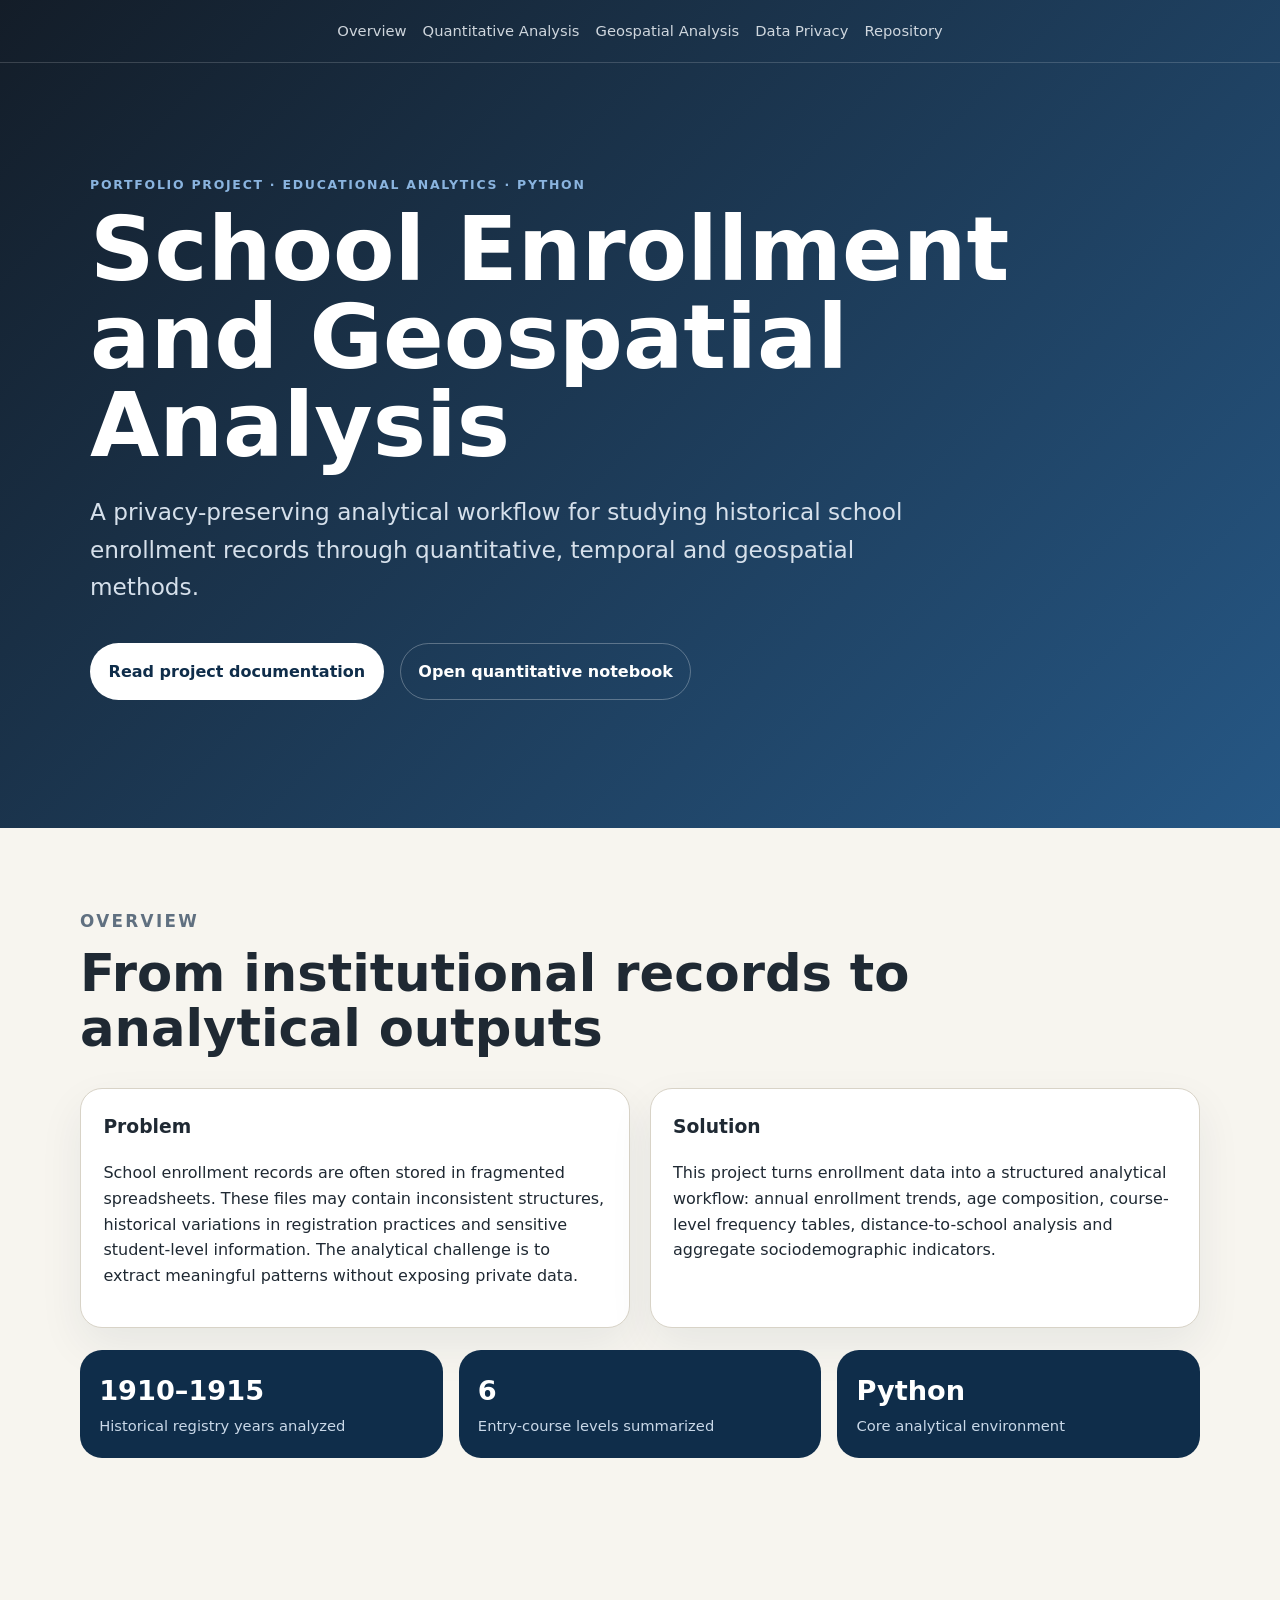
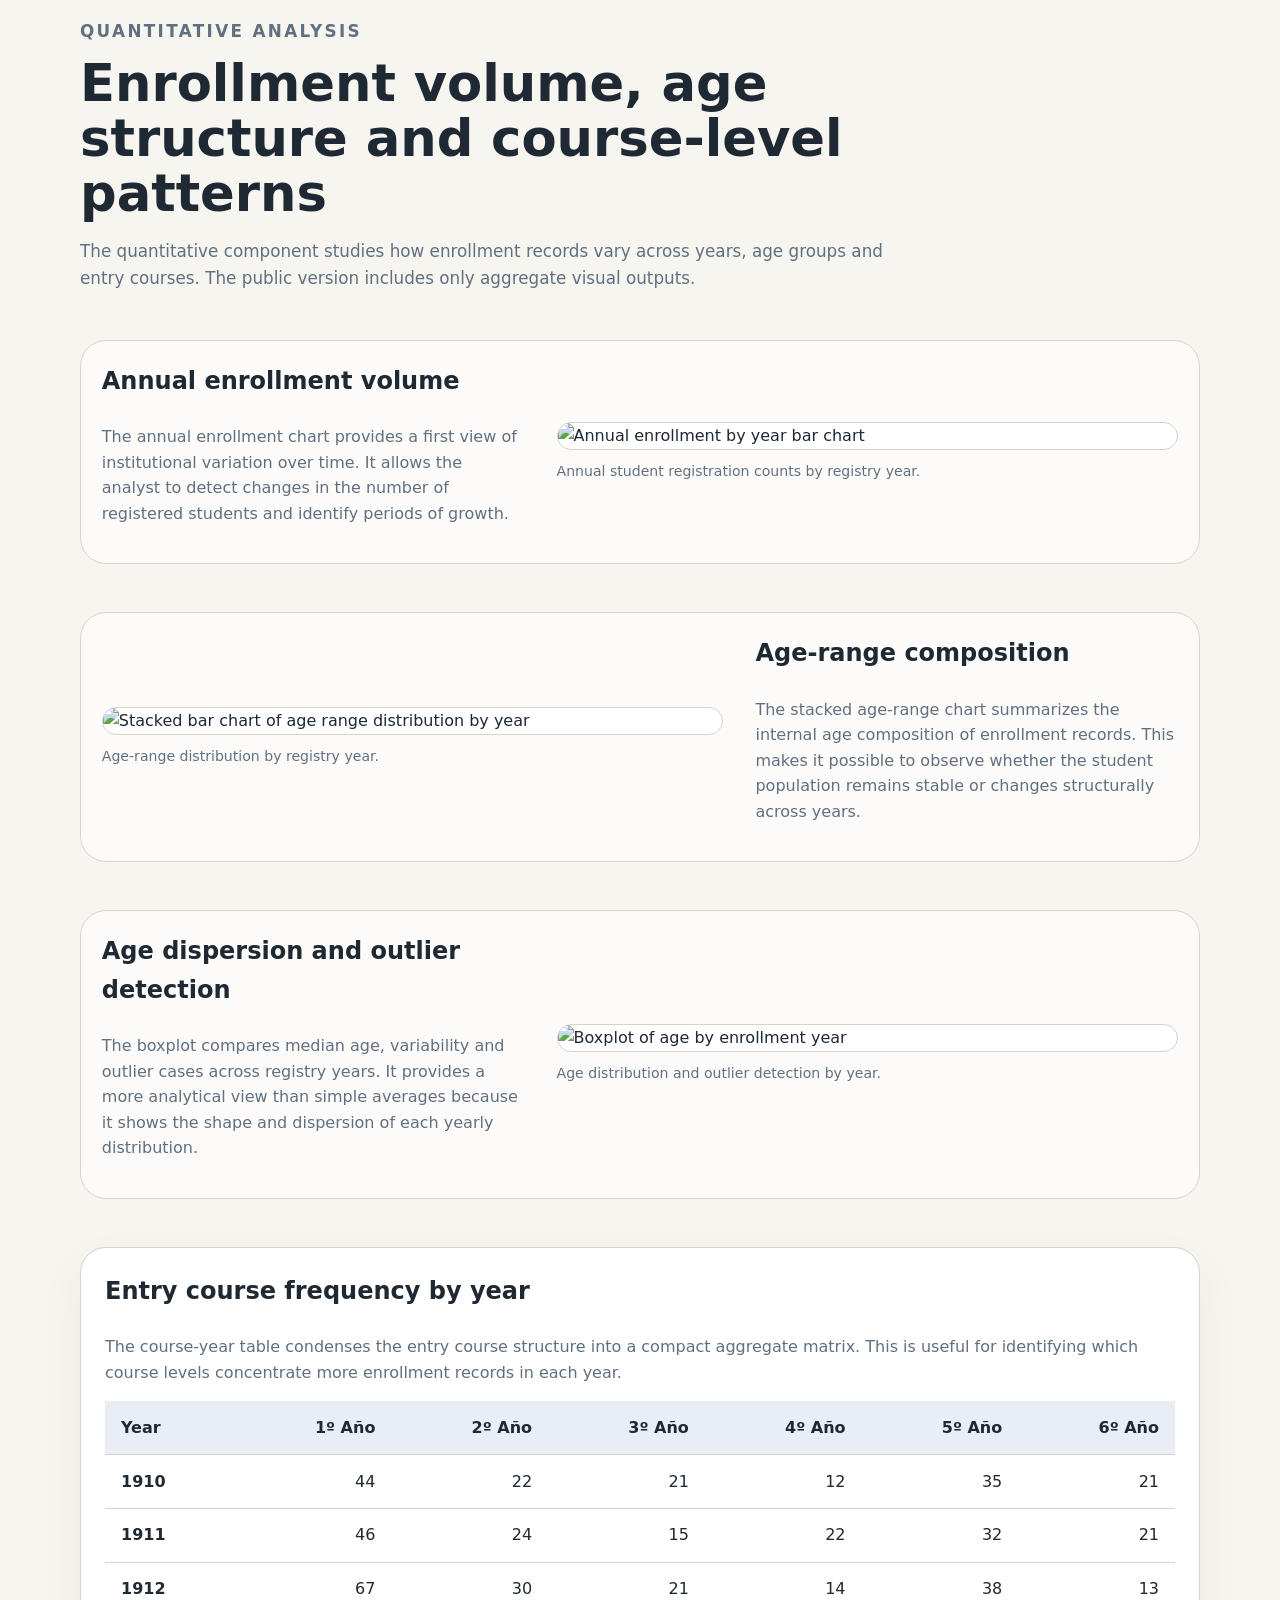
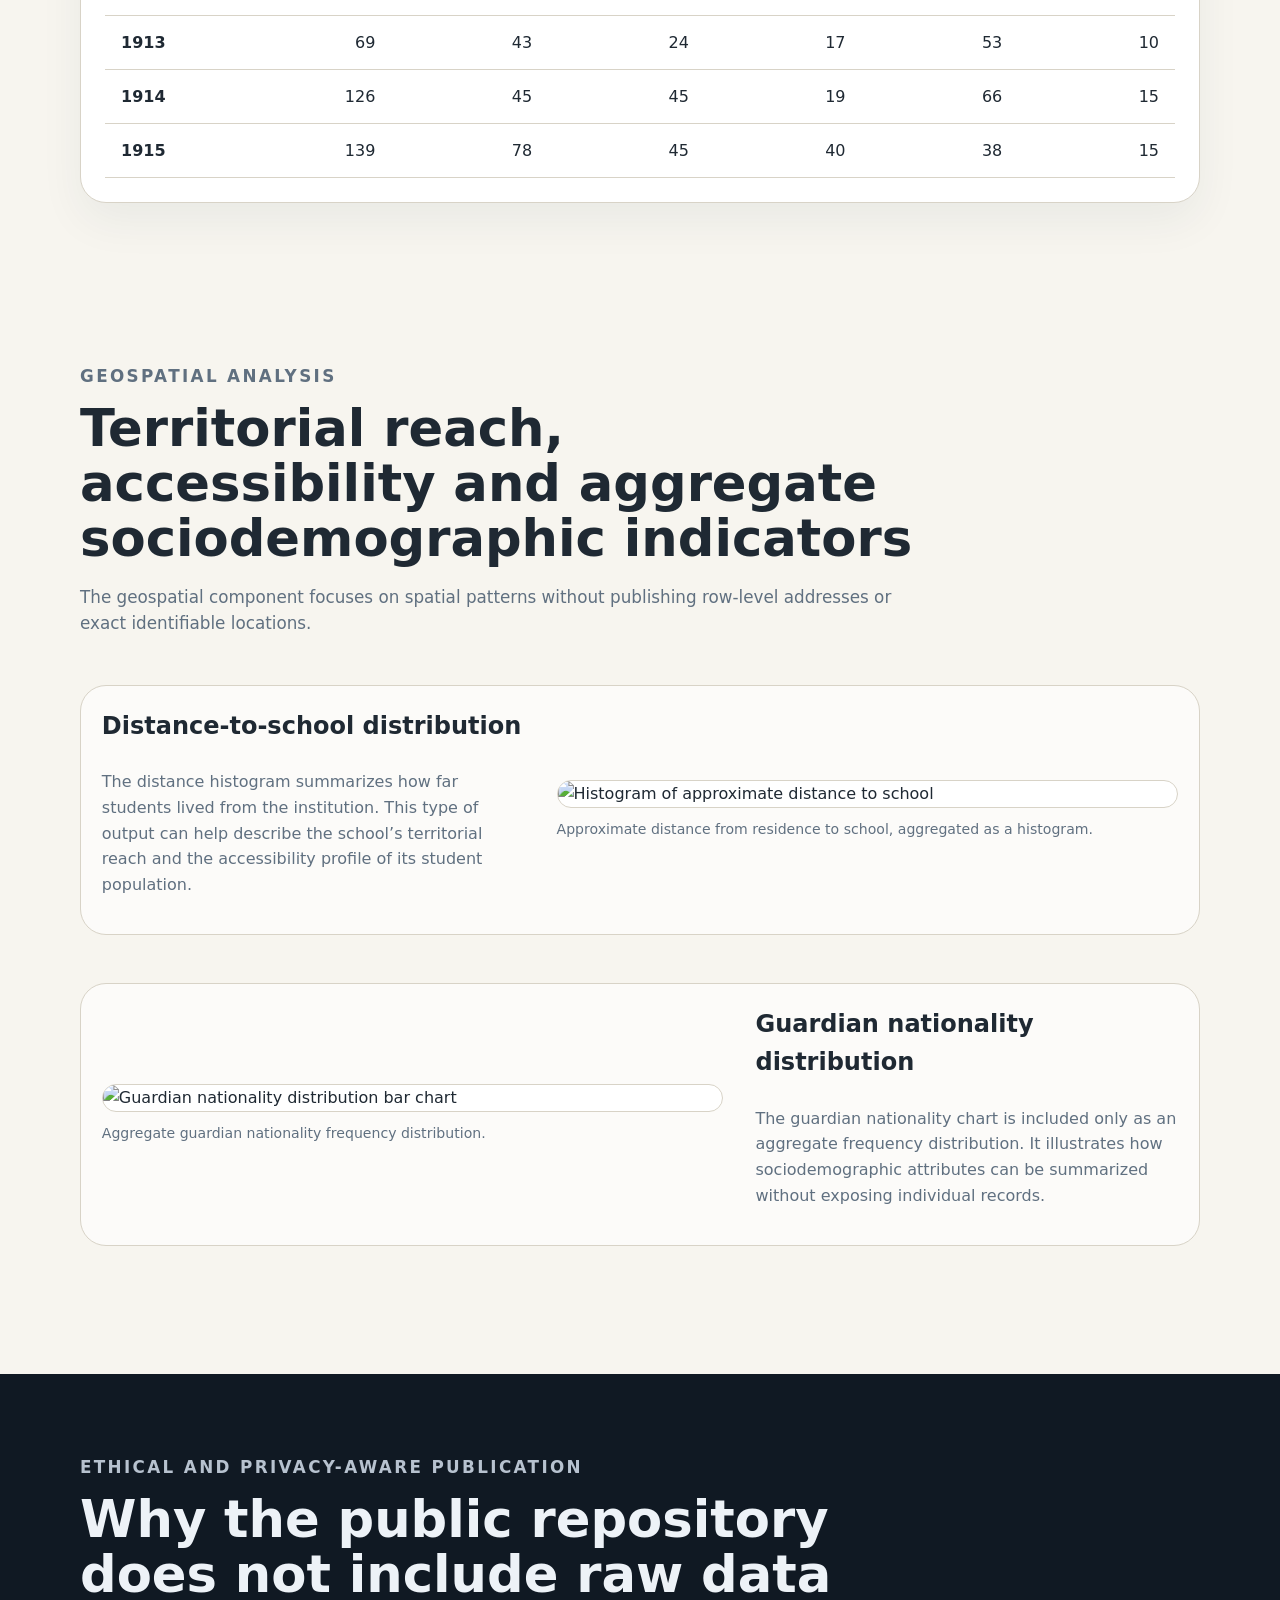
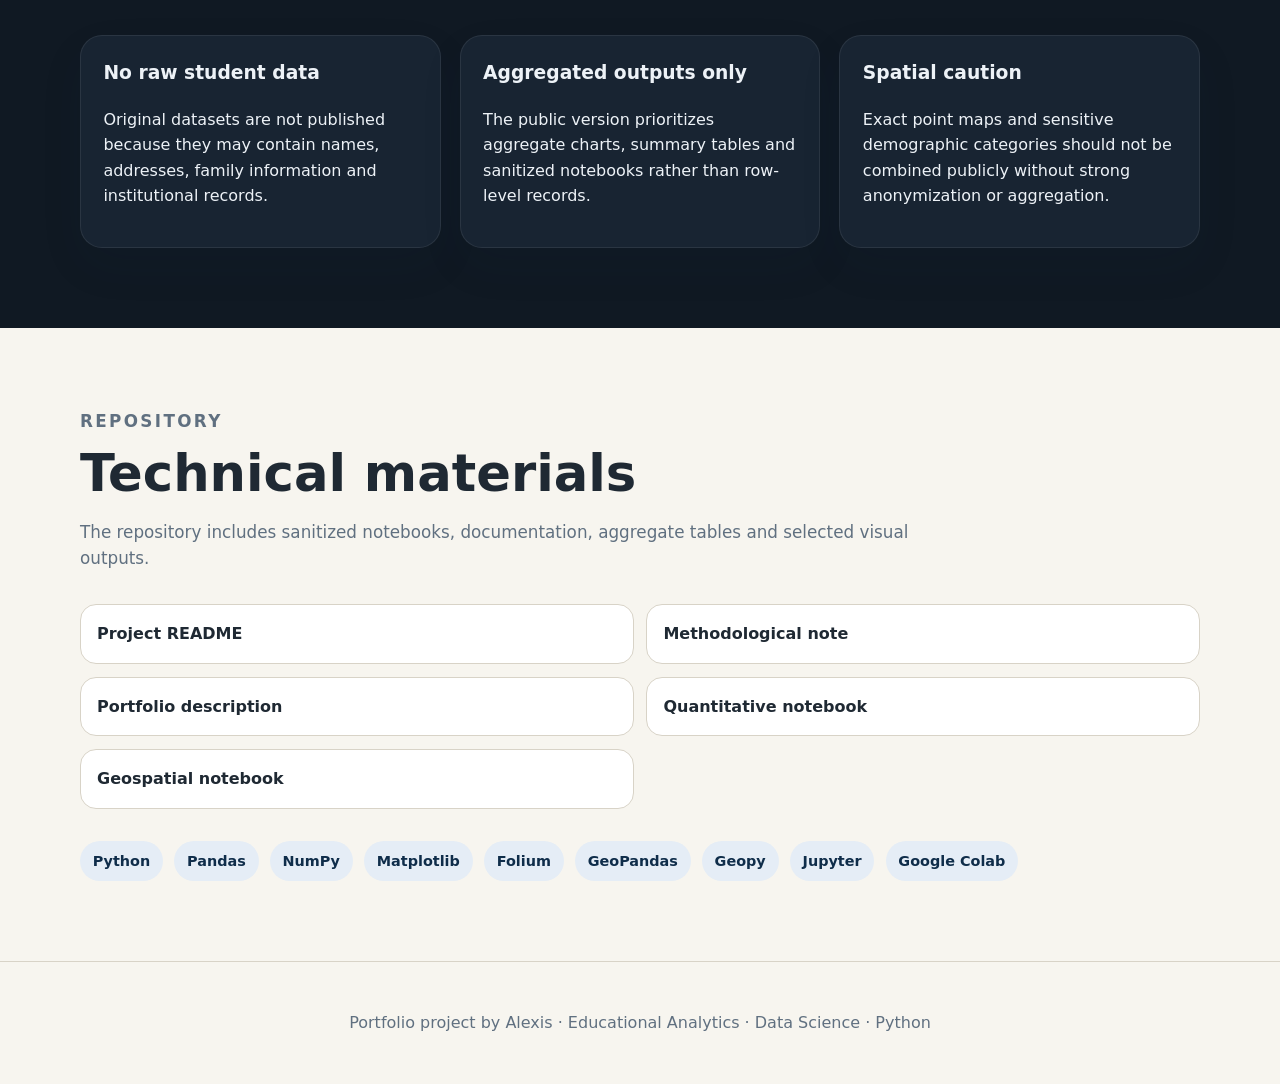
==== index.html @ 3a61a422 "Add files via upload" ====
<!DOCTYPE html>
<html lang="en">
<head>
  <meta charset="UTF-8" />
  <meta name="viewport" content="width=device-width, initial-scale=1.0" />
  <title>School Enrollment and Geospatial Analysis | Portfolio Project</title>
  <meta name="description" content="A privacy-preserving portfolio project using Python, Pandas, Jupyter and geospatial analysis to study historical school enrollment records." />
  <link rel="stylesheet" href="styles.css" />
</head>

<body>
  <header class="hero">
    <nav class="nav">
      <a href="#overview">Overview</a>
      <a href="#quantitative">Quantitative Analysis</a>
      <a href="#geospatial">Geospatial Analysis</a>
      <a href="#privacy">Data Privacy</a>
      <a href="#repository">Repository</a>
    </nav>

    <section class="hero-content">
      <p class="eyebrow">Portfolio Project · Educational Analytics · Python</p>
      <h1>School Enrollment and Geospatial Analysis</h1>
      <p class="subtitle">
        A privacy-preserving analytical workflow for studying historical school enrollment records through
        quantitative, temporal and geospatial methods.
      </p>

      <div class="hero-actions">
        <a class="button primary" href="README.md">Read project documentation</a>
        <a class="button secondary" href="notebooks/01_quantitative_enrollment_analysis_sanitized.ipynb">Open quantitative notebook</a>
      </div>
    </section>
  </header>

  <main>
    <section id="overview" class="section">
      <div class="section-header">
        <p class="eyebrow">Overview</p>
        <h2>From institutional records to analytical outputs</h2>
      </div>

      <div class="grid two">
        <div class="card">
          <h3>Problem</h3>
          <p>
            School enrollment records are often stored in fragmented spreadsheets. These files may contain
            inconsistent structures, historical variations in registration practices and sensitive student-level
            information. The analytical challenge is to extract meaningful patterns without exposing private data.
          </p>
        </div>

        <div class="card">
          <h3>Solution</h3>
          <p>
            This project turns enrollment data into a structured analytical workflow: annual enrollment trends,
            age composition, course-level frequency tables, distance-to-school analysis and aggregate
            sociodemographic indicators.
          </p>
        </div>
      </div>

      <div class="metrics">
        <div class="metric">
          <span class="metric-value">1910–1915</span>
          <span class="metric-label">Historical registry years analyzed</span>
        </div>
        <div class="metric">
          <span class="metric-value">6</span>
          <span class="metric-label">Entry-course levels summarized</span>
        </div>
        <div class="metric">
          <span class="metric-value">Python</span>
          <span class="metric-label">Core analytical environment</span>
        </div>
      </div>
    </section>

    <section id="quantitative" class="section">
      <div class="section-header">
        <p class="eyebrow">Quantitative Analysis</p>
        <h2>Enrollment volume, age structure and course-level patterns</h2>
        <p>
          The quantitative component studies how enrollment records vary across years, age groups and entry courses.
          The public version includes only aggregate visual outputs.
        </p>
      </div>

      <article class="output">
        <div class="output-text">
          <h3>Annual enrollment volume</h3>
          <p>
            The annual enrollment chart provides a first view of institutional variation over time. It allows the
            analyst to detect changes in the number of registered students and identify periods of growth.
          </p>
        </div>
        <figure>
          <img src="assets/screenshots/01_total_enrollment_by_year.png" alt="Annual enrollment by year bar chart" />
          <figcaption>Annual student registration counts by registry year.</figcaption>
        </figure>
      </article>

      <article class="output reverse">
        <div class="output-text">
          <h3>Age-range composition</h3>
          <p>
            The stacked age-range chart summarizes the internal age composition of enrollment records. This makes it
            possible to observe whether the student population remains stable or changes structurally across years.
          </p>
        </div>
        <figure>
          <img src="assets/screenshots/02_age_range_distribution_by_year.png" alt="Stacked bar chart of age range distribution by year" />
          <figcaption>Age-range distribution by registry year.</figcaption>
        </figure>
      </article>

      <article class="output">
        <div class="output-text">
          <h3>Age dispersion and outlier detection</h3>
          <p>
            The boxplot compares median age, variability and outlier cases across registry years. It provides a more
            analytical view than simple averages because it shows the shape and dispersion of each yearly distribution.
          </p>
        </div>
        <figure>
          <img src="assets/screenshots/03_age_boxplot_by_year.png" alt="Boxplot of age by enrollment year" />
          <figcaption>Age distribution and outlier detection by year.</figcaption>
        </figure>
      </article>

      <article class="table-block">
        <div>
          <h3>Entry course frequency by year</h3>
          <p>
            The course-year table condenses the entry course structure into a compact aggregate matrix. This is useful
            for identifying which course levels concentrate more enrollment records in each year.
          </p>
        </div>

        <div class="responsive-table">
          <table>
            <thead>
              <tr>
                <th>Year</th>
                <th>1º Año</th>
                <th>2º Año</th>
                <th>3º Año</th>
                <th>4º Año</th>
                <th>5º Año</th>
                <th>6º Año</th>
              </tr>
            </thead>
            <tbody>
              <tr><td>1910</td><td>44</td><td>22</td><td>21</td><td>12</td><td>35</td><td>21</td></tr>
              <tr><td>1911</td><td>46</td><td>24</td><td>15</td><td>22</td><td>32</td><td>21</td></tr>
              <tr><td>1912</td><td>67</td><td>30</td><td>21</td><td>14</td><td>38</td><td>13</td></tr>
              <tr><td>1913</td><td>69</td><td>43</td><td>24</td><td>17</td><td>53</td><td>10</td></tr>
              <tr><td>1914</td><td>126</td><td>45</td><td>45</td><td>19</td><td>66</td><td>15</td></tr>
              <tr><td>1915</td><td>139</td><td>78</td><td>45</td><td>40</td><td>38</td><td>15</td></tr>
            </tbody>
          </table>
        </div>
      </article>
    </section>

    <section id="geospatial" class="section">
      <div class="section-header">
        <p class="eyebrow">Geospatial Analysis</p>
        <h2>Territorial reach, accessibility and aggregate sociodemographic indicators</h2>
        <p>
          The geospatial component focuses on spatial patterns without publishing row-level addresses or exact
          identifiable locations.
        </p>
      </div>

      <article class="output">
        <div class="output-text">
          <h3>Distance-to-school distribution</h3>
          <p>
            The distance histogram summarizes how far students lived from the institution. This type of output can help
            describe the school’s territorial reach and the accessibility profile of its student population.
          </p>
        </div>
        <figure>
          <img src="assets/screenshots/05_distance_to_school_distribution.png" alt="Histogram of approximate distance to school" />
          <figcaption>Approximate distance from residence to school, aggregated as a histogram.</figcaption>
        </figure>
      </article>

      <article class="output reverse">
        <div class="output-text">
          <h3>Guardian nationality distribution</h3>
          <p>
            The guardian nationality chart is included only as an aggregate frequency distribution. It illustrates how
            sociodemographic attributes can be summarized without exposing individual records.
          </p>
        </div>
        <figure>
          <img src="assets/screenshots/06_guardian_nationality_distribution.png" alt="Guardian nationality distribution bar chart" />
          <figcaption>Aggregate guardian nationality frequency distribution.</figcaption>
        </figure>
      </article>
    </section>

    <section id="privacy" class="section dark">
      <div class="section-header">
        <p class="eyebrow">Ethical and Privacy-Aware Publication</p>
        <h2>Why the public repository does not include raw data</h2>
      </div>

      <div class="grid three">
        <div class="card dark-card">
          <h3>No raw student data</h3>
          <p>
            Original datasets are not published because they may contain names, addresses, family information and
            institutional records.
          </p>
        </div>

        <div class="card dark-card">
          <h3>Aggregated outputs only</h3>
          <p>
            The public version prioritizes aggregate charts, summary tables and sanitized notebooks rather than
            row-level records.
          </p>
        </div>

        <div class="card dark-card">
          <h3>Spatial caution</h3>
          <p>
            Exact point maps and sensitive demographic categories should not be combined publicly without strong
            anonymization or aggregation.
          </p>
        </div>
      </div>
    </section>

    <section id="repository" class="section">
      <div class="section-header">
        <p class="eyebrow">Repository</p>
        <h2>Technical materials</h2>
        <p>
          The repository includes sanitized notebooks, documentation, aggregate tables and selected visual outputs.
        </p>
      </div>

      <div class="links">
        <a href="README.md">Project README</a>
        <a href="docs/methodology.md">Methodological note</a>
        <a href="docs/portfolio_description.md">Portfolio description</a>
        <a href="notebooks/01_quantitative_enrollment_analysis_sanitized.ipynb">Quantitative notebook</a>
        <a href="notebooks/02_geospatial_analysis_sanitized.ipynb">Geospatial notebook</a>
      </div>

      <div class="tech-stack">
        <span>Python</span>
        <span>Pandas</span>
        <span>NumPy</span>
        <span>Matplotlib</span>
        <span>Folium</span>
        <span>GeoPandas</span>
        <span>Geopy</span>
        <span>Jupyter</span>
        <span>Google Colab</span>
      </div>
    </section>
  </main>

  <footer>
    <p>Portfolio project by Alexis · Educational Analytics · Data Science · Python</p>
  </footer>
</body>
</html>
---- styles.css ----
:root {
  --bg: #f7f5ef;
  --panel: #ffffff;
  --text: #1f2933;
  --muted: #607080;
  --line: #d8d3c7;
  --accent: #174a7c;
  --accent-dark: #0f2d4a;
  --soft: #e9eef4;
  --dark: #101923;
  --dark-panel: #182432;
  --dark-text: #edf2f7;
}

* { box-sizing: border-box; }

html { scroll-behavior: smooth; }

body {
  margin: 0;
  font-family: Inter, ui-sans-serif, system-ui, -apple-system, BlinkMacSystemFont, "Segoe UI", sans-serif;
  color: var(--text);
  background: var(--bg);
  line-height: 1.6;
}

a { color: inherit; }

.nav {
  display: flex;
  gap: 1rem;
  justify-content: center;
  flex-wrap: wrap;
  padding: 1.2rem;
  border-bottom: 1px solid rgba(255, 255, 255, 0.16);
}

.nav a {
  color: #edf2f7;
  text-decoration: none;
  font-size: 0.92rem;
  opacity: 0.86;
}

.nav a:hover { opacity: 1; }

.hero {
  min-height: 86vh;
  color: white;
  background:
    linear-gradient(135deg, rgba(10, 20, 32, 0.96), rgba(20, 74, 124, 0.92)),
    radial-gradient(circle at top right, rgba(255, 255, 255, 0.18), transparent 35%);
}

.hero-content {
  width: min(1100px, 92%);
  margin: 0 auto;
  padding: 7rem 0 8rem;
}

.eyebrow {
  text-transform: uppercase;
  letter-spacing: 0.14em;
  font-weight: 700;
  font-size: 0.78rem;
  color: #8ab4df;
  margin: 0 0 0.7rem;
}

.hero h1 {
  font-size: clamp(2.6rem, 7vw, 5.8rem);
  line-height: 0.98;
  margin: 0 0 1.5rem;
  max-width: 980px;
}

.subtitle {
  font-size: clamp(1.1rem, 2vw, 1.45rem);
  max-width: 840px;
  color: #d6e0eb;
}

.hero-actions {
  margin-top: 2.4rem;
  display: flex;
  flex-wrap: wrap;
  gap: 1rem;
}

.button {
  display: inline-block;
  padding: 0.9rem 1.1rem;
  border-radius: 999px;
  text-decoration: none;
  font-weight: 700;
  border: 1px solid rgba(255, 255, 255, 0.28);
}

.button.primary {
  background: white;
  color: var(--accent-dark);
}

.button.secondary { color: white; }

.section {
  width: min(1120px, 92%);
  margin: 0 auto;
  padding: 5rem 0;
}

.section.dark {
  width: 100%;
  background: var(--dark);
  color: var(--dark-text);
  padding-left: max(4%, calc((100% - 1120px) / 2));
  padding-right: max(4%, calc((100% - 1120px) / 2));
}

.section-header {
  max-width: 850px;
  margin-bottom: 2rem;
}

.section-header h2 {
  margin: 0 0 1rem;
  font-size: clamp(2rem, 4vw, 3.2rem);
  line-height: 1.08;
}

.section-header p {
  color: var(--muted);
  font-size: 1.05rem;
}

.dark .section-header p { color: #b7c2cf; }

.grid {
  display: grid;
  gap: 1.2rem;
}

.grid.two { grid-template-columns: repeat(2, minmax(0, 1fr)); }

.grid.three { grid-template-columns: repeat(3, minmax(0, 1fr)); }

.card {
  background: var(--panel);
  border: 1px solid var(--line);
  border-radius: 22px;
  padding: 1.4rem;
  box-shadow: 0 18px 45px rgba(15, 45, 74, 0.07);
}

.card h3 { margin-top: 0; }

.dark-card {
  background: var(--dark-panel);
  border-color: rgba(255, 255, 255, 0.08);
}

.metrics {
  display: grid;
  grid-template-columns: repeat(3, 1fr);
  gap: 1rem;
  margin-top: 1.4rem;
}

.metric {
  background: #0f2d4a;
  color: white;
  border-radius: 22px;
  padding: 1.2rem;
}

.metric-value {
  display: block;
  font-size: 1.7rem;
  font-weight: 800;
}

.metric-label {
  color: #c9d8e8;
  font-size: 0.92rem;
}

.output {
  display: grid;
  grid-template-columns: 0.85fr 1.25fr;
  gap: 2rem;
  align-items: center;
  margin: 3rem 0;
  padding: 1.3rem;
  border-radius: 26px;
  background: rgba(255, 255, 255, 0.65);
  border: 1px solid var(--line);
}

.output.reverse { grid-template-columns: 1.25fr 0.85fr; }
.output.reverse .output-text { order: 2; }
.output.reverse figure { order: 1; }

.output h3,
.table-block h3 {
  font-size: 1.5rem;
  margin-top: 0;
}

.output-text p,
.table-block p { color: var(--muted); }

figure { margin: 0; }

figure img {
  width: 100%;
  border-radius: 18px;
  border: 1px solid var(--line);
  background: white;
  display: block;
}

figcaption {
  color: var(--muted);
  font-size: 0.88rem;
  margin-top: 0.65rem;
}

.table-block {
  margin-top: 3rem;
  padding: 1.5rem;
  border-radius: 26px;
  background: var(--panel);
  border: 1px solid var(--line);
  box-shadow: 0 18px 45px rgba(15, 45, 74, 0.06);
}

.responsive-table {
  overflow-x: auto;
  margin-top: 1rem;
}

table {
  width: 100%;
  border-collapse: collapse;
  background: white;
}

th, td {
  padding: 0.85rem 1rem;
  border-bottom: 1px solid var(--line);
  text-align: right;
}

th:first-child,
td:first-child {
  text-align: left;
  font-weight: 700;
}

thead th { background: var(--soft); }

.links {
  display: grid;
  gap: 0.8rem;
  grid-template-columns: repeat(2, minmax(0, 1fr));
  margin-bottom: 2rem;
}

.links a {
  display: block;
  padding: 1rem;
  border-radius: 16px;
  background: white;
  border: 1px solid var(--line);
  text-decoration: none;
  font-weight: 700;
}

.links a:hover { border-color: var(--accent); }

.tech-stack {
  display: flex;
  gap: 0.7rem;
  flex-wrap: wrap;
}

.tech-stack span {
  display: inline-block;
  background: #e5edf6;
  color: var(--accent-dark);
  padding: 0.55rem 0.8rem;
  border-radius: 999px;
  font-weight: 700;
  font-size: 0.9rem;
}

footer {
  text-align: center;
  padding: 2rem;
  color: var(--muted);
  border-top: 1px solid var(--line);
}

@media (max-width: 860px) {
  .grid.two,
  .grid.three,
  .metrics,
  .output,
  .output.reverse,
  .links {
    grid-template-columns: 1fr;
  }

  .output.reverse .output-text,
  .output.reverse figure {
    order: initial;
  }

  .hero-content { padding: 4rem 0 5rem; }
  .section { padding: 3.5rem 0; }
}
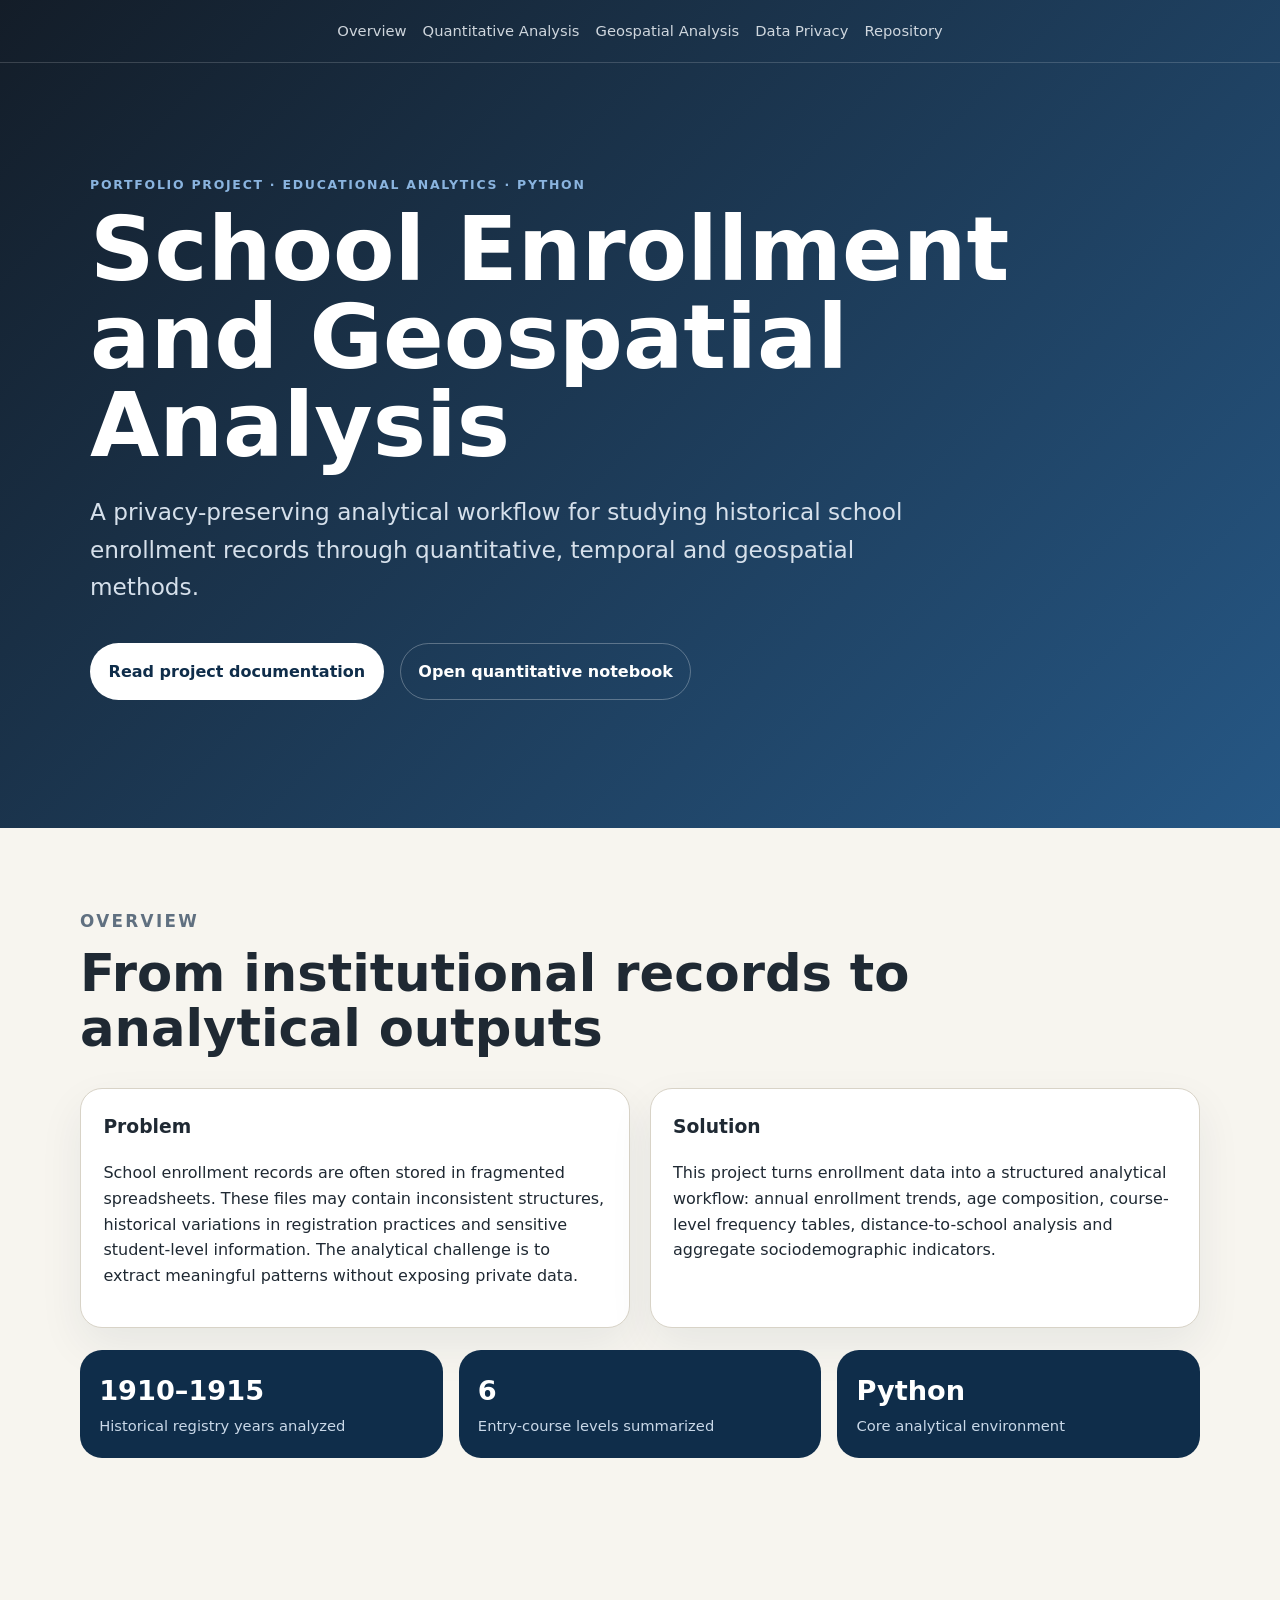
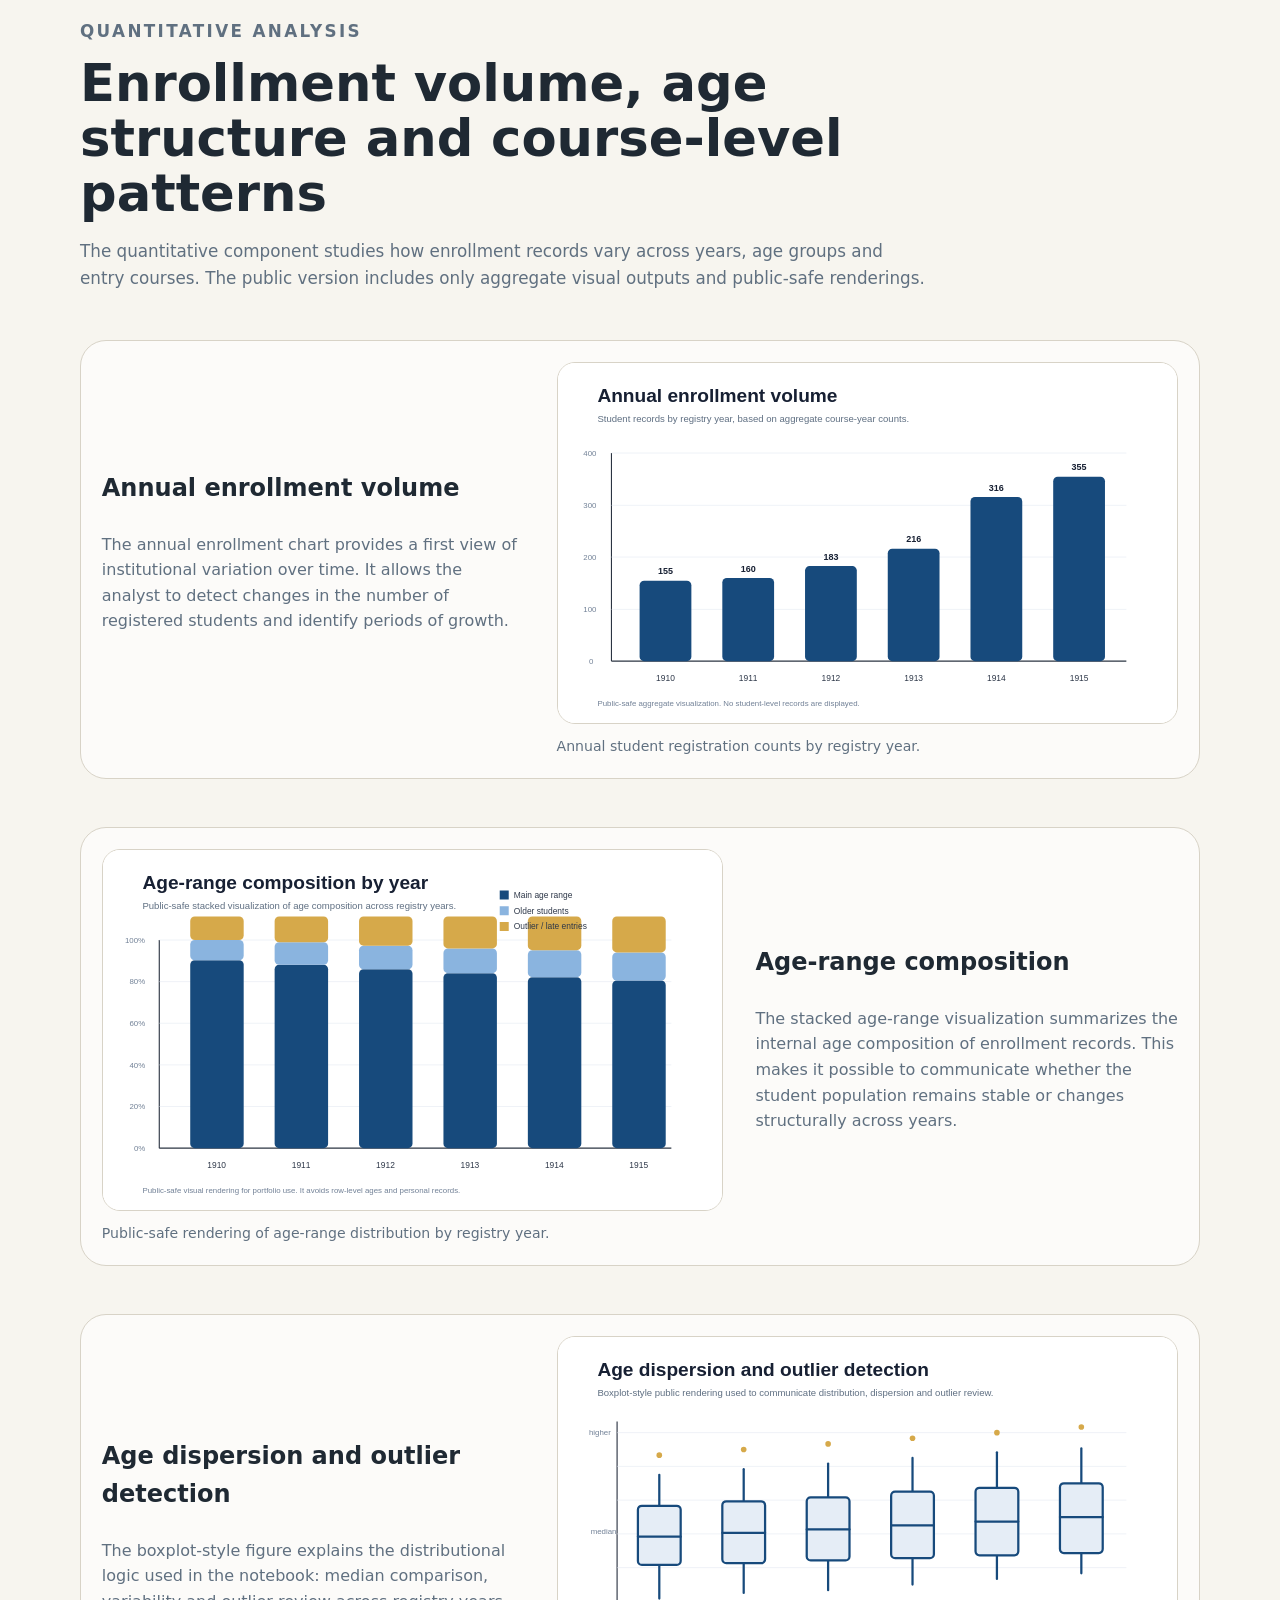
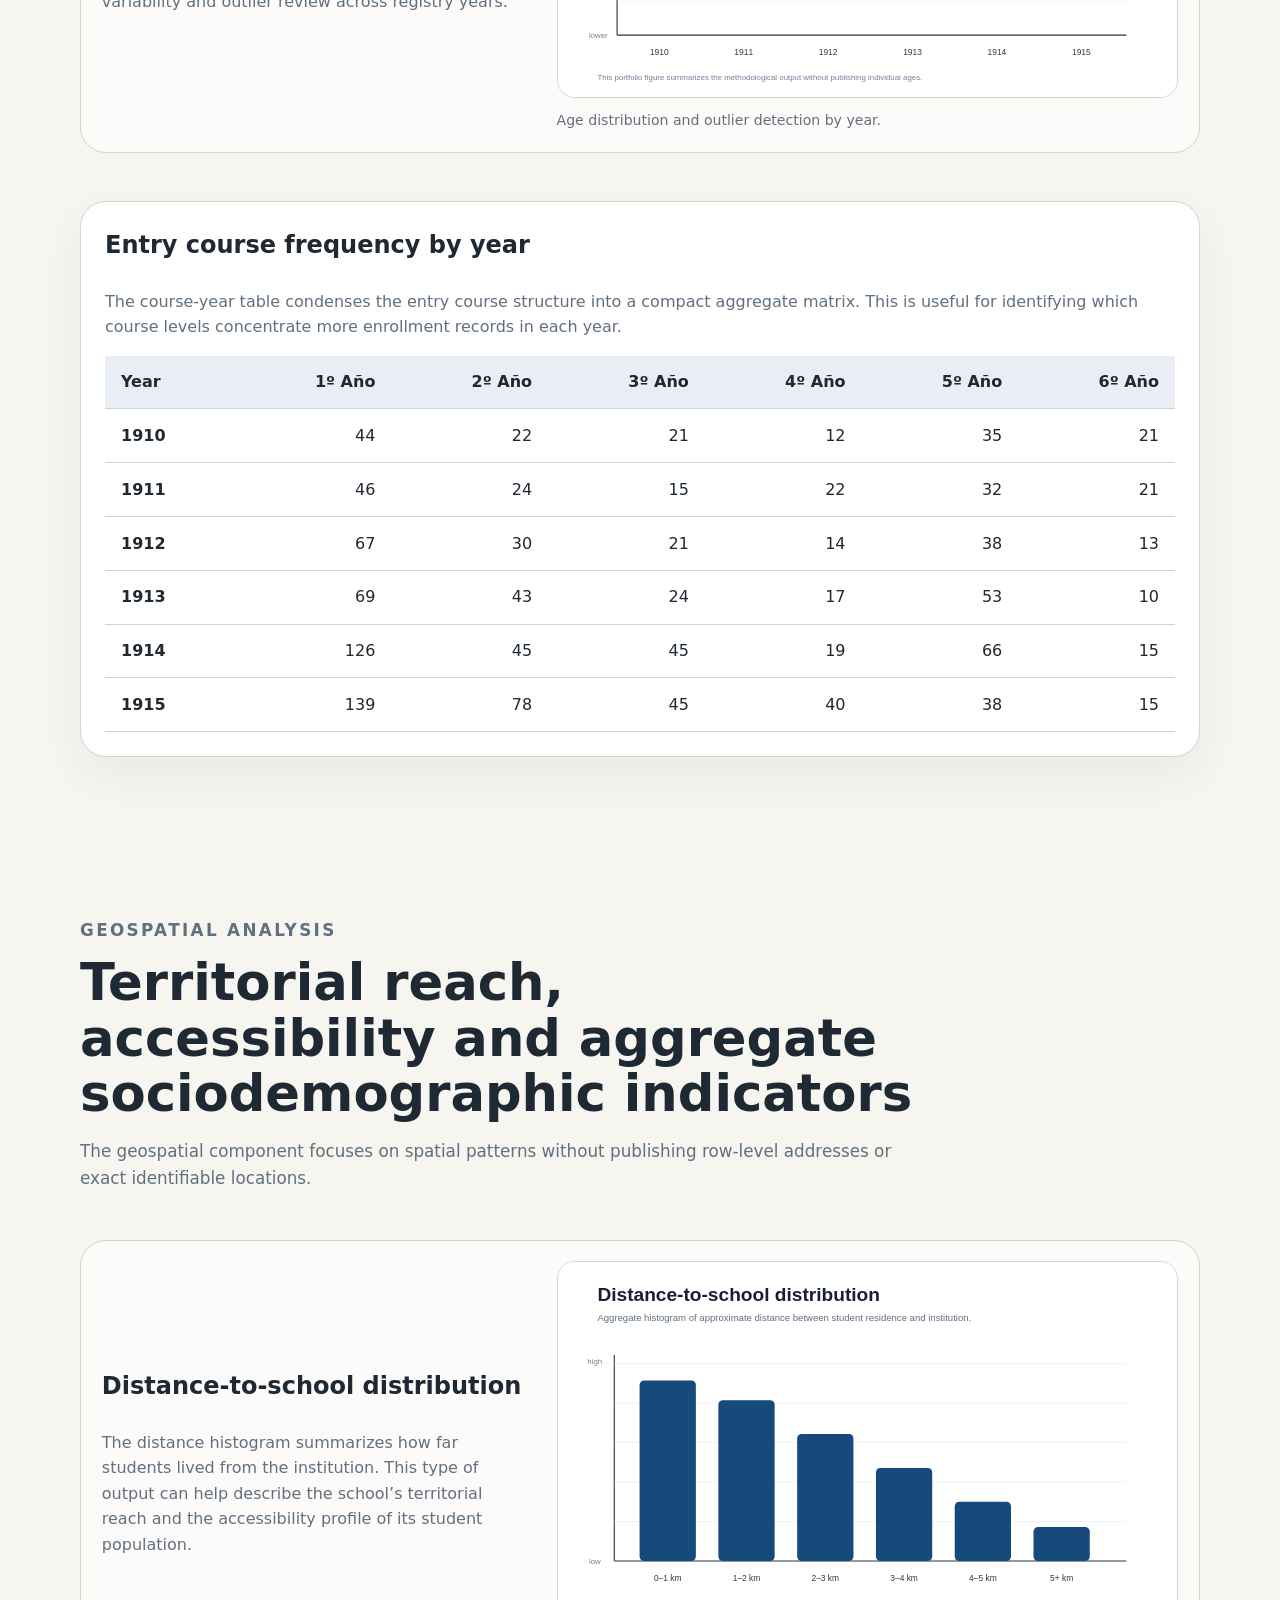
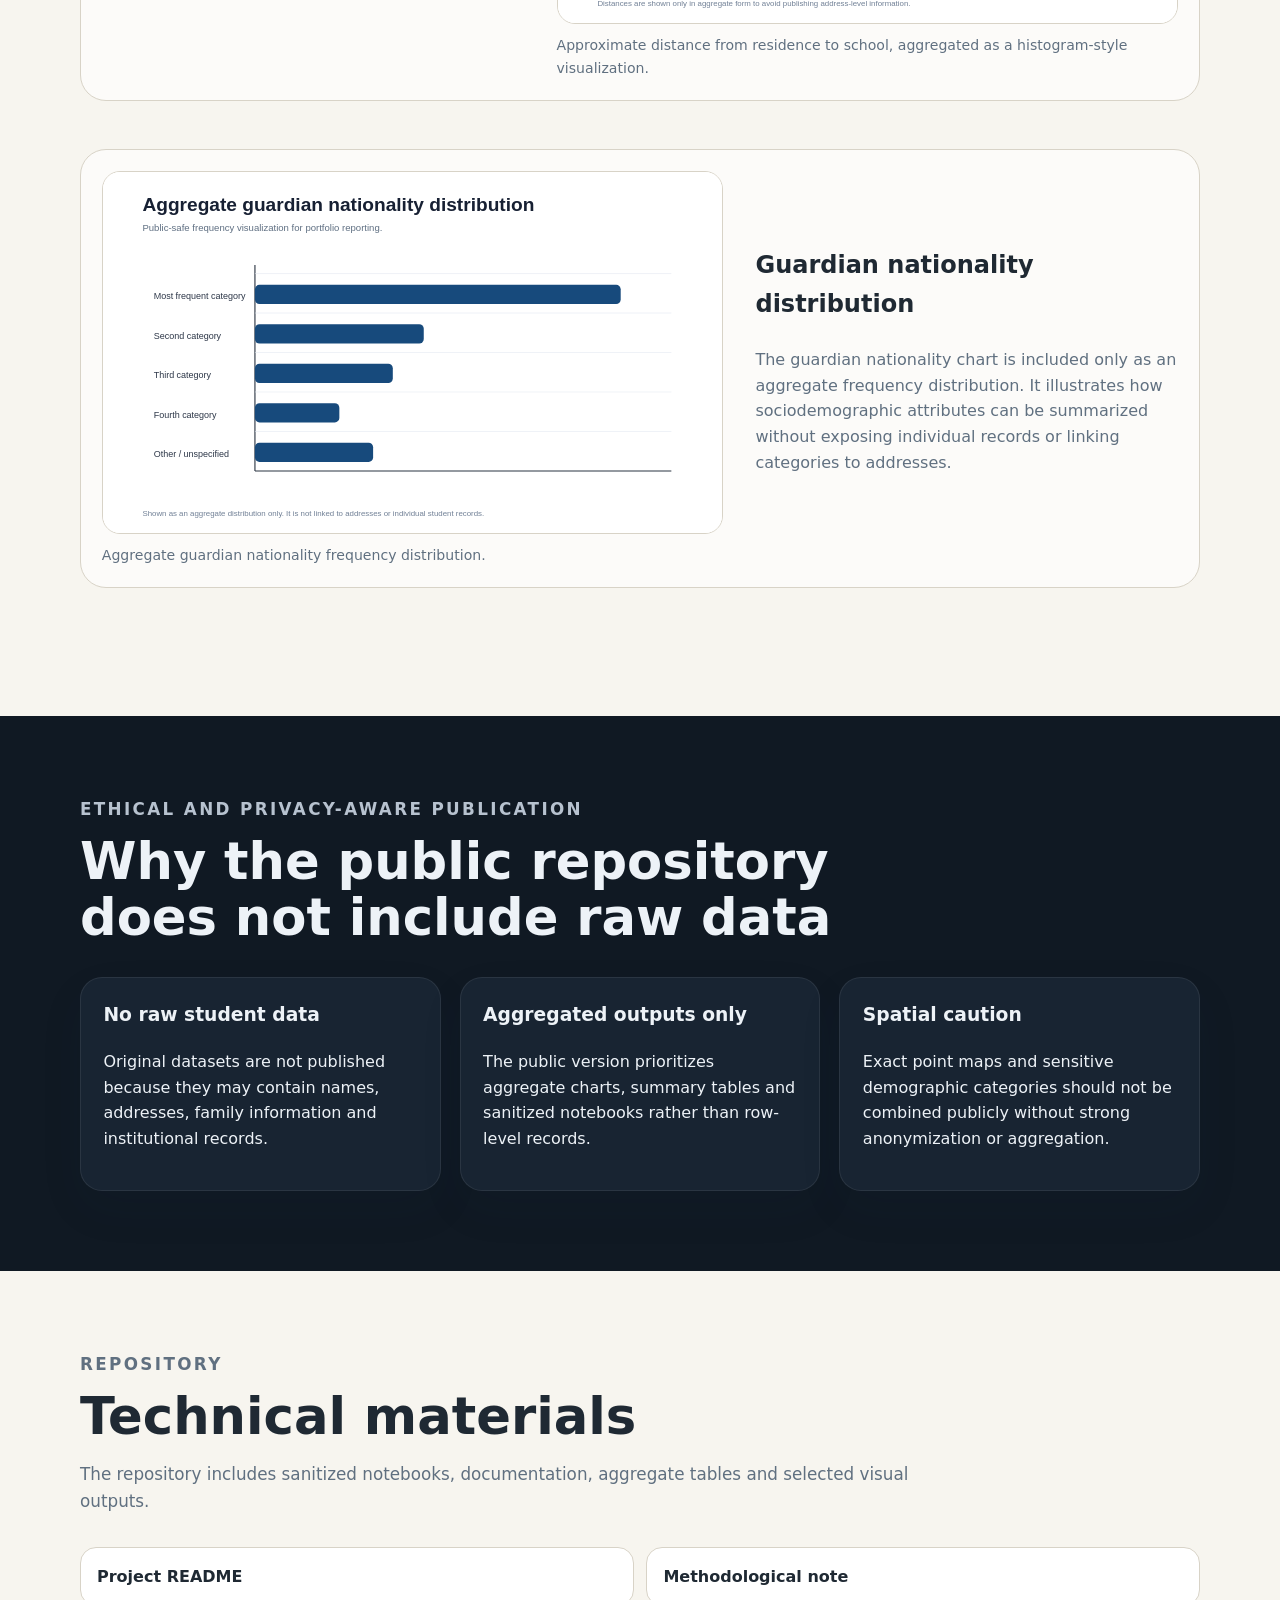
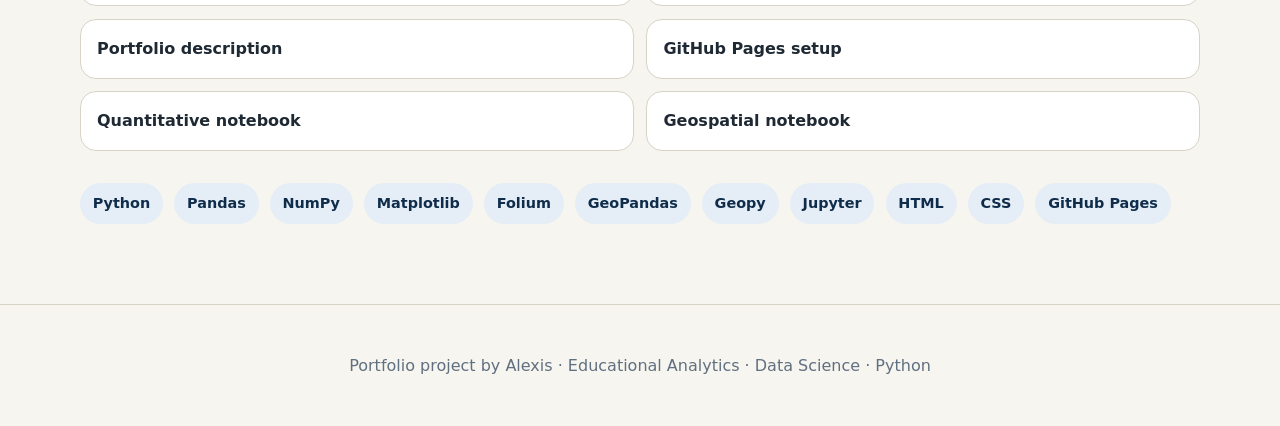
==== commit ccbd636d: "Update web page to use public-safe SVG figures" ====
--- a/index.html
+++ b/index.html
@@ -82,7 +82,7 @@
         <h2>Enrollment volume, age structure and course-level patterns</h2>
         <p>
           The quantitative component studies how enrollment records vary across years, age groups and entry courses.
-          The public version includes only aggregate visual outputs.
+          The public version includes only aggregate visual outputs and public-safe renderings.
         </p>
       </div>
 
@@ -95,7 +95,7 @@
           </p>
         </div>
         <figure>
-          <img src="assets/screenshots/01_total_enrollment_by_year.png" alt="Annual enrollment by year bar chart" />
+          <img src="assets/screenshots/01_total_enrollment_by_year.svg" alt="Annual enrollment by year bar chart" />
           <figcaption>Annual student registration counts by registry year.</figcaption>
         </figure>
       </article>
@@ -104,13 +104,13 @@
         <div class="output-text">
           <h3>Age-range composition</h3>
           <p>
-            The stacked age-range chart summarizes the internal age composition of enrollment records. This makes it
-            possible to observe whether the student population remains stable or changes structurally across years.
-          </p>
-        </div>
-        <figure>
-          <img src="assets/screenshots/02_age_range_distribution_by_year.png" alt="Stacked bar chart of age range distribution by year" />
-          <figcaption>Age-range distribution by registry year.</figcaption>
+            The stacked age-range visualization summarizes the internal age composition of enrollment records. This makes it
+            possible to communicate whether the student population remains stable or changes structurally across years.
+          </p>
+        </div>
+        <figure>
+          <img src="assets/screenshots/02_age_range_distribution_by_year.svg" alt="Stacked bar chart of age range distribution by year" />
+          <figcaption>Public-safe rendering of age-range distribution by registry year.</figcaption>
         </figure>
       </article>
 
@@ -118,12 +118,12 @@
         <div class="output-text">
           <h3>Age dispersion and outlier detection</h3>
           <p>
-            The boxplot compares median age, variability and outlier cases across registry years. It provides a more
-            analytical view than simple averages because it shows the shape and dispersion of each yearly distribution.
-          </p>
-        </div>
-        <figure>
-          <img src="assets/screenshots/03_age_boxplot_by_year.png" alt="Boxplot of age by enrollment year" />
+            The boxplot-style figure explains the distributional logic used in the notebook: median comparison,
+            variability and outlier review across registry years.
+          </p>
+        </div>
+        <figure>
+          <img src="assets/screenshots/03_age_boxplot_by_year.svg" alt="Boxplot-style visualization of age by enrollment year" />
           <figcaption>Age distribution and outlier detection by year.</figcaption>
         </figure>
       </article>
@@ -182,8 +182,8 @@
           </p>
         </div>
         <figure>
-          <img src="assets/screenshots/05_distance_to_school_distribution.png" alt="Histogram of approximate distance to school" />
-          <figcaption>Approximate distance from residence to school, aggregated as a histogram.</figcaption>
+          <img src="assets/screenshots/05_distance_to_school_distribution.svg" alt="Histogram-style visualization of approximate distance to school" />
+          <figcaption>Approximate distance from residence to school, aggregated as a histogram-style visualization.</figcaption>
         </figure>
       </article>
 
@@ -192,11 +192,11 @@
           <h3>Guardian nationality distribution</h3>
           <p>
             The guardian nationality chart is included only as an aggregate frequency distribution. It illustrates how
-            sociodemographic attributes can be summarized without exposing individual records.
-          </p>
-        </div>
-        <figure>
-          <img src="assets/screenshots/06_guardian_nationality_distribution.png" alt="Guardian nationality distribution bar chart" />
+            sociodemographic attributes can be summarized without exposing individual records or linking categories to addresses.
+          </p>
+        </div>
+        <figure>
+          <img src="assets/screenshots/06_guardian_nationality_distribution.svg" alt="Aggregate guardian nationality distribution bar chart" />
           <figcaption>Aggregate guardian nationality frequency distribution.</figcaption>
         </figure>
       </article>
@@ -248,6 +248,7 @@
         <a href="README.md">Project README</a>
         <a href="docs/methodology.md">Methodological note</a>
         <a href="docs/portfolio_description.md">Portfolio description</a>
+        <a href="docs/github_pages_setup.md">GitHub Pages setup</a>
         <a href="notebooks/01_quantitative_enrollment_analysis_sanitized.ipynb">Quantitative notebook</a>
         <a href="notebooks/02_geospatial_analysis_sanitized.ipynb">Geospatial notebook</a>
       </div>
@@ -261,7 +262,9 @@
         <span>GeoPandas</span>
         <span>Geopy</span>
         <span>Jupyter</span>
-        <span>Google Colab</span>
+        <span>HTML</span>
+        <span>CSS</span>
+        <span>GitHub Pages</span>
       </div>
     </section>
   </main>
@@ -270,4 +273,4 @@
     <p>Portfolio project by Alexis · Educational Analytics · Data Science · Python</p>
   </footer>
 </body>
-</html>+</html>
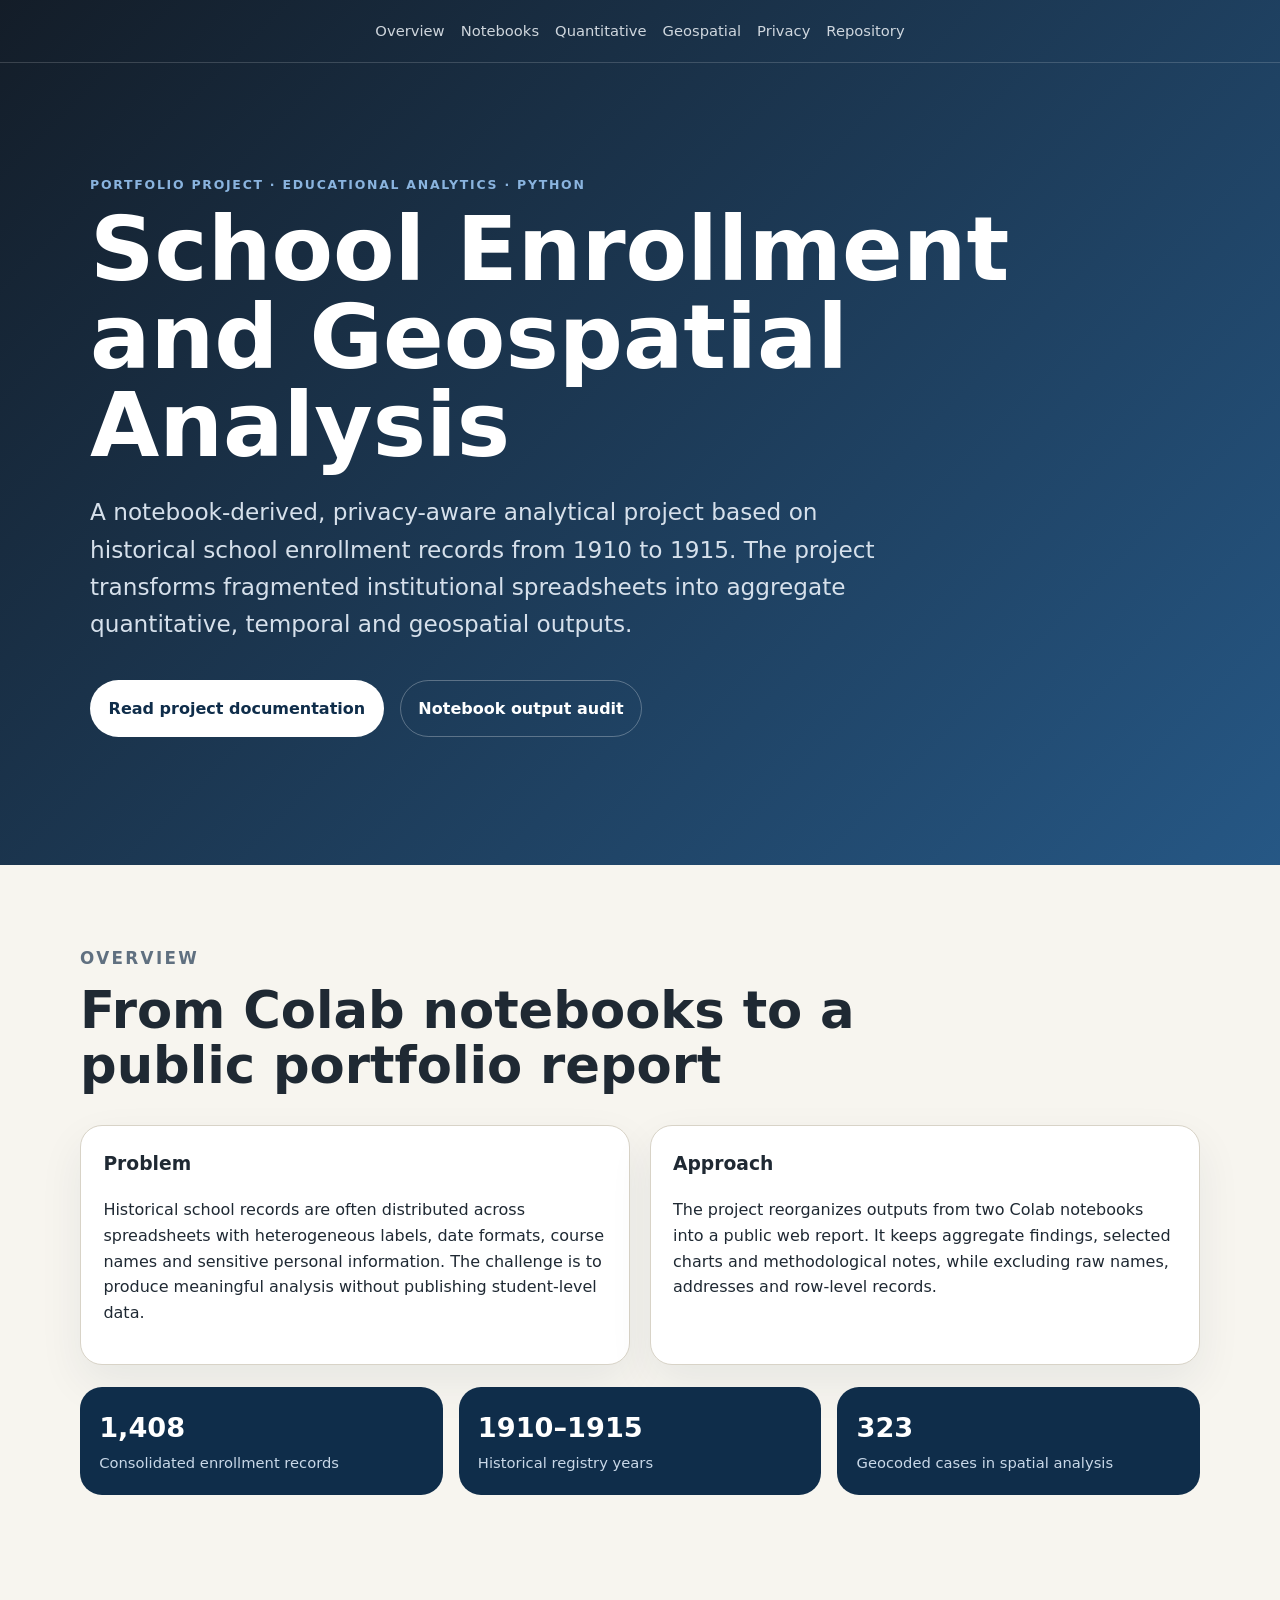
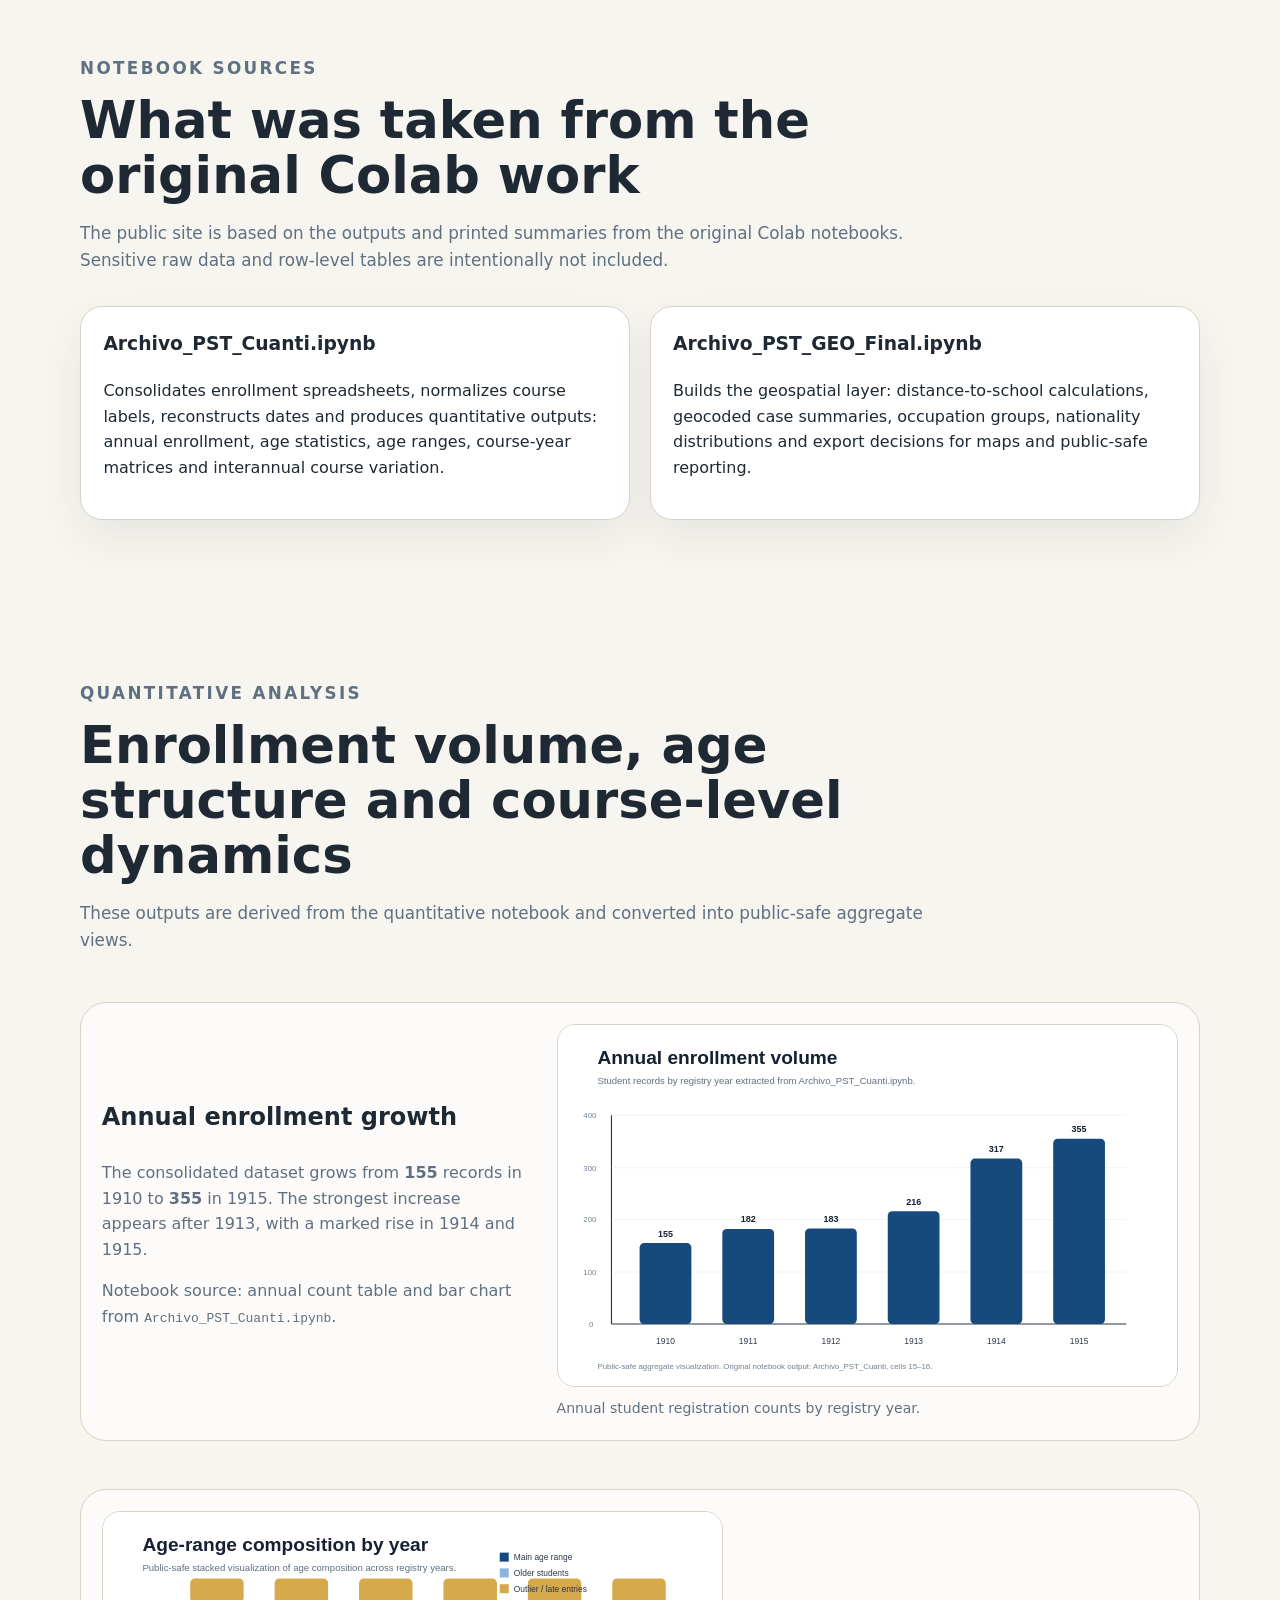
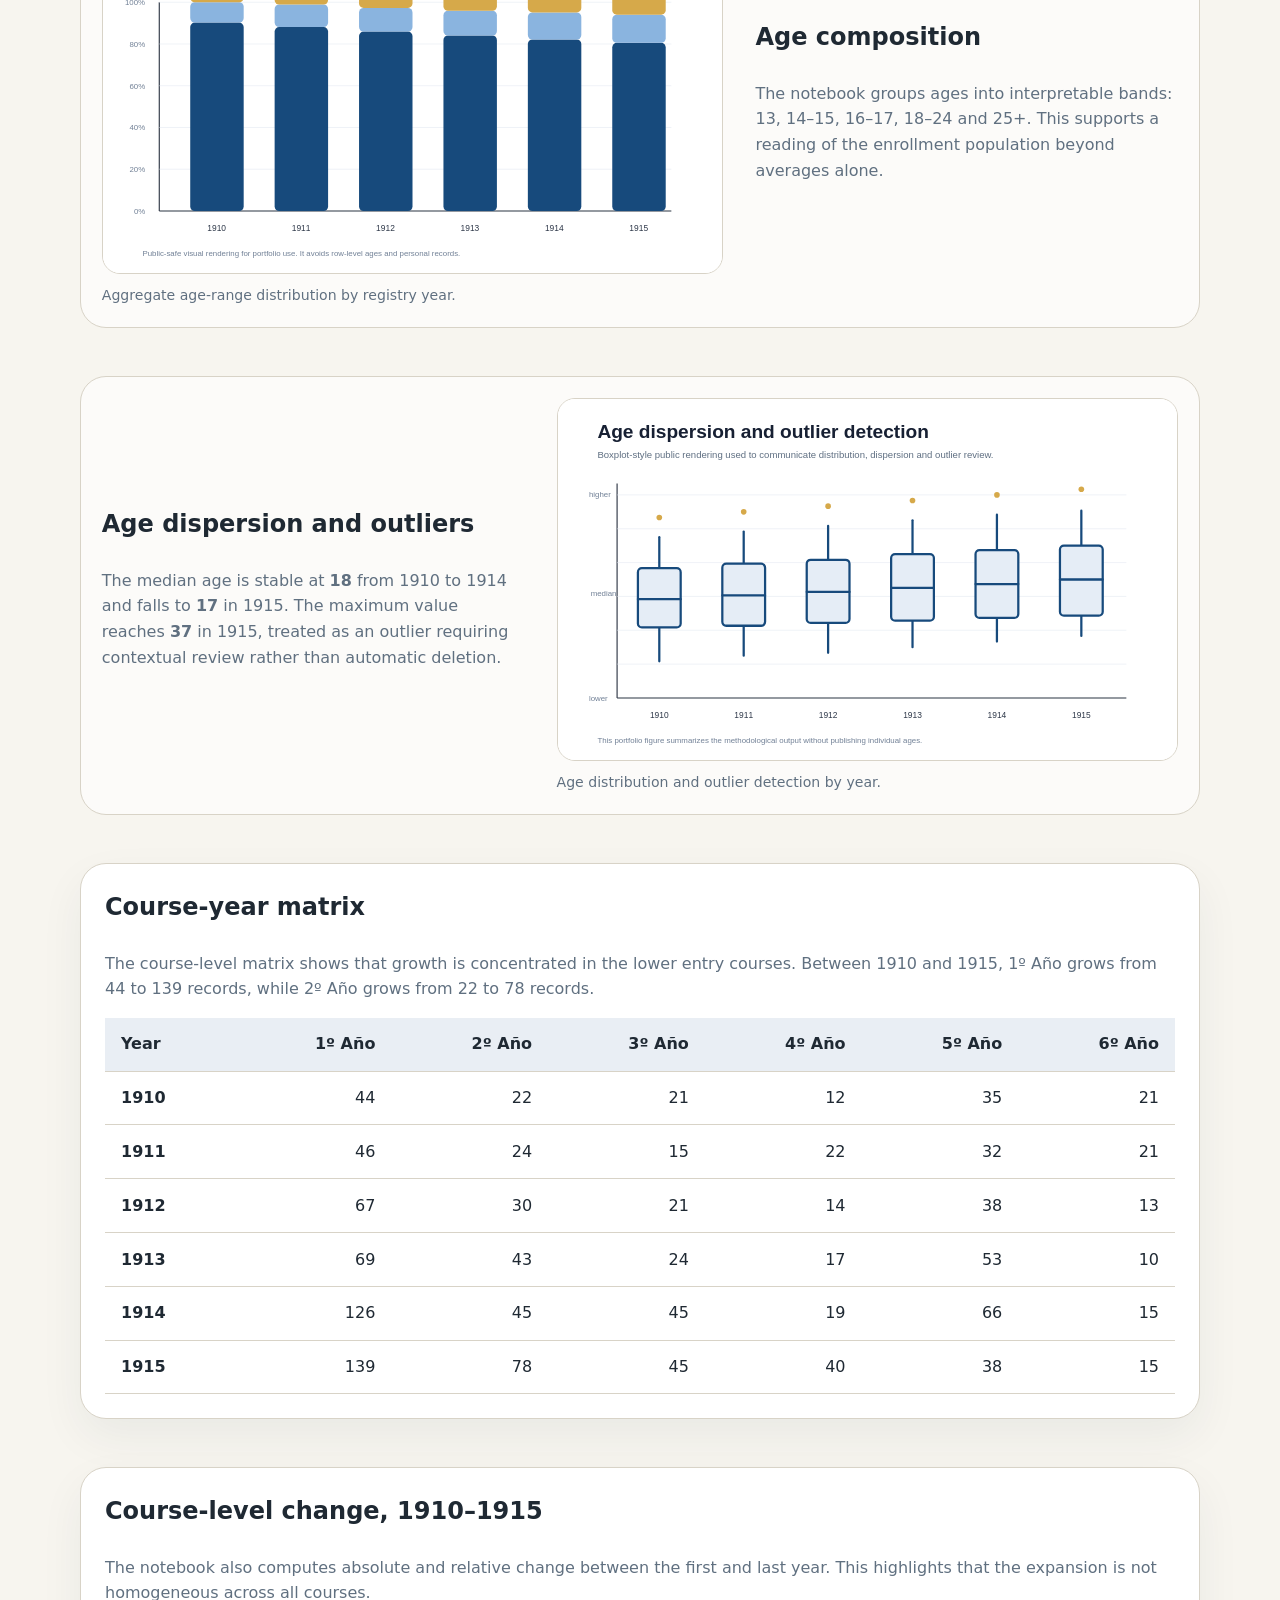
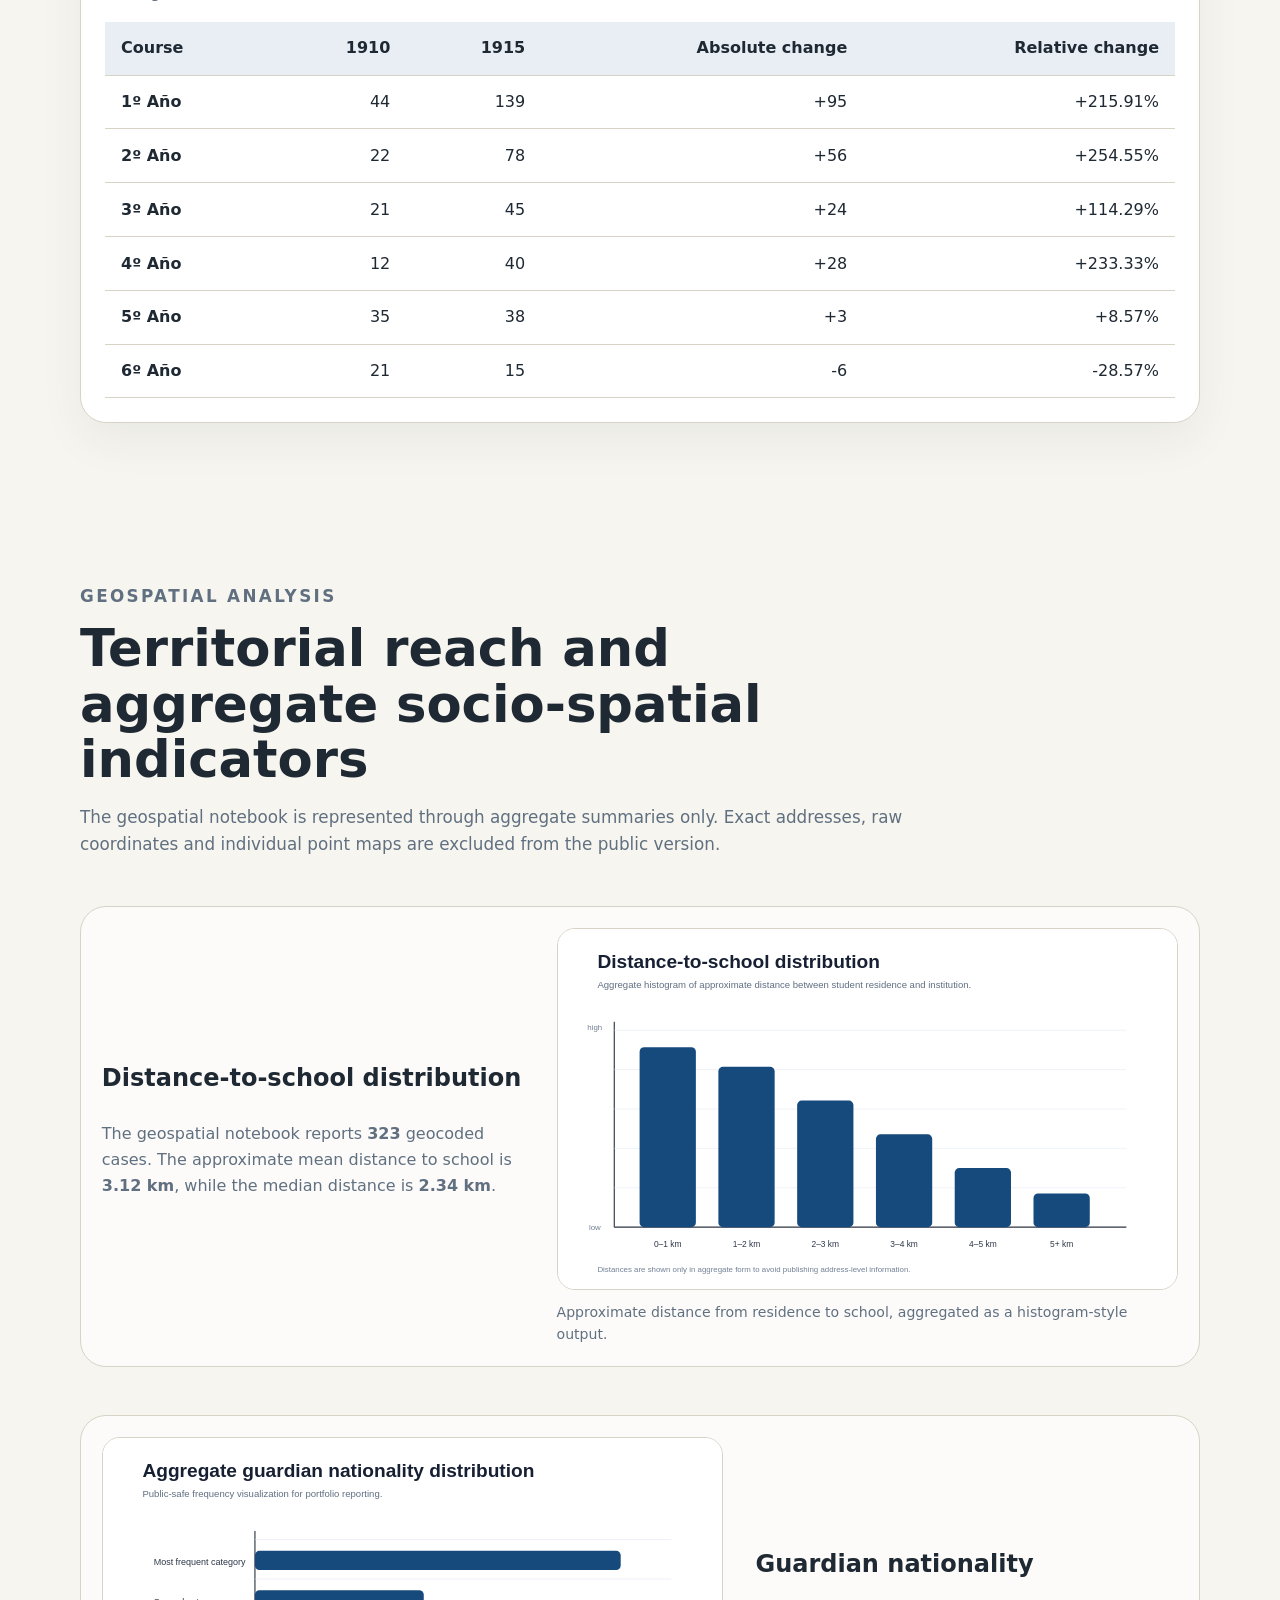
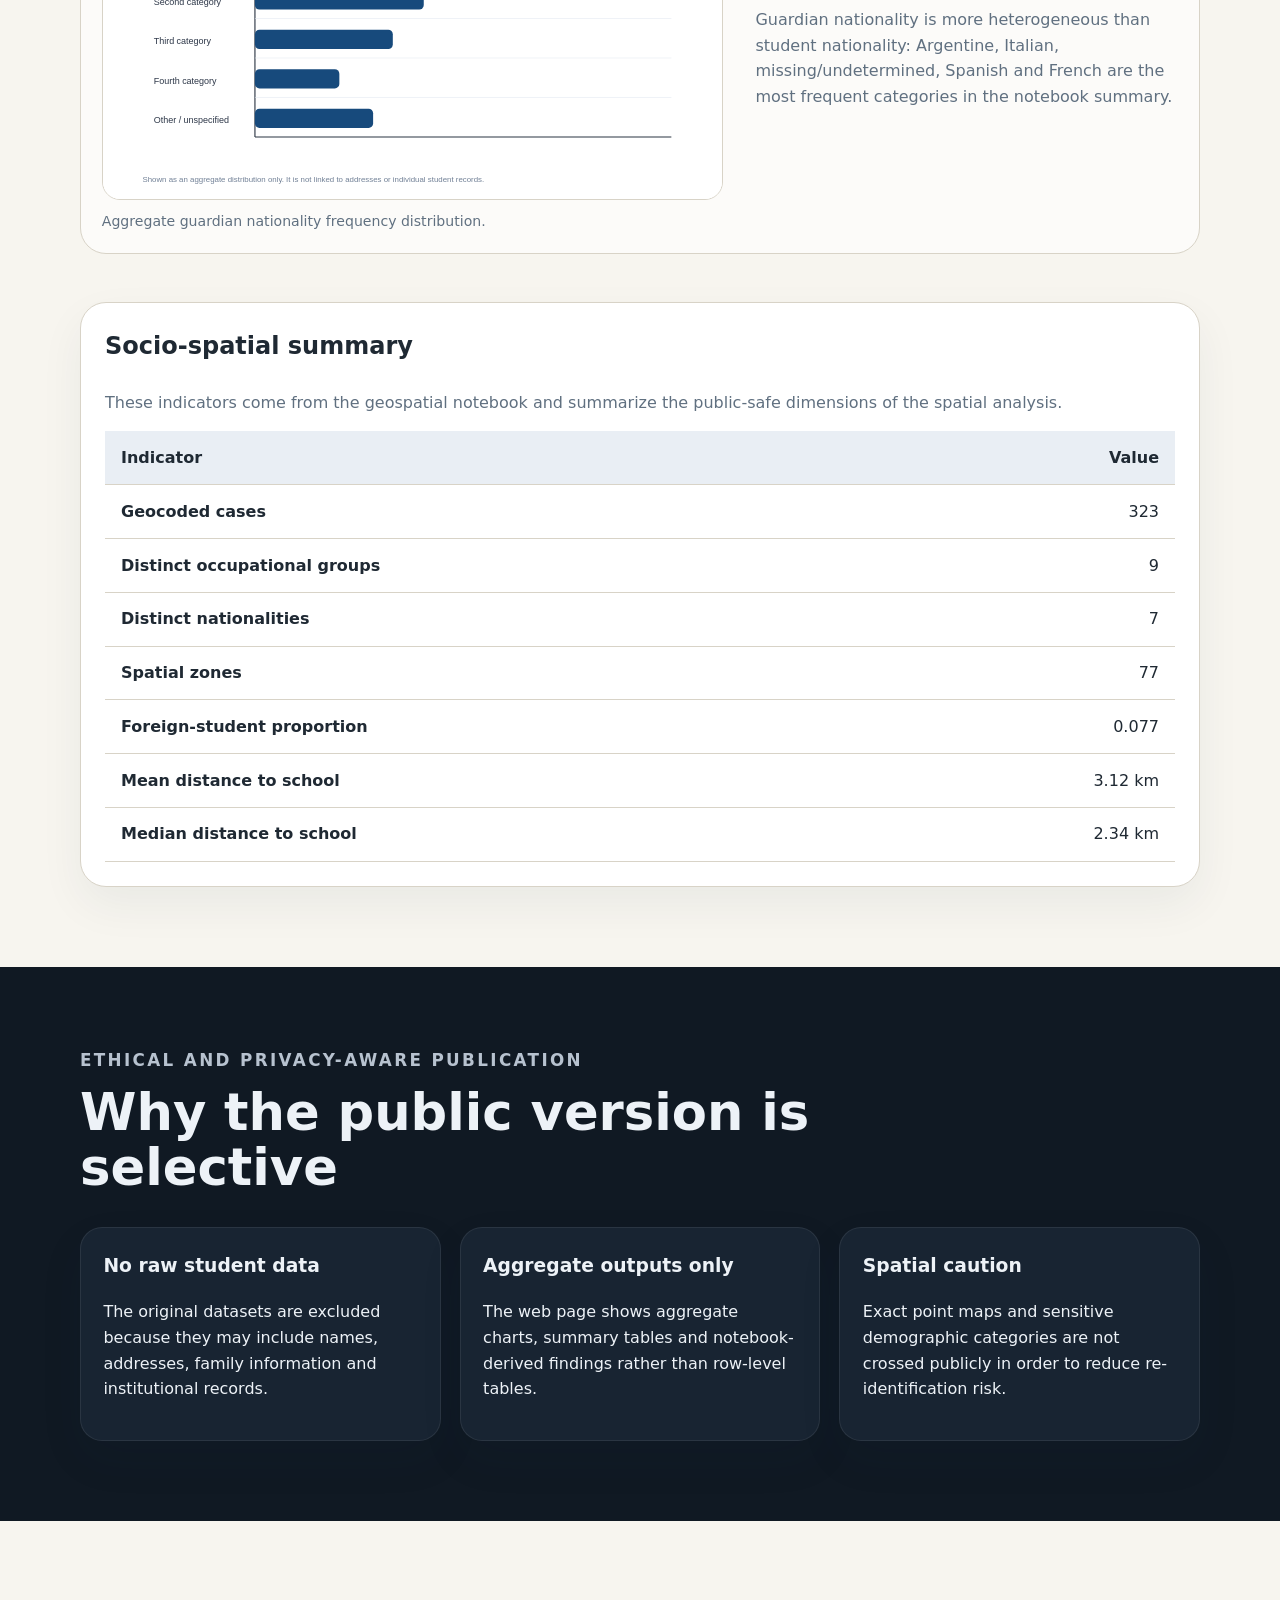
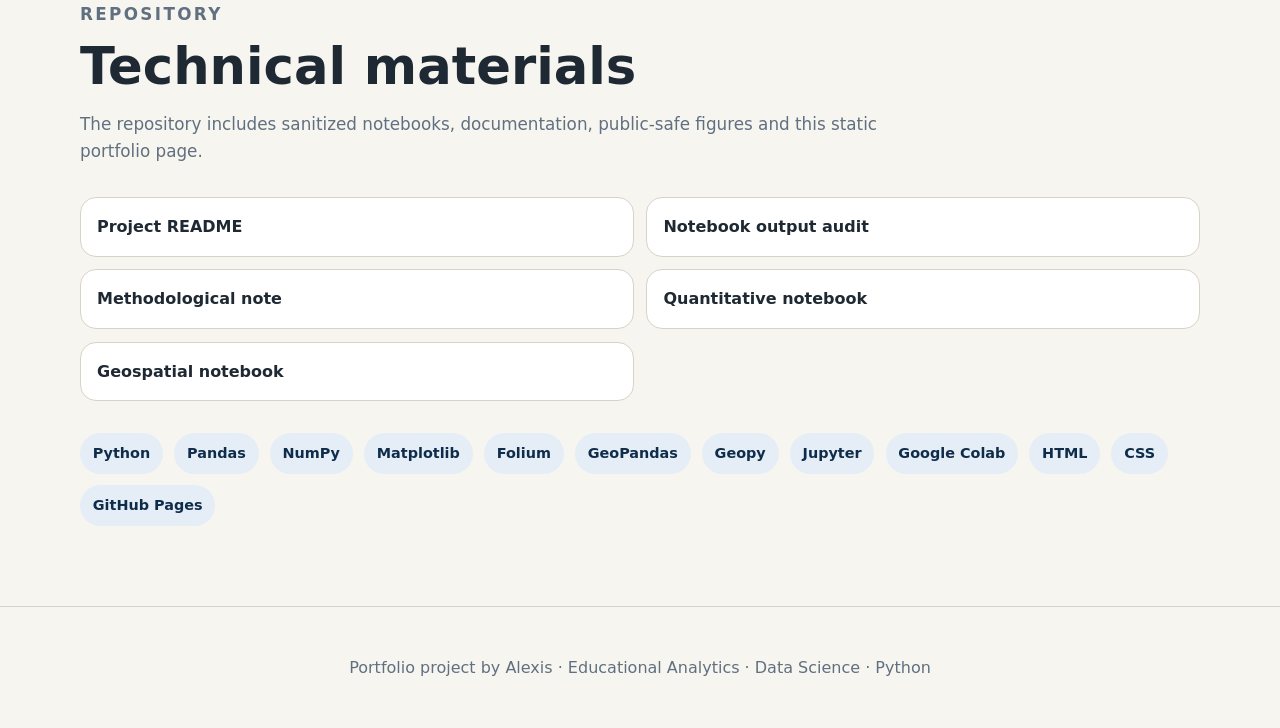
==== commit dc2da948: "Revise web page with notebook-derived findings" ====
--- a/index.html
+++ b/index.html
@@ -4,7 +4,7 @@
   <meta charset="UTF-8" />
   <meta name="viewport" content="width=device-width, initial-scale=1.0" />
   <title>School Enrollment and Geospatial Analysis | Portfolio Project</title>
-  <meta name="description" content="A privacy-preserving portfolio project using Python, Pandas, Jupyter and geospatial analysis to study historical school enrollment records." />
+  <meta name="description" content="Notebook-derived portfolio project using Python, Pandas, Jupyter and geospatial analysis to study historical school enrollment records." />
   <link rel="stylesheet" href="styles.css" />
 </head>
 
@@ -12,9 +12,10 @@
   <header class="hero">
     <nav class="nav">
       <a href="#overview">Overview</a>
-      <a href="#quantitative">Quantitative Analysis</a>
-      <a href="#geospatial">Geospatial Analysis</a>
-      <a href="#privacy">Data Privacy</a>
+      <a href="#notebooks">Notebooks</a>
+      <a href="#quantitative">Quantitative</a>
+      <a href="#geospatial">Geospatial</a>
+      <a href="#privacy">Privacy</a>
       <a href="#repository">Repository</a>
     </nav>
 
@@ -22,13 +23,13 @@
       <p class="eyebrow">Portfolio Project · Educational Analytics · Python</p>
       <h1>School Enrollment and Geospatial Analysis</h1>
       <p class="subtitle">
-        A privacy-preserving analytical workflow for studying historical school enrollment records through
-        quantitative, temporal and geospatial methods.
+        A notebook-derived, privacy-aware analytical project based on historical school enrollment records from 1910 to 1915.
+        The project transforms fragmented institutional spreadsheets into aggregate quantitative, temporal and geospatial outputs.
       </p>
 
       <div class="hero-actions">
         <a class="button primary" href="README.md">Read project documentation</a>
-        <a class="button secondary" href="notebooks/01_quantitative_enrollment_analysis_sanitized.ipynb">Open quantitative notebook</a>
+        <a class="button secondary" href="docs/notebook_output_audit.md">Notebook output audit</a>
       </div>
     </section>
   </header>
@@ -37,41 +38,68 @@
     <section id="overview" class="section">
       <div class="section-header">
         <p class="eyebrow">Overview</p>
-        <h2>From institutional records to analytical outputs</h2>
+        <h2>From Colab notebooks to a public portfolio report</h2>
       </div>
 
       <div class="grid two">
         <div class="card">
           <h3>Problem</h3>
           <p>
-            School enrollment records are often stored in fragmented spreadsheets. These files may contain
-            inconsistent structures, historical variations in registration practices and sensitive student-level
-            information. The analytical challenge is to extract meaningful patterns without exposing private data.
+            Historical school records are often distributed across spreadsheets with heterogeneous labels, date formats,
+            course names and sensitive personal information. The challenge is to produce meaningful analysis without
+            publishing student-level data.
           </p>
         </div>
 
         <div class="card">
-          <h3>Solution</h3>
-          <p>
-            This project turns enrollment data into a structured analytical workflow: annual enrollment trends,
-            age composition, course-level frequency tables, distance-to-school analysis and aggregate
-            sociodemographic indicators.
+          <h3>Approach</h3>
+          <p>
+            The project reorganizes outputs from two Colab notebooks into a public web report. It keeps aggregate findings,
+            selected charts and methodological notes, while excluding raw names, addresses and row-level records.
           </p>
         </div>
       </div>
 
       <div class="metrics">
         <div class="metric">
+          <span class="metric-value">1,408</span>
+          <span class="metric-label">Consolidated enrollment records</span>
+        </div>
+        <div class="metric">
           <span class="metric-value">1910–1915</span>
-          <span class="metric-label">Historical registry years analyzed</span>
+          <span class="metric-label">Historical registry years</span>
         </div>
         <div class="metric">
-          <span class="metric-value">6</span>
-          <span class="metric-label">Entry-course levels summarized</span>
-        </div>
-        <div class="metric">
-          <span class="metric-value">Python</span>
-          <span class="metric-label">Core analytical environment</span>
+          <span class="metric-value">323</span>
+          <span class="metric-label">Geocoded cases in spatial analysis</span>
+        </div>
+      </div>
+    </section>
+
+    <section id="notebooks" class="section">
+      <div class="section-header">
+        <p class="eyebrow">Notebook sources</p>
+        <h2>What was taken from the original Colab work</h2>
+        <p>
+          The public site is based on the outputs and printed summaries from the original Colab notebooks. Sensitive raw data
+          and row-level tables are intentionally not included.
+        </p>
+      </div>
+
+      <div class="grid two">
+        <div class="card">
+          <h3>Archivo_PST_Cuanti.ipynb</h3>
+          <p>
+            Consolidates enrollment spreadsheets, normalizes course labels, reconstructs dates and produces quantitative
+            outputs: annual enrollment, age statistics, age ranges, course-year matrices and interannual course variation.
+          </p>
+        </div>
+        <div class="card">
+          <h3>Archivo_PST_GEO_Final.ipynb</h3>
+          <p>
+            Builds the geospatial layer: distance-to-school calculations, geocoded case summaries, occupation groups,
+            nationality distributions and export decisions for maps and public-safe reporting.
+          </p>
         </div>
       </div>
     </section>
@@ -79,19 +107,21 @@
     <section id="quantitative" class="section">
       <div class="section-header">
         <p class="eyebrow">Quantitative Analysis</p>
-        <h2>Enrollment volume, age structure and course-level patterns</h2>
+        <h2>Enrollment volume, age structure and course-level dynamics</h2>
         <p>
-          The quantitative component studies how enrollment records vary across years, age groups and entry courses.
-          The public version includes only aggregate visual outputs and public-safe renderings.
+          These outputs are derived from the quantitative notebook and converted into public-safe aggregate views.
         </p>
       </div>
 
       <article class="output">
         <div class="output-text">
-          <h3>Annual enrollment volume</h3>
-          <p>
-            The annual enrollment chart provides a first view of institutional variation over time. It allows the
-            analyst to detect changes in the number of registered students and identify periods of growth.
+          <h3>Annual enrollment growth</h3>
+          <p>
+            The consolidated dataset grows from <strong>155</strong> records in 1910 to <strong>355</strong> in 1915. The strongest
+            increase appears after 1913, with a marked rise in 1914 and 1915.
+          </p>
+          <p>
+            Notebook source: annual count table and bar chart from <code>Archivo_PST_Cuanti.ipynb</code>.
           </p>
         </div>
         <figure>
@@ -102,38 +132,38 @@
 
       <article class="output reverse">
         <div class="output-text">
-          <h3>Age-range composition</h3>
-          <p>
-            The stacked age-range visualization summarizes the internal age composition of enrollment records. This makes it
-            possible to communicate whether the student population remains stable or changes structurally across years.
+          <h3>Age composition</h3>
+          <p>
+            The notebook groups ages into interpretable bands: 13, 14–15, 16–17, 18–24 and 25+. This supports a reading of
+            the enrollment population beyond averages alone.
           </p>
         </div>
         <figure>
           <img src="assets/screenshots/02_age_range_distribution_by_year.svg" alt="Stacked bar chart of age range distribution by year" />
-          <figcaption>Public-safe rendering of age-range distribution by registry year.</figcaption>
+          <figcaption>Aggregate age-range distribution by registry year.</figcaption>
         </figure>
       </article>
 
       <article class="output">
         <div class="output-text">
-          <h3>Age dispersion and outlier detection</h3>
-          <p>
-            The boxplot-style figure explains the distributional logic used in the notebook: median comparison,
-            variability and outlier review across registry years.
-          </p>
-        </div>
-        <figure>
-          <img src="assets/screenshots/03_age_boxplot_by_year.svg" alt="Boxplot-style visualization of age by enrollment year" />
+          <h3>Age dispersion and outliers</h3>
+          <p>
+            The median age is stable at <strong>18</strong> from 1910 to 1914 and falls to <strong>17</strong> in 1915. The maximum value
+            reaches <strong>37</strong> in 1915, treated as an outlier requiring contextual review rather than automatic deletion.
+          </p>
+        </div>
+        <figure>
+          <img src="assets/screenshots/03_age_boxplot_by_year.svg" alt="Boxplot of age by enrollment year" />
           <figcaption>Age distribution and outlier detection by year.</figcaption>
         </figure>
       </article>
 
       <article class="table-block">
         <div>
-          <h3>Entry course frequency by year</h3>
-          <p>
-            The course-year table condenses the entry course structure into a compact aggregate matrix. This is useful
-            for identifying which course levels concentrate more enrollment records in each year.
+          <h3>Course-year matrix</h3>
+          <p>
+            The course-level matrix shows that growth is concentrated in the lower entry courses. Between 1910 and 1915,
+            1º Año grows from 44 to 139 records, while 2º Año grows from 22 to 78 records.
           </p>
         </div>
 
@@ -161,15 +191,40 @@
           </table>
         </div>
       </article>
+
+      <article class="table-block">
+        <div>
+          <h3>Course-level change, 1910–1915</h3>
+          <p>
+            The notebook also computes absolute and relative change between the first and last year. This highlights that
+            the expansion is not homogeneous across all courses.
+          </p>
+        </div>
+        <div class="responsive-table">
+          <table>
+            <thead>
+              <tr><th>Course</th><th>1910</th><th>1915</th><th>Absolute change</th><th>Relative change</th></tr>
+            </thead>
+            <tbody>
+              <tr><td>1º Año</td><td>44</td><td>139</td><td>+95</td><td>+215.91%</td></tr>
+              <tr><td>2º Año</td><td>22</td><td>78</td><td>+56</td><td>+254.55%</td></tr>
+              <tr><td>3º Año</td><td>21</td><td>45</td><td>+24</td><td>+114.29%</td></tr>
+              <tr><td>4º Año</td><td>12</td><td>40</td><td>+28</td><td>+233.33%</td></tr>
+              <tr><td>5º Año</td><td>35</td><td>38</td><td>+3</td><td>+8.57%</td></tr>
+              <tr><td>6º Año</td><td>21</td><td>15</td><td>-6</td><td>-28.57%</td></tr>
+            </tbody>
+          </table>
+        </div>
+      </article>
     </section>
 
     <section id="geospatial" class="section">
       <div class="section-header">
         <p class="eyebrow">Geospatial Analysis</p>
-        <h2>Territorial reach, accessibility and aggregate sociodemographic indicators</h2>
+        <h2>Territorial reach and aggregate socio-spatial indicators</h2>
         <p>
-          The geospatial component focuses on spatial patterns without publishing row-level addresses or exact
-          identifiable locations.
+          The geospatial notebook is represented through aggregate summaries only. Exact addresses, raw coordinates and
+          individual point maps are excluded from the public version.
         </p>
       </div>
 
@@ -177,59 +232,79 @@
         <div class="output-text">
           <h3>Distance-to-school distribution</h3>
           <p>
-            The distance histogram summarizes how far students lived from the institution. This type of output can help
-            describe the school’s territorial reach and the accessibility profile of its student population.
-          </p>
-        </div>
-        <figure>
-          <img src="assets/screenshots/05_distance_to_school_distribution.svg" alt="Histogram-style visualization of approximate distance to school" />
-          <figcaption>Approximate distance from residence to school, aggregated as a histogram-style visualization.</figcaption>
+            The geospatial notebook reports <strong>323</strong> geocoded cases. The approximate mean distance to school is
+            <strong>3.12 km</strong>, while the median distance is <strong>2.34 km</strong>.
+          </p>
+        </div>
+        <figure>
+          <img src="assets/screenshots/05_distance_to_school_distribution.svg" alt="Histogram of approximate distance to school" />
+          <figcaption>Approximate distance from residence to school, aggregated as a histogram-style output.</figcaption>
         </figure>
       </article>
 
       <article class="output reverse">
         <div class="output-text">
-          <h3>Guardian nationality distribution</h3>
-          <p>
-            The guardian nationality chart is included only as an aggregate frequency distribution. It illustrates how
-            sociodemographic attributes can be summarized without exposing individual records or linking categories to addresses.
-          </p>
-        </div>
-        <figure>
-          <img src="assets/screenshots/06_guardian_nationality_distribution.svg" alt="Aggregate guardian nationality distribution bar chart" />
+          <h3>Guardian nationality</h3>
+          <p>
+            Guardian nationality is more heterogeneous than student nationality: Argentine, Italian, missing/undetermined,
+            Spanish and French are the most frequent categories in the notebook summary.
+          </p>
+        </div>
+        <figure>
+          <img src="assets/screenshots/06_guardian_nationality_distribution.svg" alt="Guardian nationality distribution bar chart" />
           <figcaption>Aggregate guardian nationality frequency distribution.</figcaption>
         </figure>
       </article>
+
+      <article class="table-block">
+        <div>
+          <h3>Socio-spatial summary</h3>
+          <p>
+            These indicators come from the geospatial notebook and summarize the public-safe dimensions of the spatial analysis.
+          </p>
+        </div>
+        <div class="responsive-table">
+          <table>
+            <thead><tr><th>Indicator</th><th>Value</th></tr></thead>
+            <tbody>
+              <tr><td>Geocoded cases</td><td>323</td></tr>
+              <tr><td>Distinct occupational groups</td><td>9</td></tr>
+              <tr><td>Distinct nationalities</td><td>7</td></tr>
+              <tr><td>Spatial zones</td><td>77</td></tr>
+              <tr><td>Foreign-student proportion</td><td>0.077</td></tr>
+              <tr><td>Mean distance to school</td><td>3.12 km</td></tr>
+              <tr><td>Median distance to school</td><td>2.34 km</td></tr>
+            </tbody>
+          </table>
+        </div>
+      </article>
     </section>
 
     <section id="privacy" class="section dark">
       <div class="section-header">
         <p class="eyebrow">Ethical and Privacy-Aware Publication</p>
-        <h2>Why the public repository does not include raw data</h2>
+        <h2>Why the public version is selective</h2>
       </div>
 
       <div class="grid three">
         <div class="card dark-card">
           <h3>No raw student data</h3>
           <p>
-            Original datasets are not published because they may contain names, addresses, family information and
-            institutional records.
+            The original datasets are excluded because they may include names, addresses, family information and institutional records.
           </p>
         </div>
 
         <div class="card dark-card">
-          <h3>Aggregated outputs only</h3>
-          <p>
-            The public version prioritizes aggregate charts, summary tables and sanitized notebooks rather than
-            row-level records.
+          <h3>Aggregate outputs only</h3>
+          <p>
+            The web page shows aggregate charts, summary tables and notebook-derived findings rather than row-level tables.
           </p>
         </div>
 
         <div class="card dark-card">
           <h3>Spatial caution</h3>
           <p>
-            Exact point maps and sensitive demographic categories should not be combined publicly without strong
-            anonymization or aggregation.
+            Exact point maps and sensitive demographic categories are not crossed publicly in order to reduce re-identification risk.
           </p>
         </div>
       </div>
@@ -240,15 +315,14 @@
         <p class="eyebrow">Repository</p>
         <h2>Technical materials</h2>
         <p>
-          The repository includes sanitized notebooks, documentation, aggregate tables and selected visual outputs.
+          The repository includes sanitized notebooks, documentation, public-safe figures and this static portfolio page.
         </p>
       </div>
 
       <div class="links">
         <a href="README.md">Project README</a>
+        <a href="docs/notebook_output_audit.md">Notebook output audit</a>
         <a href="docs/methodology.md">Methodological note</a>
-        <a href="docs/portfolio_description.md">Portfolio description</a>
-        <a href="docs/github_pages_setup.md">GitHub Pages setup</a>
         <a href="notebooks/01_quantitative_enrollment_analysis_sanitized.ipynb">Quantitative notebook</a>
         <a href="notebooks/02_geospatial_analysis_sanitized.ipynb">Geospatial notebook</a>
       </div>
@@ -262,6 +336,7 @@
         <span>GeoPandas</span>
         <span>Geopy</span>
         <span>Jupyter</span>
+        <span>Google Colab</span>
         <span>HTML</span>
         <span>CSS</span>
         <span>GitHub Pages</span>
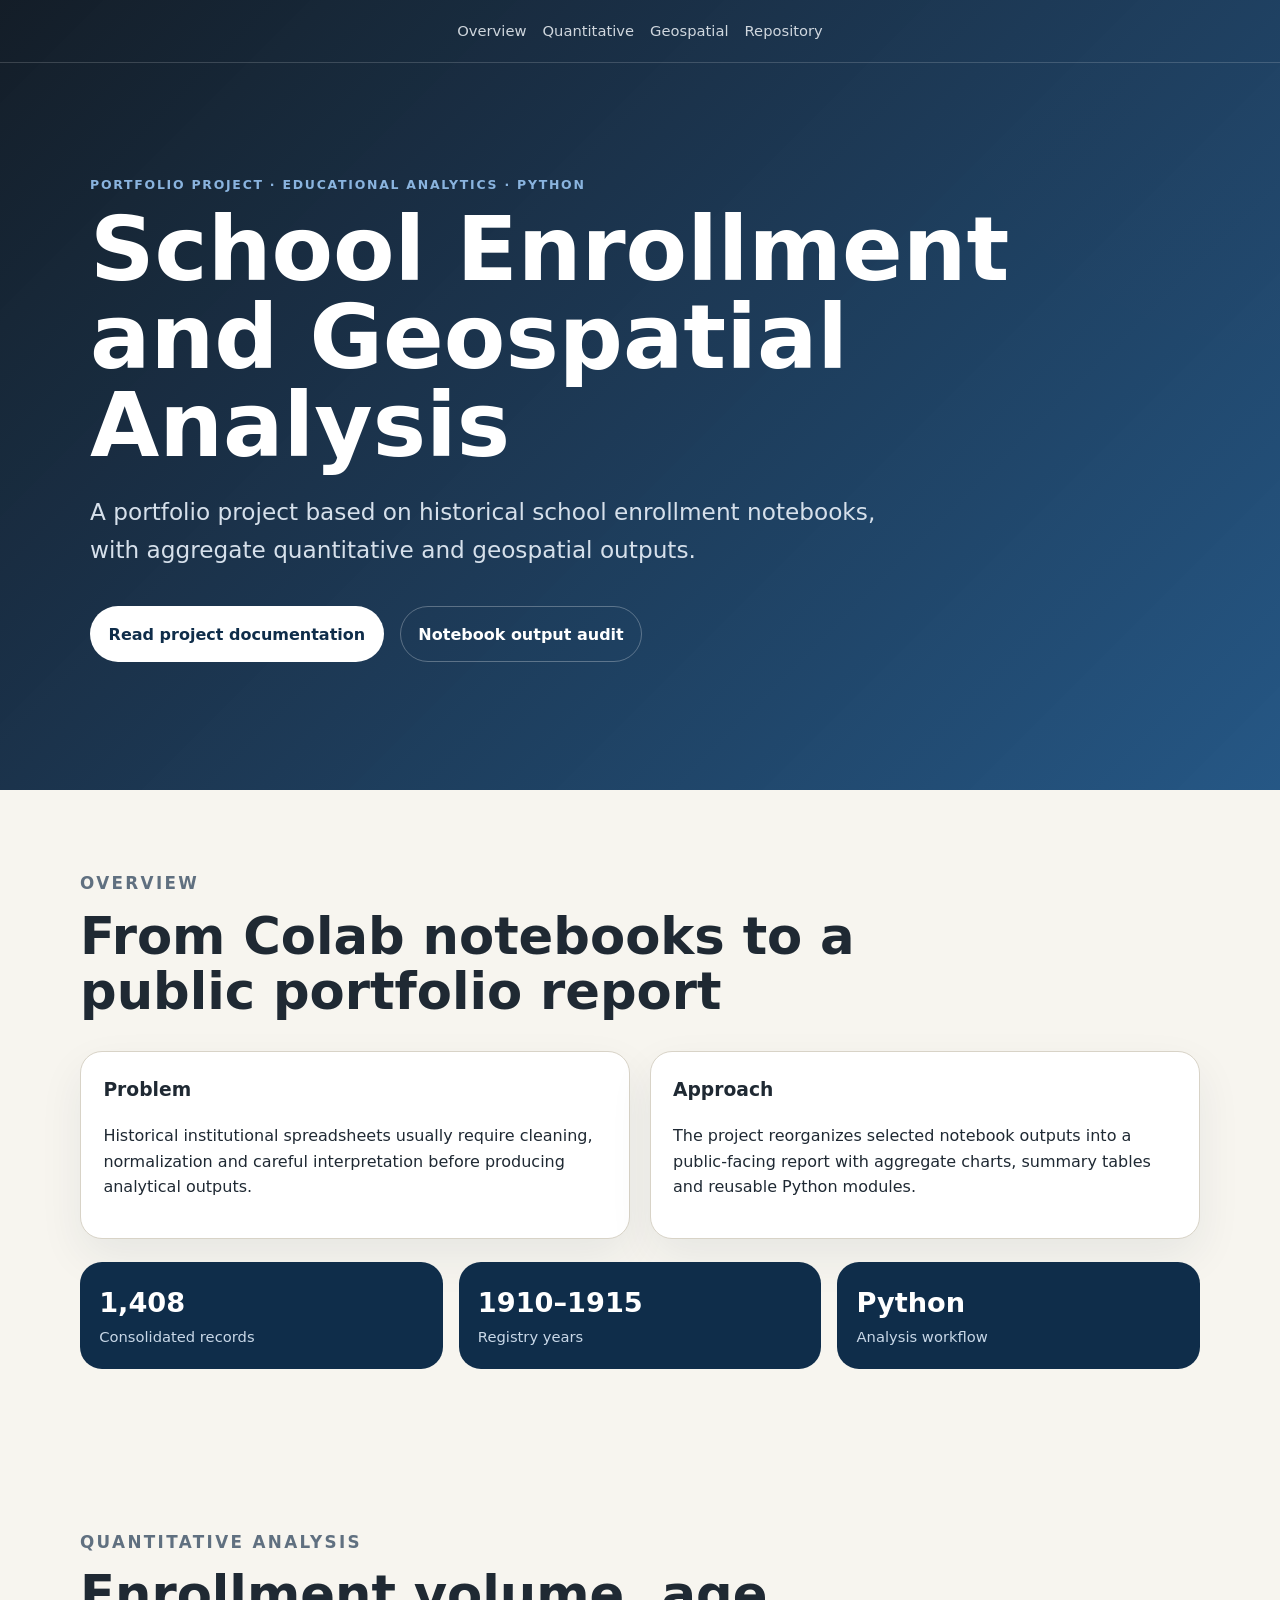
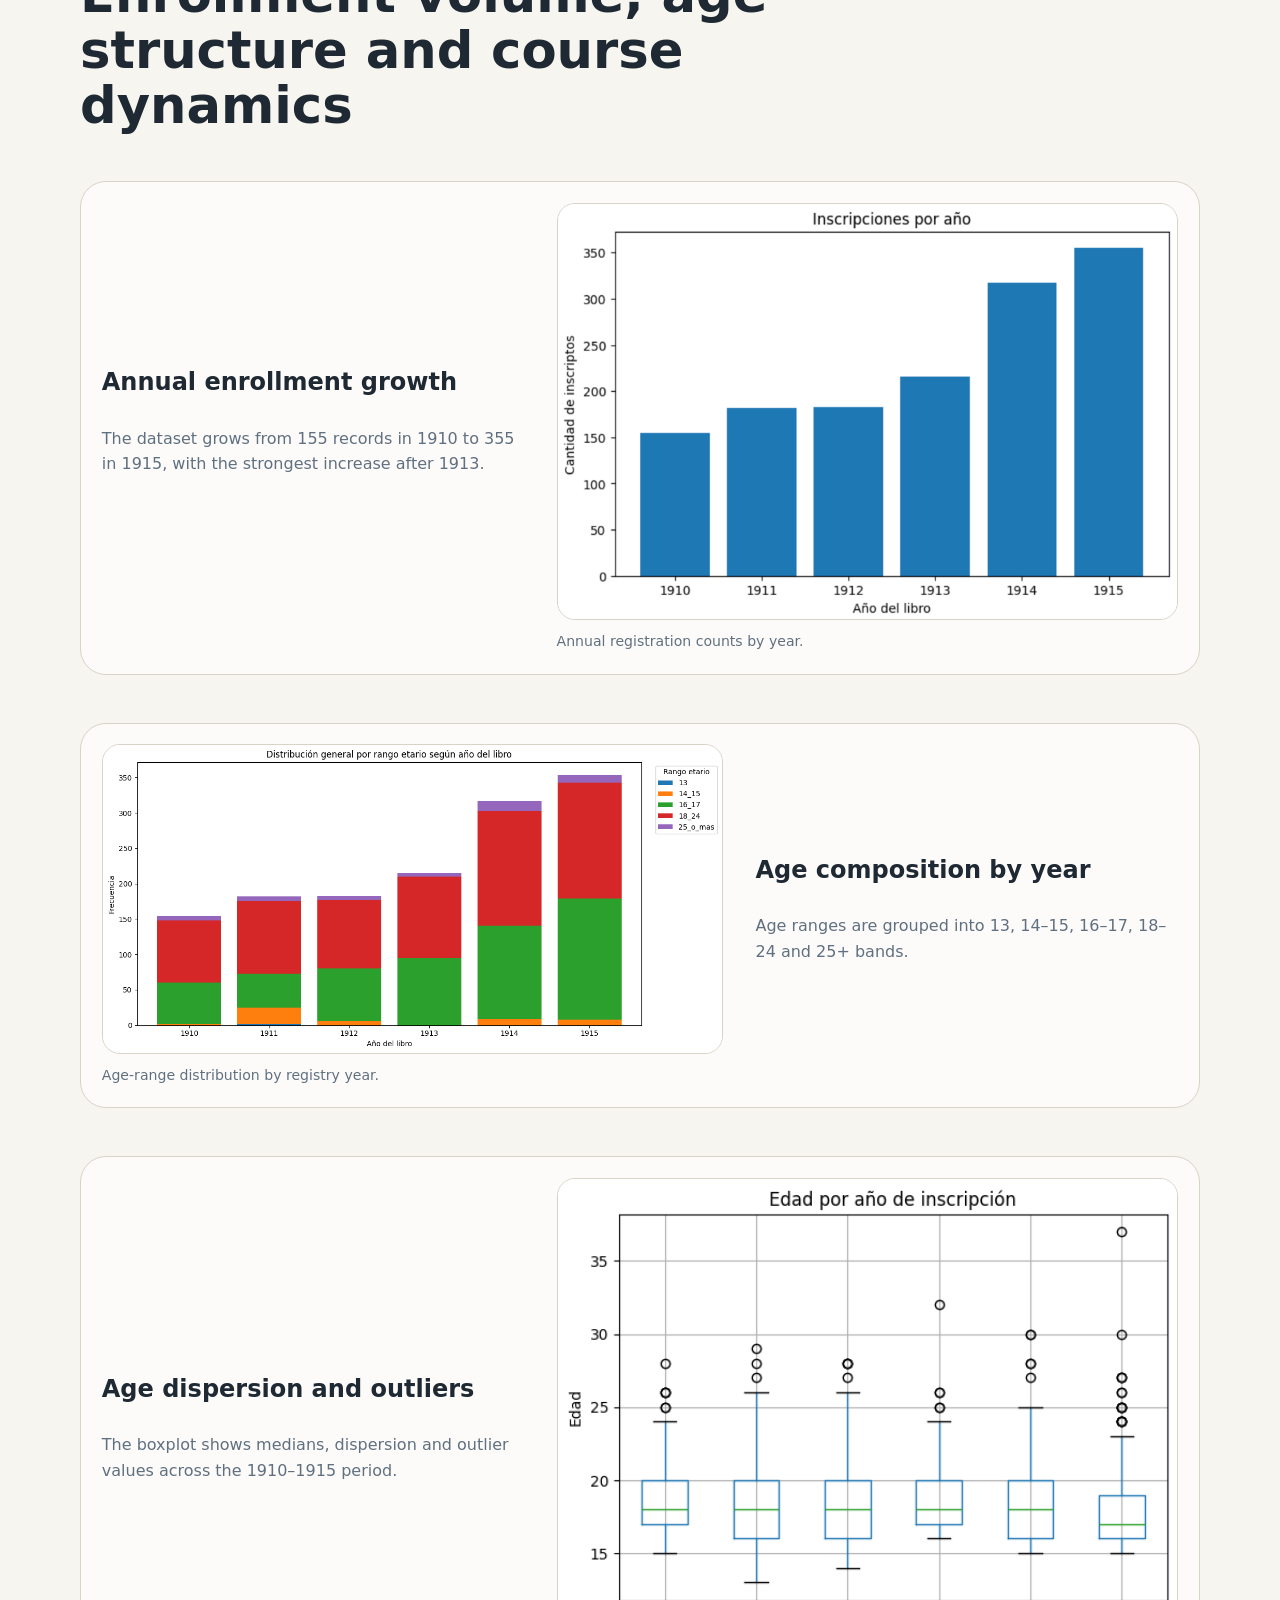
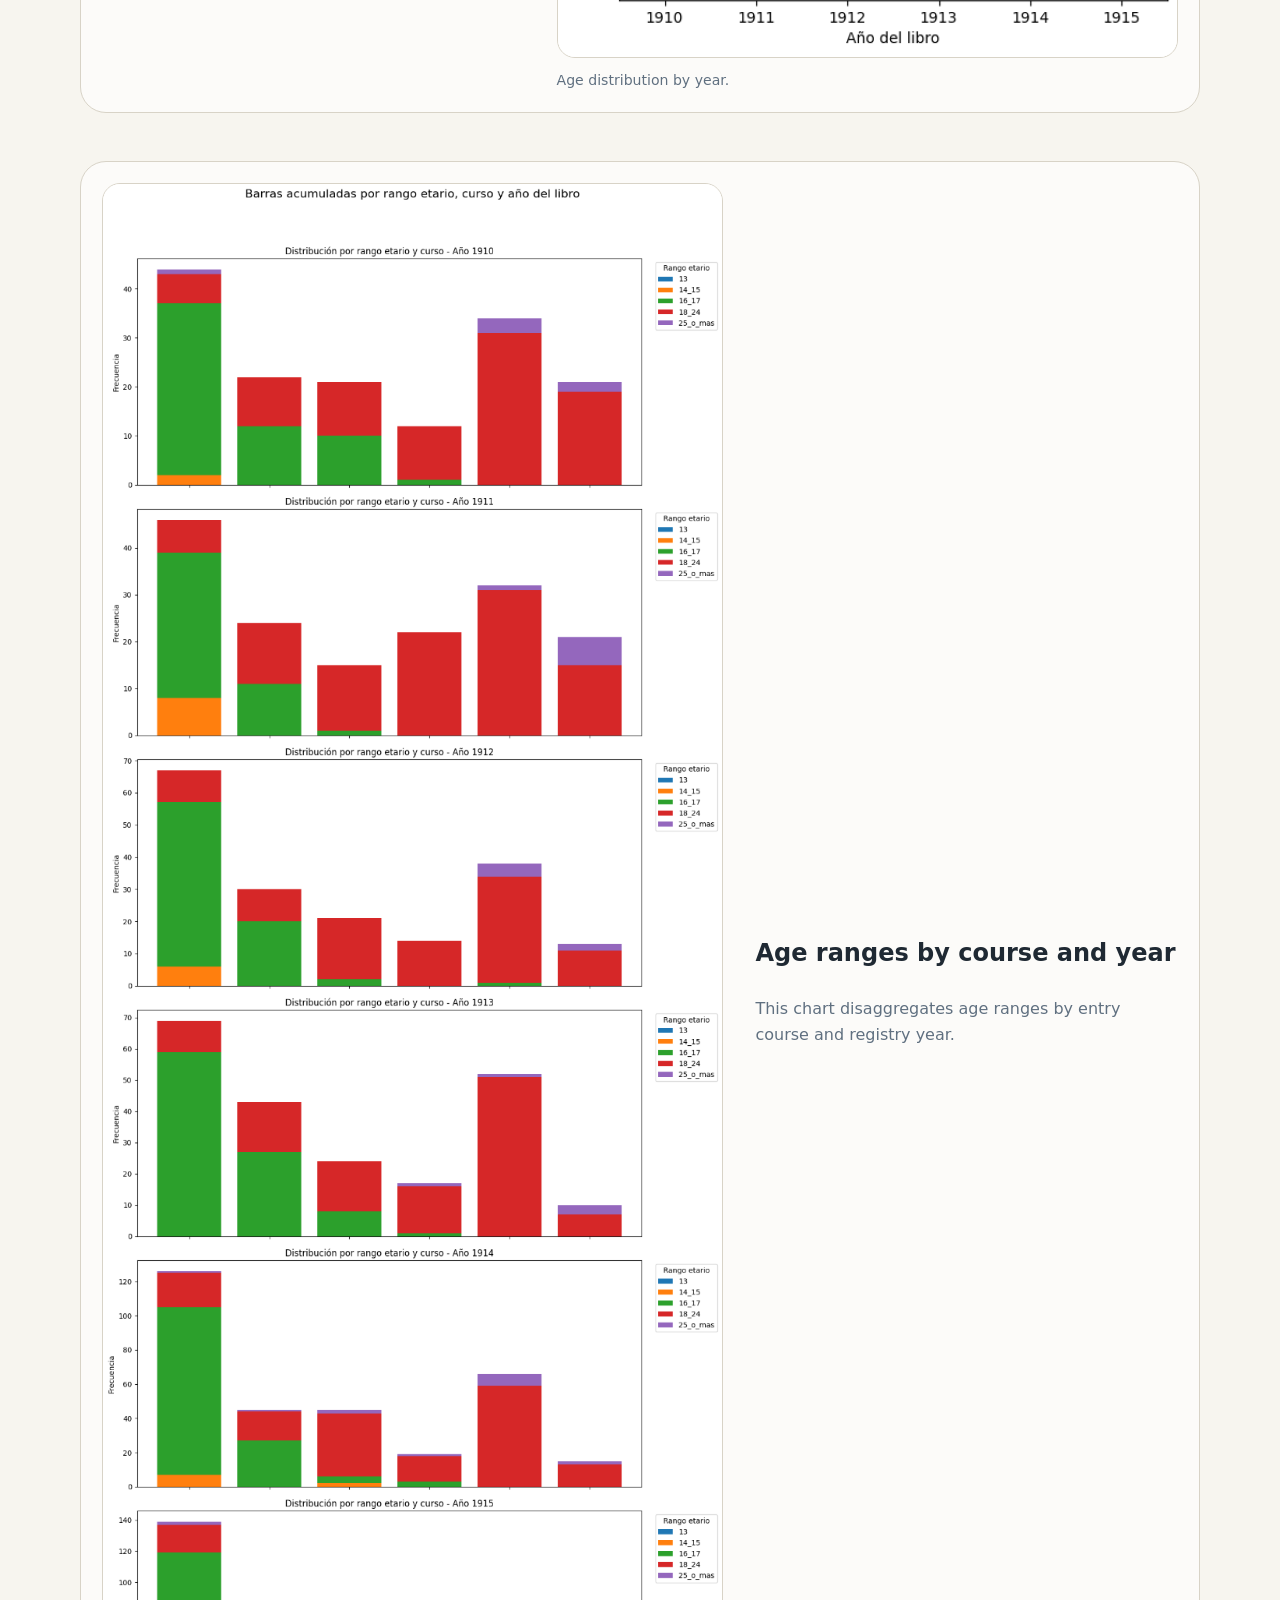
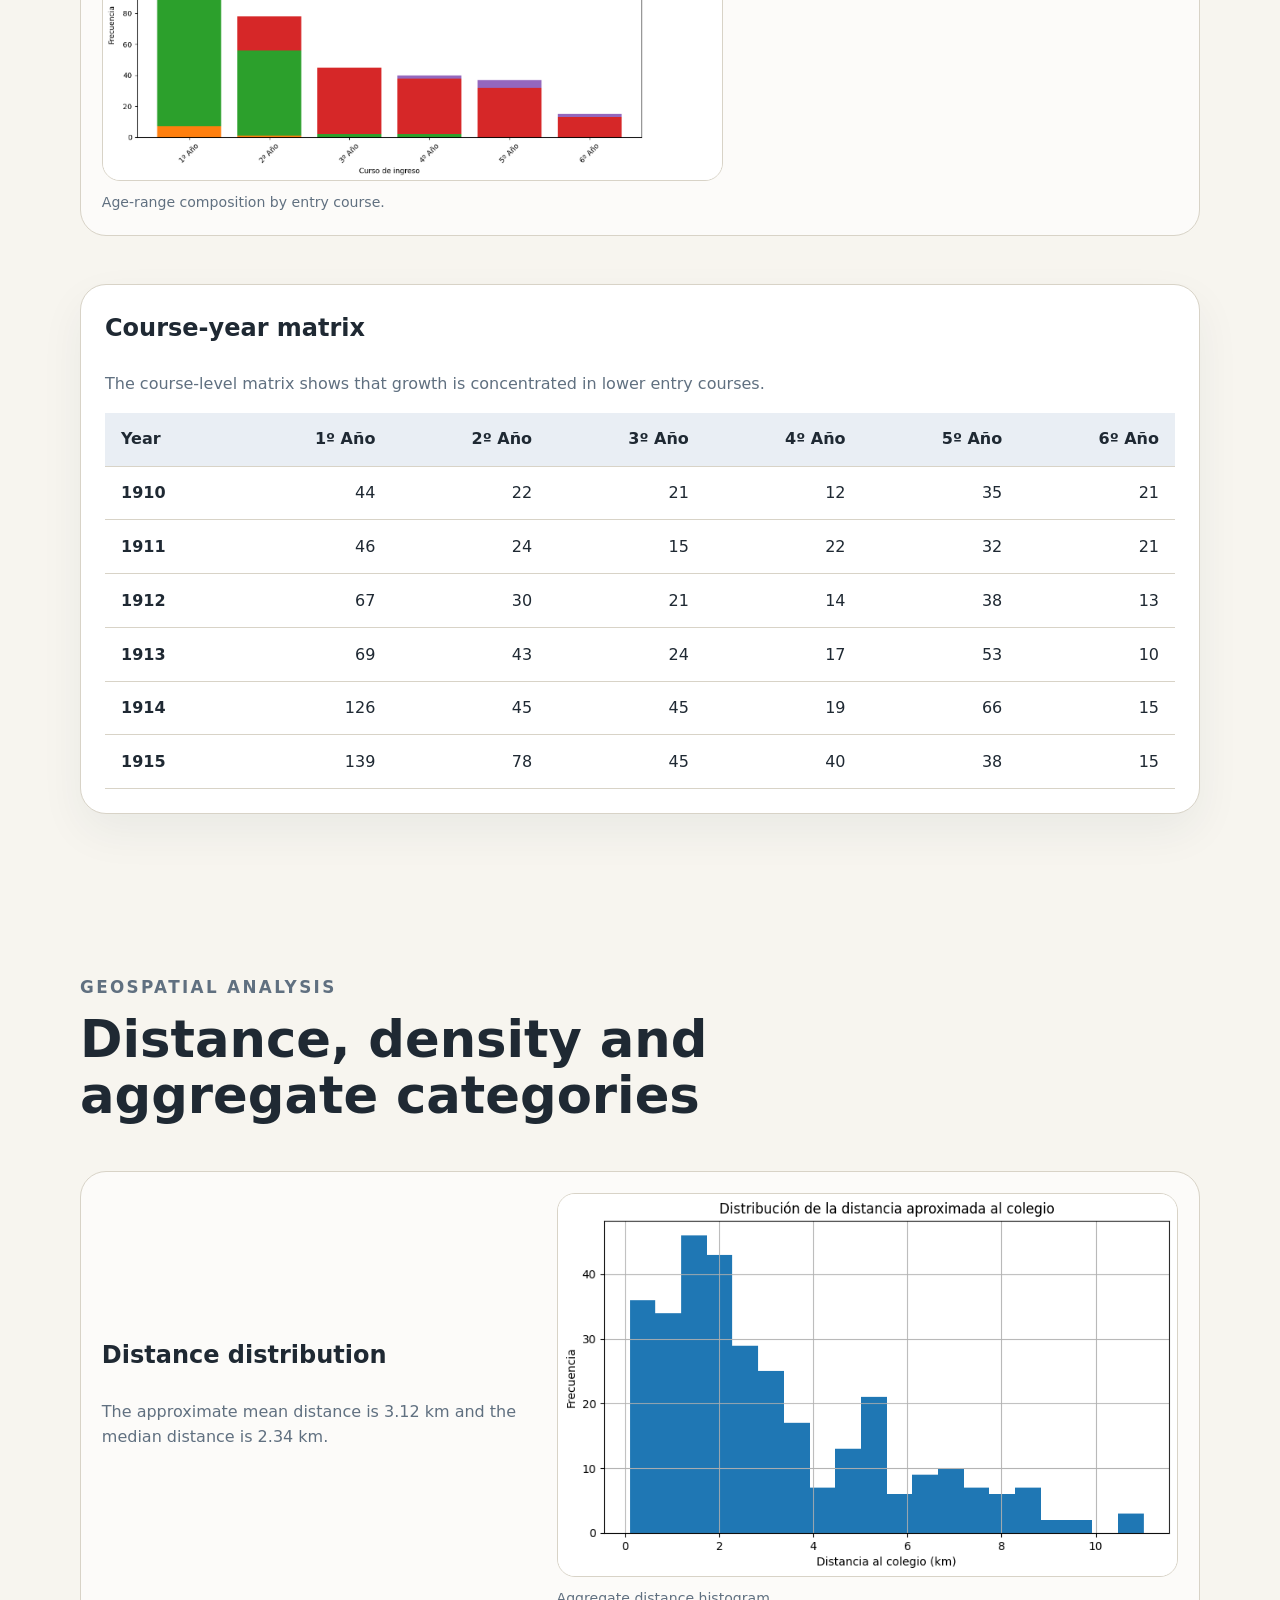
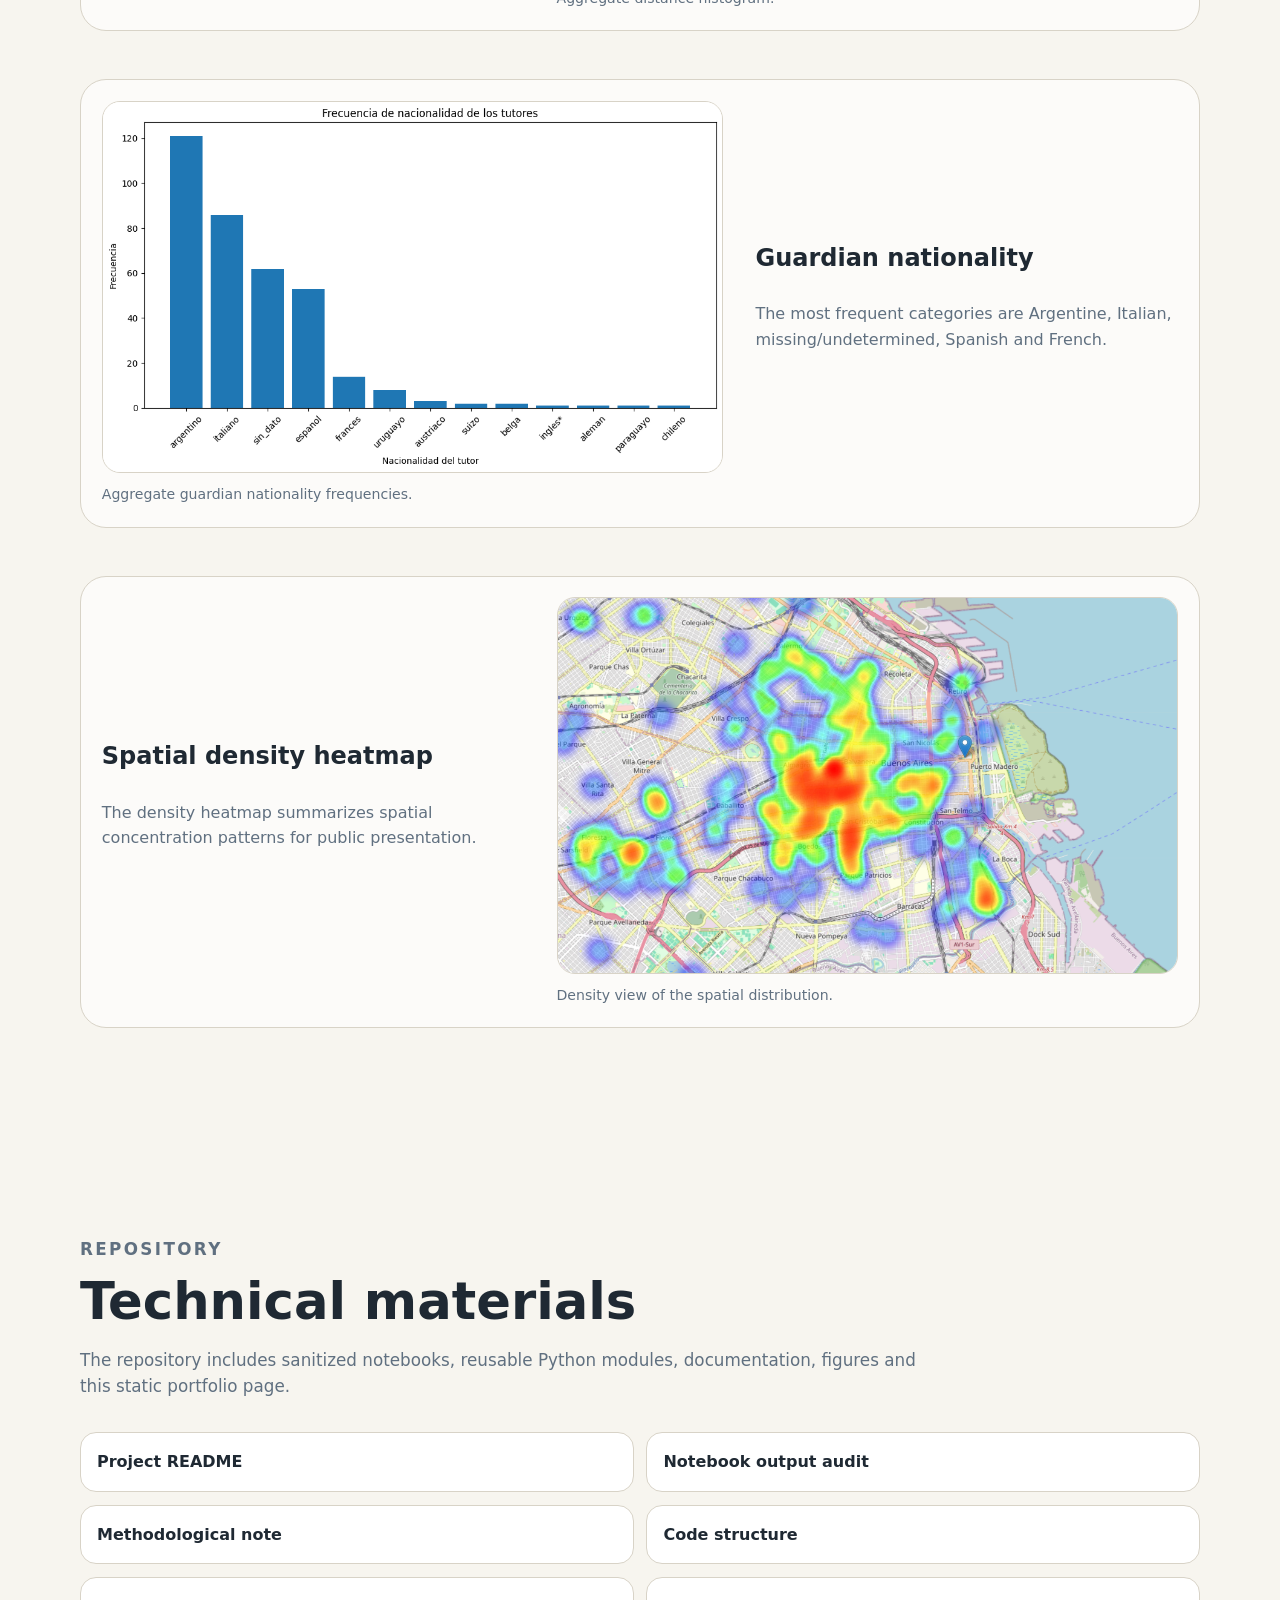
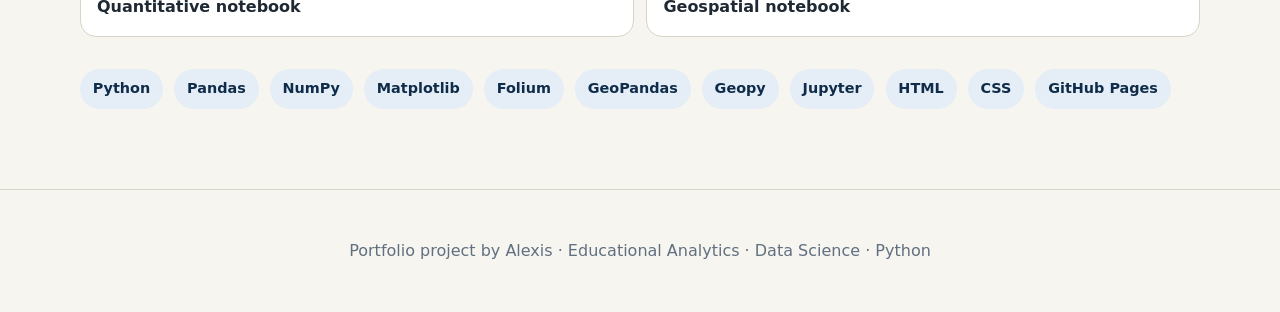
==== commit 5840d659: "Use real notebook PNG outputs in project page" ====
--- a/index.html
+++ b/index.html
@@ -3,30 +3,21 @@
 <head>
   <meta charset="UTF-8" />
   <meta name="viewport" content="width=device-width, initial-scale=1.0" />
-  <title>School Enrollment and Geospatial Analysis | Portfolio Project</title>
-  <meta name="description" content="Notebook-derived portfolio project using Python, Pandas, Jupyter and geospatial analysis to study historical school enrollment records." />
+  <title>School Enrollment and Geospatial Analysis</title>
   <link rel="stylesheet" href="styles.css" />
 </head>
-
 <body>
   <header class="hero">
     <nav class="nav">
       <a href="#overview">Overview</a>
-      <a href="#notebooks">Notebooks</a>
       <a href="#quantitative">Quantitative</a>
       <a href="#geospatial">Geospatial</a>
-      <a href="#privacy">Privacy</a>
       <a href="#repository">Repository</a>
     </nav>
-
     <section class="hero-content">
       <p class="eyebrow">Portfolio Project · Educational Analytics · Python</p>
       <h1>School Enrollment and Geospatial Analysis</h1>
-      <p class="subtitle">
-        A notebook-derived, privacy-aware analytical project based on historical school enrollment records from 1910 to 1915.
-        The project transforms fragmented institutional spreadsheets into aggregate quantitative, temporal and geospatial outputs.
-      </p>
-
+      <p class="subtitle">A portfolio project based on historical school enrollment notebooks, with aggregate quantitative and geospatial outputs.</p>
       <div class="hero-actions">
         <a class="button primary" href="README.md">Read project documentation</a>
         <a class="button secondary" href="docs/notebook_output_audit.md">Notebook output audit</a>
@@ -40,312 +31,37 @@
         <p class="eyebrow">Overview</p>
         <h2>From Colab notebooks to a public portfolio report</h2>
       </div>
-
       <div class="grid two">
-        <div class="card">
-          <h3>Problem</h3>
-          <p>
-            Historical school records are often distributed across spreadsheets with heterogeneous labels, date formats,
-            course names and sensitive personal information. The challenge is to produce meaningful analysis without
-            publishing student-level data.
-          </p>
-        </div>
-
-        <div class="card">
-          <h3>Approach</h3>
-          <p>
-            The project reorganizes outputs from two Colab notebooks into a public web report. It keeps aggregate findings,
-            selected charts and methodological notes, while excluding raw names, addresses and row-level records.
-          </p>
-        </div>
+        <div class="card"><h3>Problem</h3><p>Historical institutional spreadsheets usually require cleaning, normalization and careful interpretation before producing analytical outputs.</p></div>
+        <div class="card"><h3>Approach</h3><p>The project reorganizes selected notebook outputs into a public-facing report with aggregate charts, summary tables and reusable Python modules.</p></div>
       </div>
-
       <div class="metrics">
-        <div class="metric">
-          <span class="metric-value">1,408</span>
-          <span class="metric-label">Consolidated enrollment records</span>
-        </div>
-        <div class="metric">
-          <span class="metric-value">1910–1915</span>
-          <span class="metric-label">Historical registry years</span>
-        </div>
-        <div class="metric">
-          <span class="metric-value">323</span>
-          <span class="metric-label">Geocoded cases in spatial analysis</span>
-        </div>
-      </div>
-    </section>
-
-    <section id="notebooks" class="section">
-      <div class="section-header">
-        <p class="eyebrow">Notebook sources</p>
-        <h2>What was taken from the original Colab work</h2>
-        <p>
-          The public site is based on the outputs and printed summaries from the original Colab notebooks. Sensitive raw data
-          and row-level tables are intentionally not included.
-        </p>
-      </div>
-
-      <div class="grid two">
-        <div class="card">
-          <h3>Archivo_PST_Cuanti.ipynb</h3>
-          <p>
-            Consolidates enrollment spreadsheets, normalizes course labels, reconstructs dates and produces quantitative
-            outputs: annual enrollment, age statistics, age ranges, course-year matrices and interannual course variation.
-          </p>
-        </div>
-        <div class="card">
-          <h3>Archivo_PST_GEO_Final.ipynb</h3>
-          <p>
-            Builds the geospatial layer: distance-to-school calculations, geocoded case summaries, occupation groups,
-            nationality distributions and export decisions for maps and public-safe reporting.
-          </p>
-        </div>
+        <div class="metric"><span class="metric-value">1,408</span><span class="metric-label">Consolidated records</span></div>
+        <div class="metric"><span class="metric-value">1910–1915</span><span class="metric-label">Registry years</span></div>
+        <div class="metric"><span class="metric-value">Python</span><span class="metric-label">Analysis workflow</span></div>
       </div>
     </section>
 
     <section id="quantitative" class="section">
-      <div class="section-header">
-        <p class="eyebrow">Quantitative Analysis</p>
-        <h2>Enrollment volume, age structure and course-level dynamics</h2>
-        <p>
-          These outputs are derived from the quantitative notebook and converted into public-safe aggregate views.
-        </p>
-      </div>
+      <div class="section-header"><p class="eyebrow">Quantitative Analysis</p><h2>Enrollment volume, age structure and course dynamics</h2></div>
 
-      <article class="output">
-        <div class="output-text">
-          <h3>Annual enrollment growth</h3>
-          <p>
-            The consolidated dataset grows from <strong>155</strong> records in 1910 to <strong>355</strong> in 1915. The strongest
-            increase appears after 1913, with a marked rise in 1914 and 1915.
-          </p>
-          <p>
-            Notebook source: annual count table and bar chart from <code>Archivo_PST_Cuanti.ipynb</code>.
-          </p>
-        </div>
-        <figure>
-          <img src="assets/screenshots/01_total_enrollment_by_year.svg" alt="Annual enrollment by year bar chart" />
-          <figcaption>Annual student registration counts by registry year.</figcaption>
-        </figure>
-      </article>
+      <article class="output"><div class="output-text"><h3>Annual enrollment growth</h3><p>The dataset grows from 155 records in 1910 to 355 in 1915, with the strongest increase after 1913.</p></div><figure><img src="assets/screenshots/01_total_enrollment_by_year.png" alt="Annual enrollment by year" /><figcaption>Annual registration counts by year.</figcaption></figure></article>
+      <article class="output reverse"><div class="output-text"><h3>Age composition by year</h3><p>Age ranges are grouped into 13, 14–15, 16–17, 18–24 and 25+ bands.</p></div><figure><img src="assets/screenshots/02_age_range_distribution_by_year.png" alt="Age range distribution by year" /><figcaption>Age-range distribution by registry year.</figcaption></figure></article>
+      <article class="output"><div class="output-text"><h3>Age dispersion and outliers</h3><p>The boxplot shows medians, dispersion and outlier values across the 1910–1915 period.</p></div><figure><img src="assets/screenshots/03_age_boxplot_by_year.png" alt="Age boxplot by year" /><figcaption>Age distribution by year.</figcaption></figure></article>
+      <article class="output reverse"><div class="output-text"><h3>Age ranges by course and year</h3><p>This chart disaggregates age ranges by entry course and registry year.</p></div><figure><img src="assets/screenshots/04_age_range_by_course_and_year.png" alt="Age range by course and year" /><figcaption>Age-range composition by entry course.</figcaption></figure></article>
 
-      <article class="output reverse">
-        <div class="output-text">
-          <h3>Age composition</h3>
-          <p>
-            The notebook groups ages into interpretable bands: 13, 14–15, 16–17, 18–24 and 25+. This supports a reading of
-            the enrollment population beyond averages alone.
-          </p>
-        </div>
-        <figure>
-          <img src="assets/screenshots/02_age_range_distribution_by_year.svg" alt="Stacked bar chart of age range distribution by year" />
-          <figcaption>Aggregate age-range distribution by registry year.</figcaption>
-        </figure>
-      </article>
-
-      <article class="output">
-        <div class="output-text">
-          <h3>Age dispersion and outliers</h3>
-          <p>
-            The median age is stable at <strong>18</strong> from 1910 to 1914 and falls to <strong>17</strong> in 1915. The maximum value
-            reaches <strong>37</strong> in 1915, treated as an outlier requiring contextual review rather than automatic deletion.
-          </p>
-        </div>
-        <figure>
-          <img src="assets/screenshots/03_age_boxplot_by_year.svg" alt="Boxplot of age by enrollment year" />
-          <figcaption>Age distribution and outlier detection by year.</figcaption>
-        </figure>
-      </article>
-
-      <article class="table-block">
-        <div>
-          <h3>Course-year matrix</h3>
-          <p>
-            The course-level matrix shows that growth is concentrated in the lower entry courses. Between 1910 and 1915,
-            1º Año grows from 44 to 139 records, while 2º Año grows from 22 to 78 records.
-          </p>
-        </div>
-
-        <div class="responsive-table">
-          <table>
-            <thead>
-              <tr>
-                <th>Year</th>
-                <th>1º Año</th>
-                <th>2º Año</th>
-                <th>3º Año</th>
-                <th>4º Año</th>
-                <th>5º Año</th>
-                <th>6º Año</th>
-              </tr>
-            </thead>
-            <tbody>
-              <tr><td>1910</td><td>44</td><td>22</td><td>21</td><td>12</td><td>35</td><td>21</td></tr>
-              <tr><td>1911</td><td>46</td><td>24</td><td>15</td><td>22</td><td>32</td><td>21</td></tr>
-              <tr><td>1912</td><td>67</td><td>30</td><td>21</td><td>14</td><td>38</td><td>13</td></tr>
-              <tr><td>1913</td><td>69</td><td>43</td><td>24</td><td>17</td><td>53</td><td>10</td></tr>
-              <tr><td>1914</td><td>126</td><td>45</td><td>45</td><td>19</td><td>66</td><td>15</td></tr>
-              <tr><td>1915</td><td>139</td><td>78</td><td>45</td><td>40</td><td>38</td><td>15</td></tr>
-            </tbody>
-          </table>
-        </div>
-      </article>
-
-      <article class="table-block">
-        <div>
-          <h3>Course-level change, 1910–1915</h3>
-          <p>
-            The notebook also computes absolute and relative change between the first and last year. This highlights that
-            the expansion is not homogeneous across all courses.
-          </p>
-        </div>
-        <div class="responsive-table">
-          <table>
-            <thead>
-              <tr><th>Course</th><th>1910</th><th>1915</th><th>Absolute change</th><th>Relative change</th></tr>
-            </thead>
-            <tbody>
-              <tr><td>1º Año</td><td>44</td><td>139</td><td>+95</td><td>+215.91%</td></tr>
-              <tr><td>2º Año</td><td>22</td><td>78</td><td>+56</td><td>+254.55%</td></tr>
-              <tr><td>3º Año</td><td>21</td><td>45</td><td>+24</td><td>+114.29%</td></tr>
-              <tr><td>4º Año</td><td>12</td><td>40</td><td>+28</td><td>+233.33%</td></tr>
-              <tr><td>5º Año</td><td>35</td><td>38</td><td>+3</td><td>+8.57%</td></tr>
-              <tr><td>6º Año</td><td>21</td><td>15</td><td>-6</td><td>-28.57%</td></tr>
-            </tbody>
-          </table>
-        </div>
-      </article>
+      <article class="table-block"><div><h3>Course-year matrix</h3><p>The course-level matrix shows that growth is concentrated in lower entry courses.</p></div><div class="responsive-table"><table><thead><tr><th>Year</th><th>1º Año</th><th>2º Año</th><th>3º Año</th><th>4º Año</th><th>5º Año</th><th>6º Año</th></tr></thead><tbody><tr><td>1910</td><td>44</td><td>22</td><td>21</td><td>12</td><td>35</td><td>21</td></tr><tr><td>1911</td><td>46</td><td>24</td><td>15</td><td>22</td><td>32</td><td>21</td></tr><tr><td>1912</td><td>67</td><td>30</td><td>21</td><td>14</td><td>38</td><td>13</td></tr><tr><td>1913</td><td>69</td><td>43</td><td>24</td><td>17</td><td>53</td><td>10</td></tr><tr><td>1914</td><td>126</td><td>45</td><td>45</td><td>19</td><td>66</td><td>15</td></tr><tr><td>1915</td><td>139</td><td>78</td><td>45</td><td>40</td><td>38</td><td>15</td></tr></tbody></table></div></article>
     </section>
 
     <section id="geospatial" class="section">
-      <div class="section-header">
-        <p class="eyebrow">Geospatial Analysis</p>
-        <h2>Territorial reach and aggregate socio-spatial indicators</h2>
-        <p>
-          The geospatial notebook is represented through aggregate summaries only. Exact addresses, raw coordinates and
-          individual point maps are excluded from the public version.
-        </p>
-      </div>
-
-      <article class="output">
-        <div class="output-text">
-          <h3>Distance-to-school distribution</h3>
-          <p>
-            The geospatial notebook reports <strong>323</strong> geocoded cases. The approximate mean distance to school is
-            <strong>3.12 km</strong>, while the median distance is <strong>2.34 km</strong>.
-          </p>
-        </div>
-        <figure>
-          <img src="assets/screenshots/05_distance_to_school_distribution.svg" alt="Histogram of approximate distance to school" />
-          <figcaption>Approximate distance from residence to school, aggregated as a histogram-style output.</figcaption>
-        </figure>
-      </article>
-
-      <article class="output reverse">
-        <div class="output-text">
-          <h3>Guardian nationality</h3>
-          <p>
-            Guardian nationality is more heterogeneous than student nationality: Argentine, Italian, missing/undetermined,
-            Spanish and French are the most frequent categories in the notebook summary.
-          </p>
-        </div>
-        <figure>
-          <img src="assets/screenshots/06_guardian_nationality_distribution.svg" alt="Guardian nationality distribution bar chart" />
-          <figcaption>Aggregate guardian nationality frequency distribution.</figcaption>
-        </figure>
-      </article>
-
-      <article class="table-block">
-        <div>
-          <h3>Socio-spatial summary</h3>
-          <p>
-            These indicators come from the geospatial notebook and summarize the public-safe dimensions of the spatial analysis.
-          </p>
-        </div>
-        <div class="responsive-table">
-          <table>
-            <thead><tr><th>Indicator</th><th>Value</th></tr></thead>
-            <tbody>
-              <tr><td>Geocoded cases</td><td>323</td></tr>
-              <tr><td>Distinct occupational groups</td><td>9</td></tr>
-              <tr><td>Distinct nationalities</td><td>7</td></tr>
-              <tr><td>Spatial zones</td><td>77</td></tr>
-              <tr><td>Foreign-student proportion</td><td>0.077</td></tr>
-              <tr><td>Mean distance to school</td><td>3.12 km</td></tr>
-              <tr><td>Median distance to school</td><td>2.34 km</td></tr>
-            </tbody>
-          </table>
-        </div>
-      </article>
+      <div class="section-header"><p class="eyebrow">Geospatial Analysis</p><h2>Distance, density and aggregate categories</h2></div>
+      <article class="output"><div class="output-text"><h3>Distance distribution</h3><p>The approximate mean distance is 3.12 km and the median distance is 2.34 km.</p></div><figure><img src="assets/screenshots/05_distance_to_school_distribution.png" alt="Distance distribution" /><figcaption>Aggregate distance histogram.</figcaption></figure></article>
+      <article class="output reverse"><div class="output-text"><h3>Guardian nationality</h3><p>The most frequent categories are Argentine, Italian, missing/undetermined, Spanish and French.</p></div><figure><img src="assets/screenshots/06_guardian_nationality_distribution.png" alt="Guardian nationality distribution" /><figcaption>Aggregate guardian nationality frequencies.</figcaption></figure></article>
+      <article class="output"><div class="output-text"><h3>Spatial density heatmap</h3><p>The density heatmap summarizes spatial concentration patterns for public presentation.</p></div><figure><img src="assets/screenshots/07_student_spatial_density_heatmap.png" alt="Spatial density heatmap" /><figcaption>Density view of the spatial distribution.</figcaption></figure></article>
     </section>
 
-    <section id="privacy" class="section dark">
-      <div class="section-header">
-        <p class="eyebrow">Ethical and Privacy-Aware Publication</p>
-        <h2>Why the public version is selective</h2>
-      </div>
-
-      <div class="grid three">
-        <div class="card dark-card">
-          <h3>No raw student data</h3>
-          <p>
-            The original datasets are excluded because they may include names, addresses, family information and institutional records.
-          </p>
-        </div>
-
-        <div class="card dark-card">
-          <h3>Aggregate outputs only</h3>
-          <p>
-            The web page shows aggregate charts, summary tables and notebook-derived findings rather than row-level tables.
-          </p>
-        </div>
-
-        <div class="card dark-card">
-          <h3>Spatial caution</h3>
-          <p>
-            Exact point maps and sensitive demographic categories are not crossed publicly in order to reduce re-identification risk.
-          </p>
-        </div>
-      </div>
-    </section>
-
-    <section id="repository" class="section">
-      <div class="section-header">
-        <p class="eyebrow">Repository</p>
-        <h2>Technical materials</h2>
-        <p>
-          The repository includes sanitized notebooks, documentation, public-safe figures and this static portfolio page.
-        </p>
-      </div>
-
-      <div class="links">
-        <a href="README.md">Project README</a>
-        <a href="docs/notebook_output_audit.md">Notebook output audit</a>
-        <a href="docs/methodology.md">Methodological note</a>
-        <a href="notebooks/01_quantitative_enrollment_analysis_sanitized.ipynb">Quantitative notebook</a>
-        <a href="notebooks/02_geospatial_analysis_sanitized.ipynb">Geospatial notebook</a>
-      </div>
-
-      <div class="tech-stack">
-        <span>Python</span>
-        <span>Pandas</span>
-        <span>NumPy</span>
-        <span>Matplotlib</span>
-        <span>Folium</span>
-        <span>GeoPandas</span>
-        <span>Geopy</span>
-        <span>Jupyter</span>
-        <span>Google Colab</span>
-        <span>HTML</span>
-        <span>CSS</span>
-        <span>GitHub Pages</span>
-      </div>
-    </section>
+    <section id="repository" class="section"><div class="section-header"><p class="eyebrow">Repository</p><h2>Technical materials</h2><p>The repository includes sanitized notebooks, reusable Python modules, documentation, figures and this static portfolio page.</p></div><div class="links"><a href="README.md">Project README</a><a href="docs/notebook_output_audit.md">Notebook output audit</a><a href="docs/methodology.md">Methodological note</a><a href="docs/code_structure.md">Code structure</a><a href="notebooks/01_quantitative_enrollment_analysis_sanitized.ipynb">Quantitative notebook</a><a href="notebooks/02_geospatial_analysis_sanitized.ipynb">Geospatial notebook</a></div><div class="tech-stack"><span>Python</span><span>Pandas</span><span>NumPy</span><span>Matplotlib</span><span>Folium</span><span>GeoPandas</span><span>Geopy</span><span>Jupyter</span><span>HTML</span><span>CSS</span><span>GitHub Pages</span></div></section>
   </main>
-
-  <footer>
-    <p>Portfolio project by Alexis · Educational Analytics · Data Science · Python</p>
-  </footer>
+  <footer><p>Portfolio project by Alexis · Educational Analytics · Data Science · Python</p></footer>
 </body>
 </html>
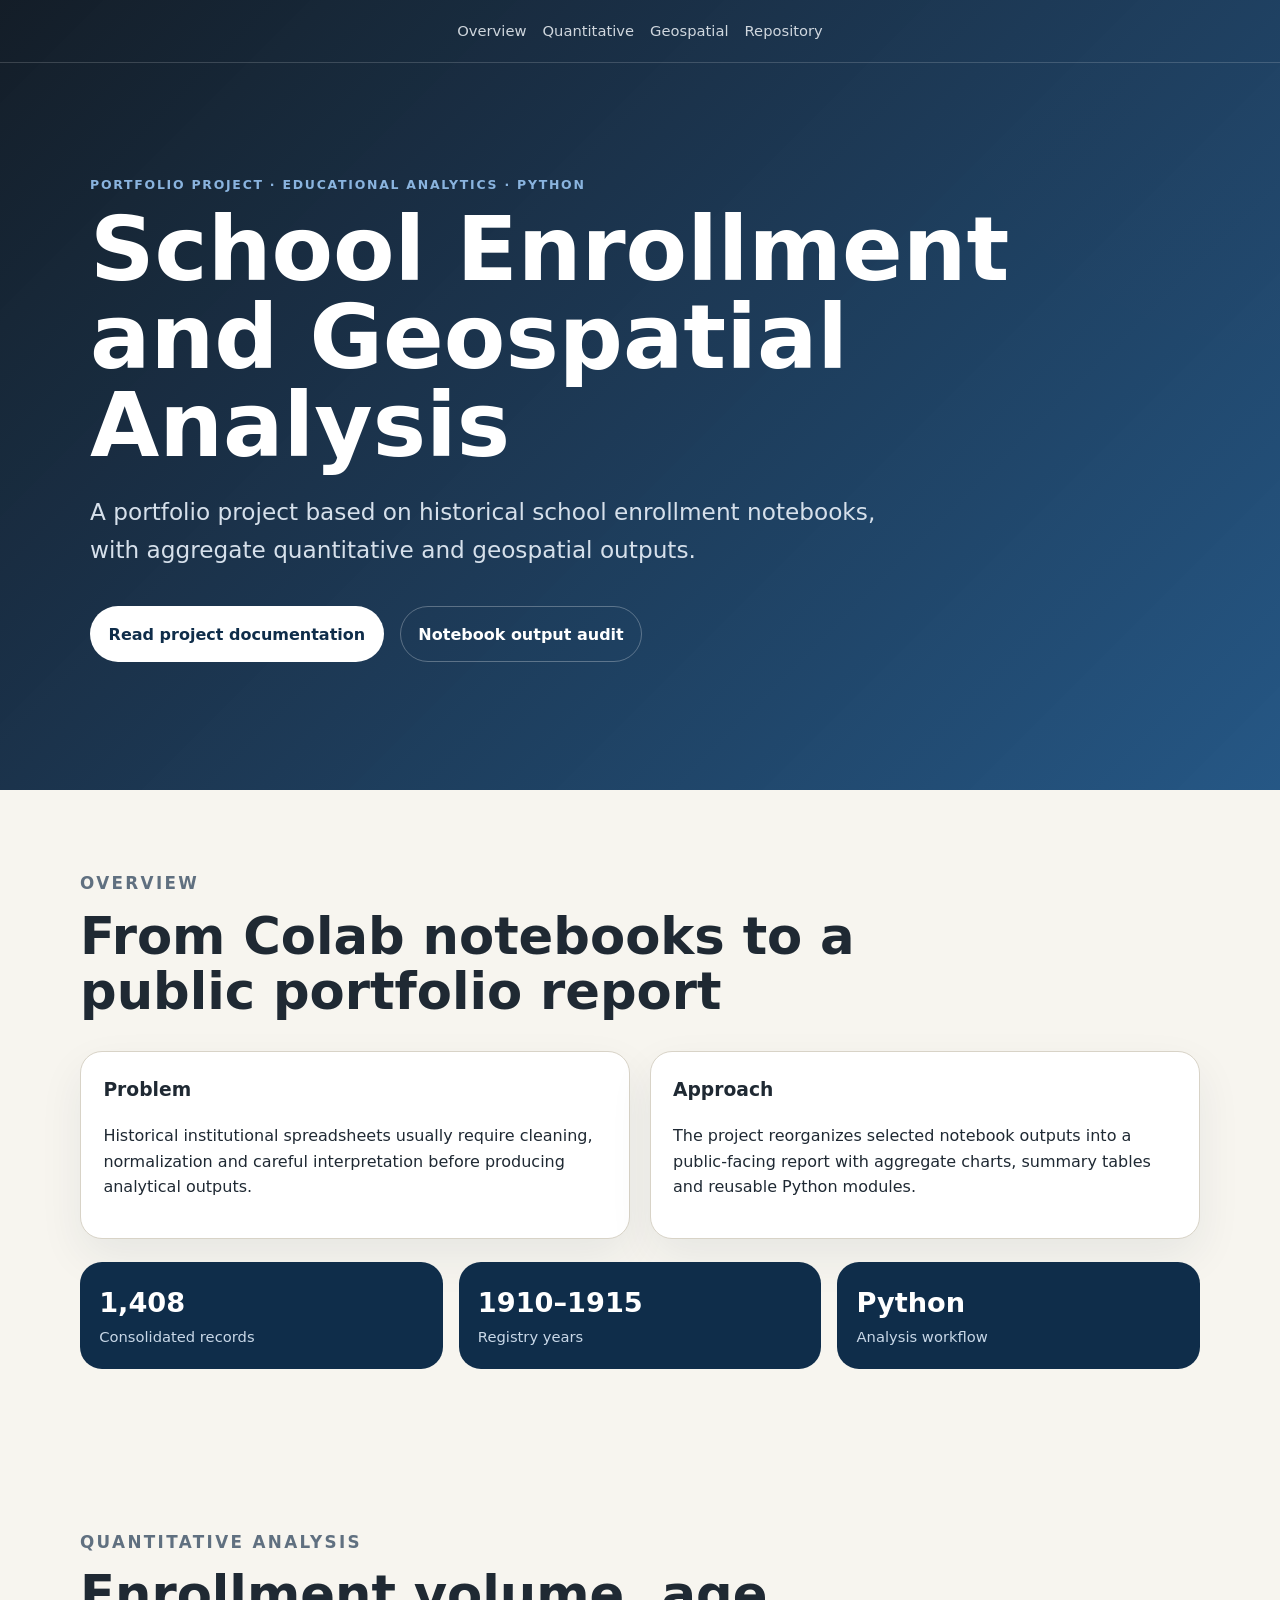
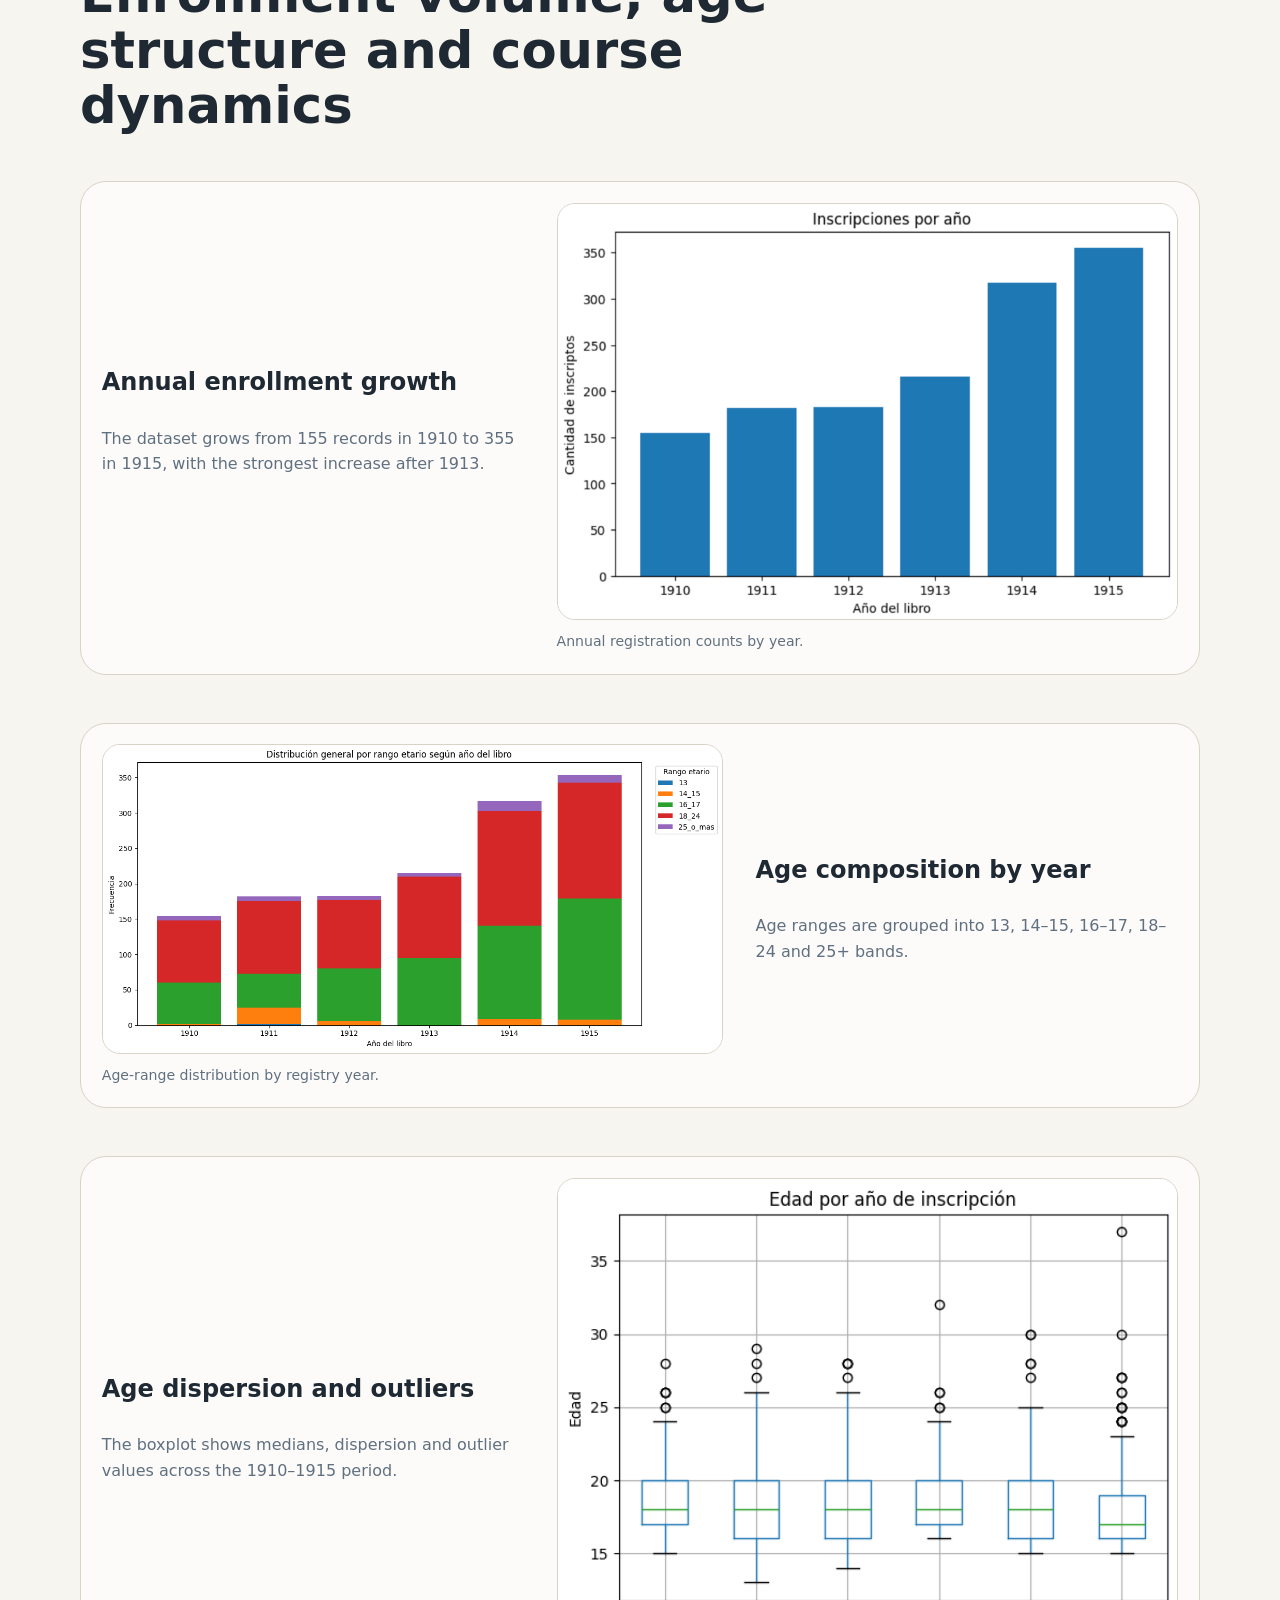
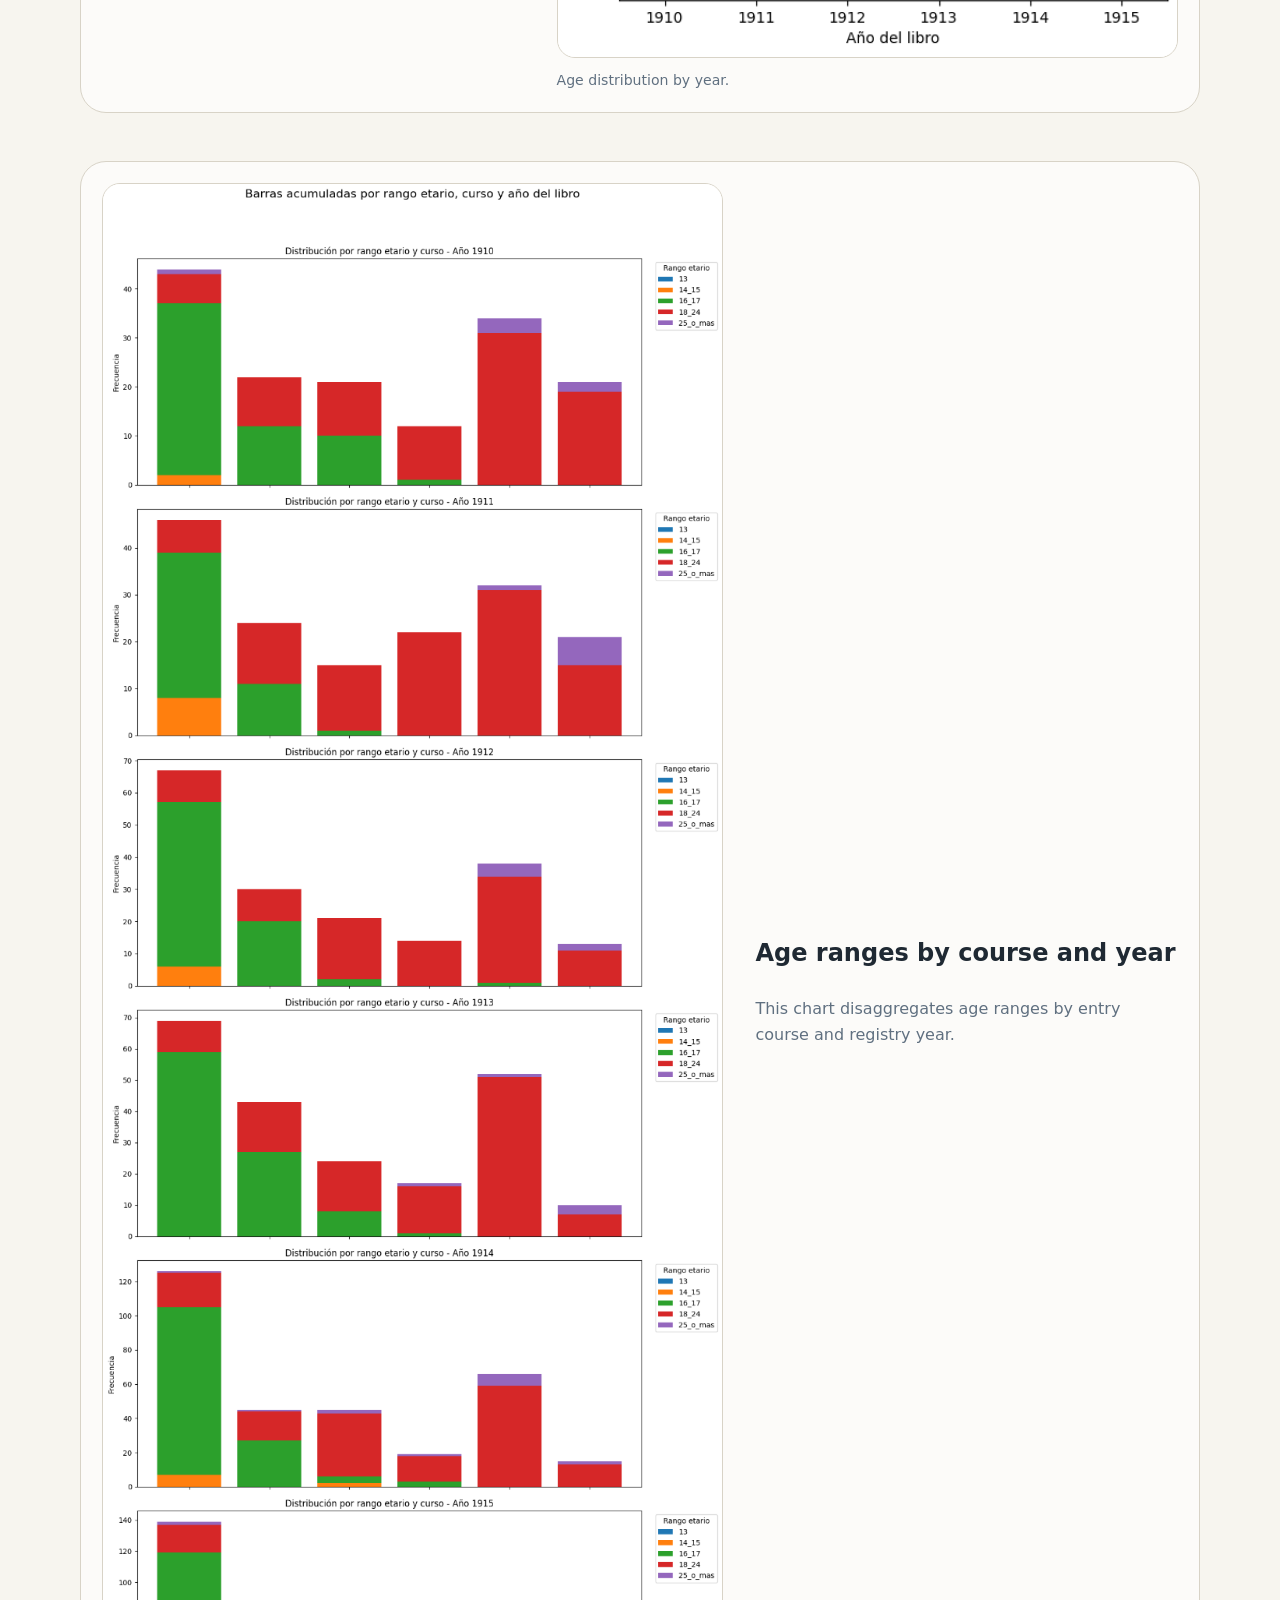
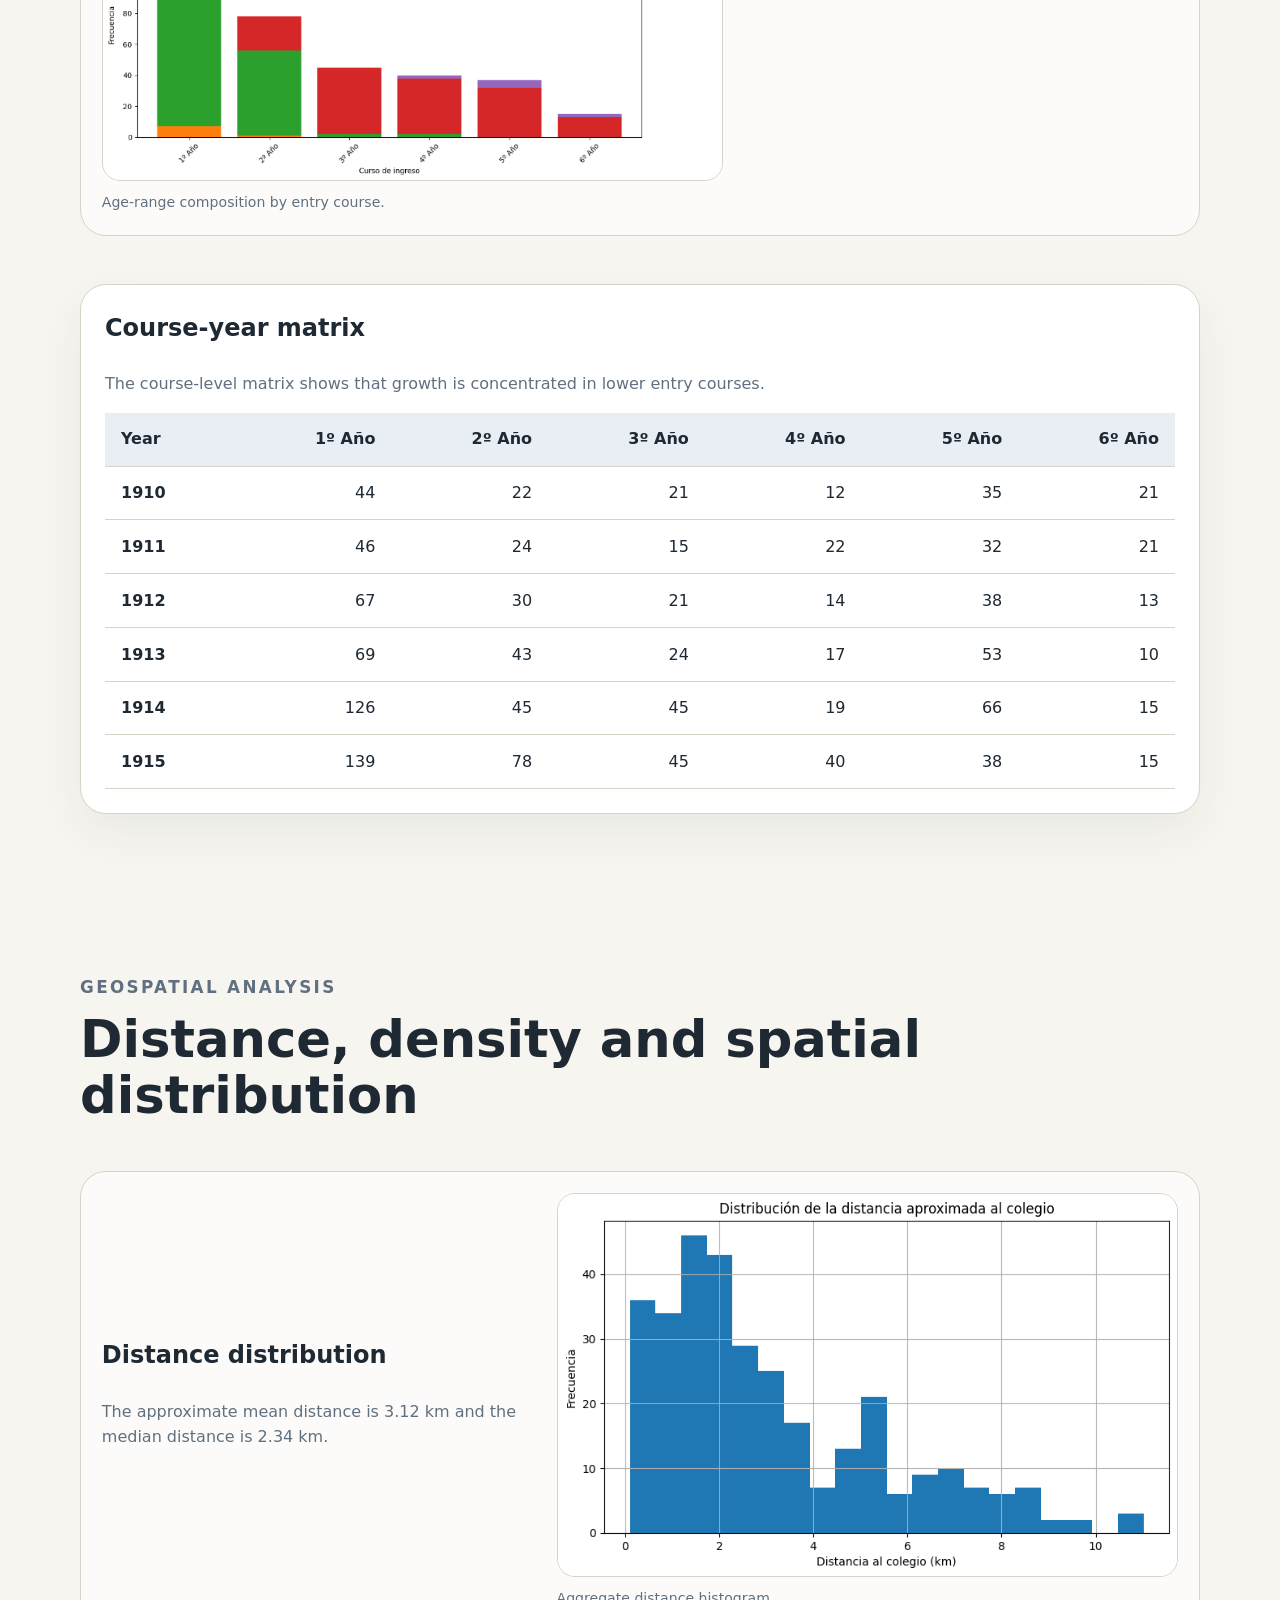
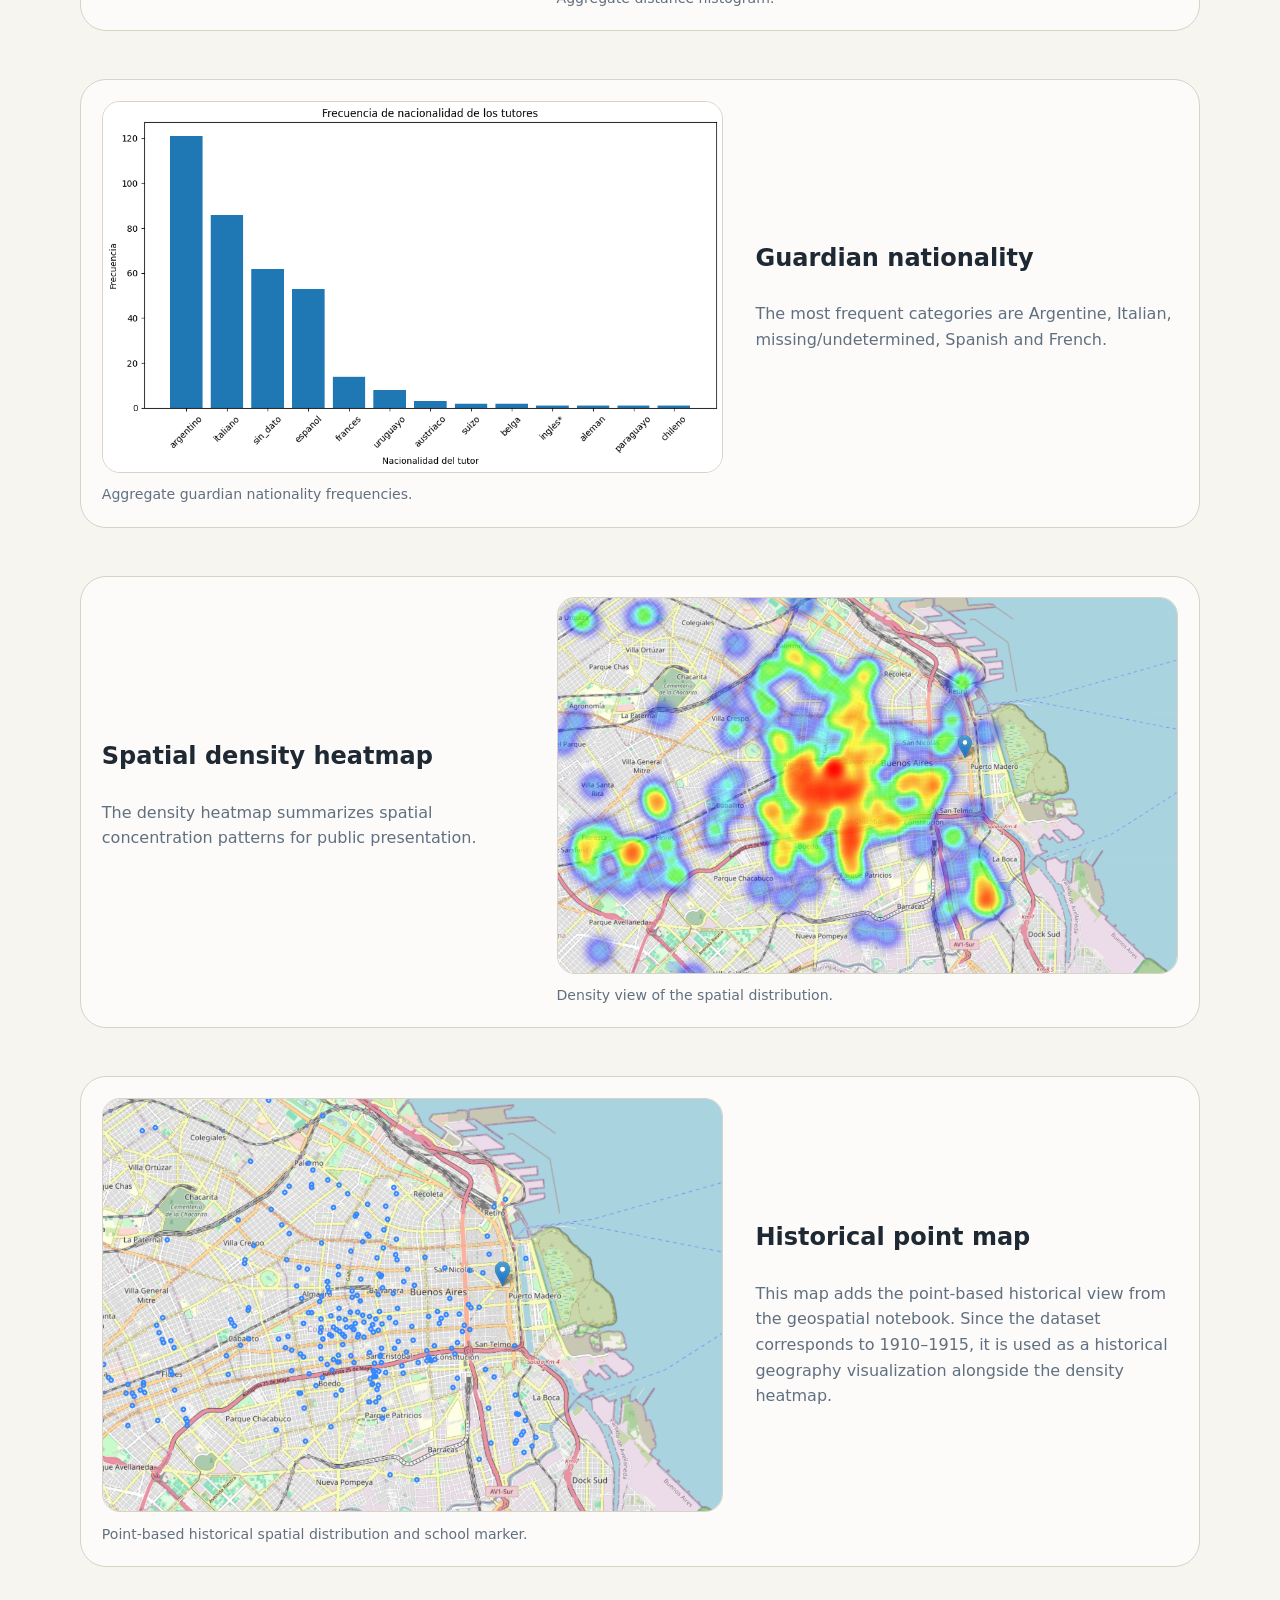
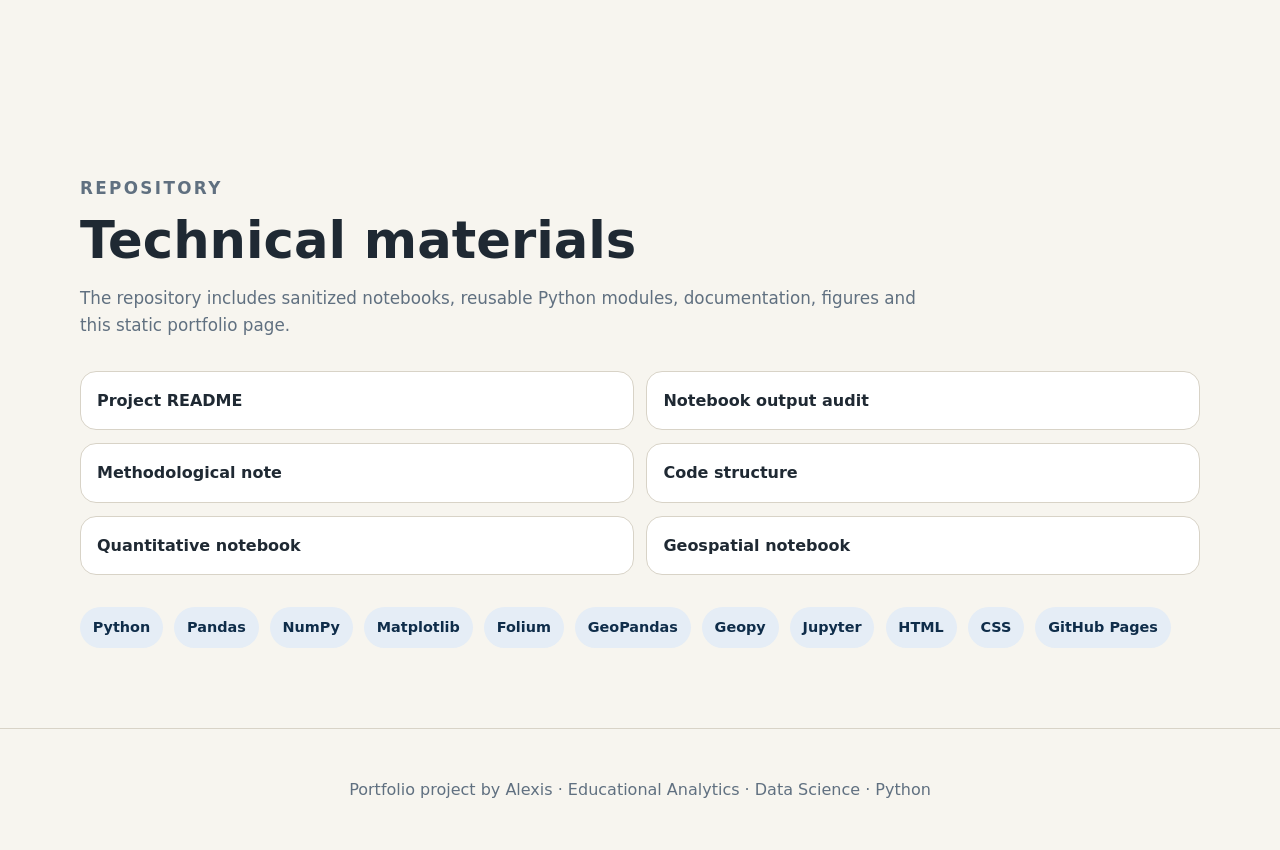
==== commit ae474d0b: "Include historical point map in public web page" ====
--- a/index.html
+++ b/index.html
@@ -27,37 +27,29 @@
 
   <main>
     <section id="overview" class="section">
-      <div class="section-header">
-        <p class="eyebrow">Overview</p>
-        <h2>From Colab notebooks to a public portfolio report</h2>
-      </div>
+      <div class="section-header"><p class="eyebrow">Overview</p><h2>From Colab notebooks to a public portfolio report</h2></div>
       <div class="grid two">
         <div class="card"><h3>Problem</h3><p>Historical institutional spreadsheets usually require cleaning, normalization and careful interpretation before producing analytical outputs.</p></div>
         <div class="card"><h3>Approach</h3><p>The project reorganizes selected notebook outputs into a public-facing report with aggregate charts, summary tables and reusable Python modules.</p></div>
       </div>
-      <div class="metrics">
-        <div class="metric"><span class="metric-value">1,408</span><span class="metric-label">Consolidated records</span></div>
-        <div class="metric"><span class="metric-value">1910–1915</span><span class="metric-label">Registry years</span></div>
-        <div class="metric"><span class="metric-value">Python</span><span class="metric-label">Analysis workflow</span></div>
-      </div>
+      <div class="metrics"><div class="metric"><span class="metric-value">1,408</span><span class="metric-label">Consolidated records</span></div><div class="metric"><span class="metric-value">1910–1915</span><span class="metric-label">Registry years</span></div><div class="metric"><span class="metric-value">Python</span><span class="metric-label">Analysis workflow</span></div></div>
     </section>
 
     <section id="quantitative" class="section">
       <div class="section-header"><p class="eyebrow">Quantitative Analysis</p><h2>Enrollment volume, age structure and course dynamics</h2></div>
-
       <article class="output"><div class="output-text"><h3>Annual enrollment growth</h3><p>The dataset grows from 155 records in 1910 to 355 in 1915, with the strongest increase after 1913.</p></div><figure><img src="assets/screenshots/01_total_enrollment_by_year.png" alt="Annual enrollment by year" /><figcaption>Annual registration counts by year.</figcaption></figure></article>
       <article class="output reverse"><div class="output-text"><h3>Age composition by year</h3><p>Age ranges are grouped into 13, 14–15, 16–17, 18–24 and 25+ bands.</p></div><figure><img src="assets/screenshots/02_age_range_distribution_by_year.png" alt="Age range distribution by year" /><figcaption>Age-range distribution by registry year.</figcaption></figure></article>
       <article class="output"><div class="output-text"><h3>Age dispersion and outliers</h3><p>The boxplot shows medians, dispersion and outlier values across the 1910–1915 period.</p></div><figure><img src="assets/screenshots/03_age_boxplot_by_year.png" alt="Age boxplot by year" /><figcaption>Age distribution by year.</figcaption></figure></article>
       <article class="output reverse"><div class="output-text"><h3>Age ranges by course and year</h3><p>This chart disaggregates age ranges by entry course and registry year.</p></div><figure><img src="assets/screenshots/04_age_range_by_course_and_year.png" alt="Age range by course and year" /><figcaption>Age-range composition by entry course.</figcaption></figure></article>
-
       <article class="table-block"><div><h3>Course-year matrix</h3><p>The course-level matrix shows that growth is concentrated in lower entry courses.</p></div><div class="responsive-table"><table><thead><tr><th>Year</th><th>1º Año</th><th>2º Año</th><th>3º Año</th><th>4º Año</th><th>5º Año</th><th>6º Año</th></tr></thead><tbody><tr><td>1910</td><td>44</td><td>22</td><td>21</td><td>12</td><td>35</td><td>21</td></tr><tr><td>1911</td><td>46</td><td>24</td><td>15</td><td>22</td><td>32</td><td>21</td></tr><tr><td>1912</td><td>67</td><td>30</td><td>21</td><td>14</td><td>38</td><td>13</td></tr><tr><td>1913</td><td>69</td><td>43</td><td>24</td><td>17</td><td>53</td><td>10</td></tr><tr><td>1914</td><td>126</td><td>45</td><td>45</td><td>19</td><td>66</td><td>15</td></tr><tr><td>1915</td><td>139</td><td>78</td><td>45</td><td>40</td><td>38</td><td>15</td></tr></tbody></table></div></article>
     </section>
 
     <section id="geospatial" class="section">
-      <div class="section-header"><p class="eyebrow">Geospatial Analysis</p><h2>Distance, density and aggregate categories</h2></div>
+      <div class="section-header"><p class="eyebrow">Geospatial Analysis</p><h2>Distance, density and spatial distribution</h2></div>
       <article class="output"><div class="output-text"><h3>Distance distribution</h3><p>The approximate mean distance is 3.12 km and the median distance is 2.34 km.</p></div><figure><img src="assets/screenshots/05_distance_to_school_distribution.png" alt="Distance distribution" /><figcaption>Aggregate distance histogram.</figcaption></figure></article>
       <article class="output reverse"><div class="output-text"><h3>Guardian nationality</h3><p>The most frequent categories are Argentine, Italian, missing/undetermined, Spanish and French.</p></div><figure><img src="assets/screenshots/06_guardian_nationality_distribution.png" alt="Guardian nationality distribution" /><figcaption>Aggregate guardian nationality frequencies.</figcaption></figure></article>
       <article class="output"><div class="output-text"><h3>Spatial density heatmap</h3><p>The density heatmap summarizes spatial concentration patterns for public presentation.</p></div><figure><img src="assets/screenshots/07_student_spatial_density_heatmap.png" alt="Spatial density heatmap" /><figcaption>Density view of the spatial distribution.</figcaption></figure></article>
+      <article class="output reverse"><div class="output-text"><h3>Historical point map</h3><p>This map adds the point-based historical view from the geospatial notebook. Since the dataset corresponds to 1910–1915, it is used as a historical geography visualization alongside the density heatmap.</p></div><figure><img src="assets/screenshots/07_%73tudent_spatial_distribution_%70oints.png" alt="Historical point map" /><figcaption>Point-based historical spatial distribution and school marker.</figcaption></figure></article>
     </section>
 
     <section id="repository" class="section"><div class="section-header"><p class="eyebrow">Repository</p><h2>Technical materials</h2><p>The repository includes sanitized notebooks, reusable Python modules, documentation, figures and this static portfolio page.</p></div><div class="links"><a href="README.md">Project README</a><a href="docs/notebook_output_audit.md">Notebook output audit</a><a href="docs/methodology.md">Methodological note</a><a href="docs/code_structure.md">Code structure</a><a href="notebooks/01_quantitative_enrollment_analysis_sanitized.ipynb">Quantitative notebook</a><a href="notebooks/02_geospatial_analysis_sanitized.ipynb">Geospatial notebook</a></div><div class="tech-stack"><span>Python</span><span>Pandas</span><span>NumPy</span><span>Matplotlib</span><span>Folium</span><span>GeoPandas</span><span>Geopy</span><span>Jupyter</span><span>HTML</span><span>CSS</span><span>GitHub Pages</span></div></section>
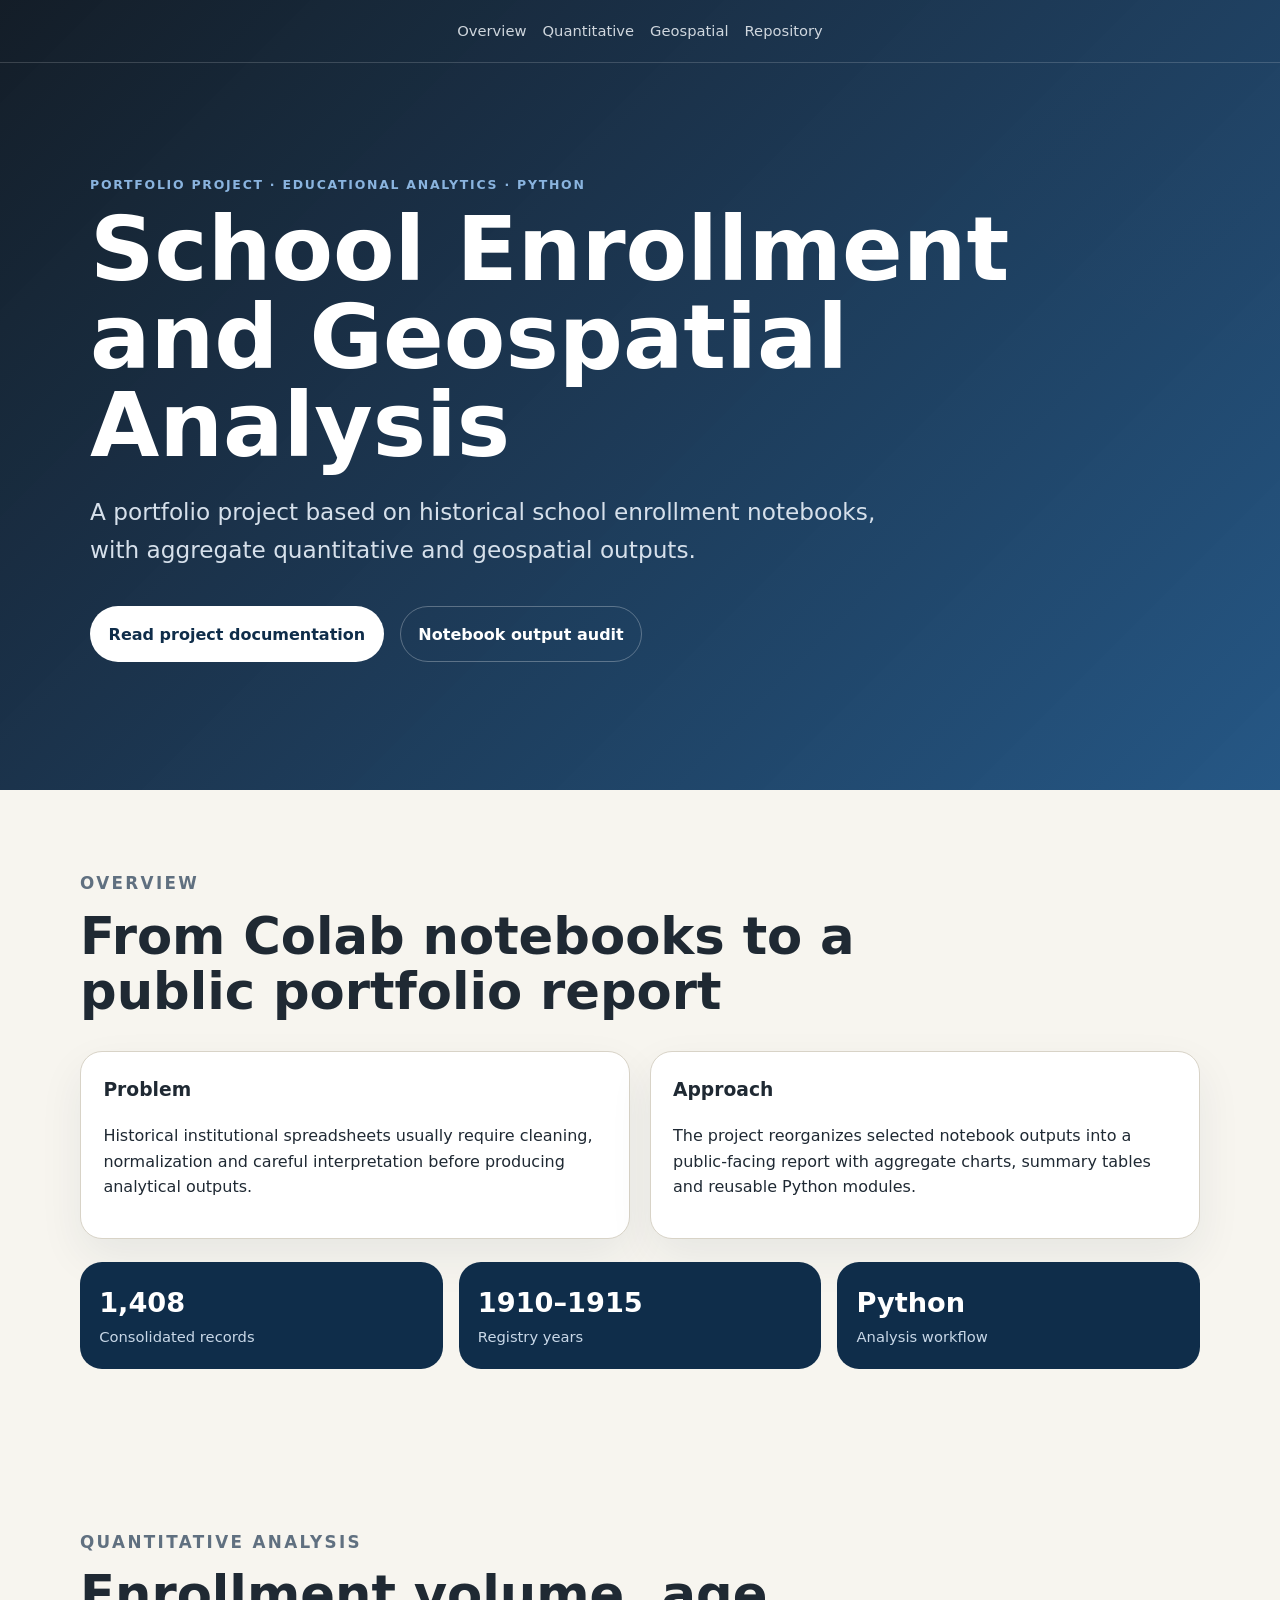
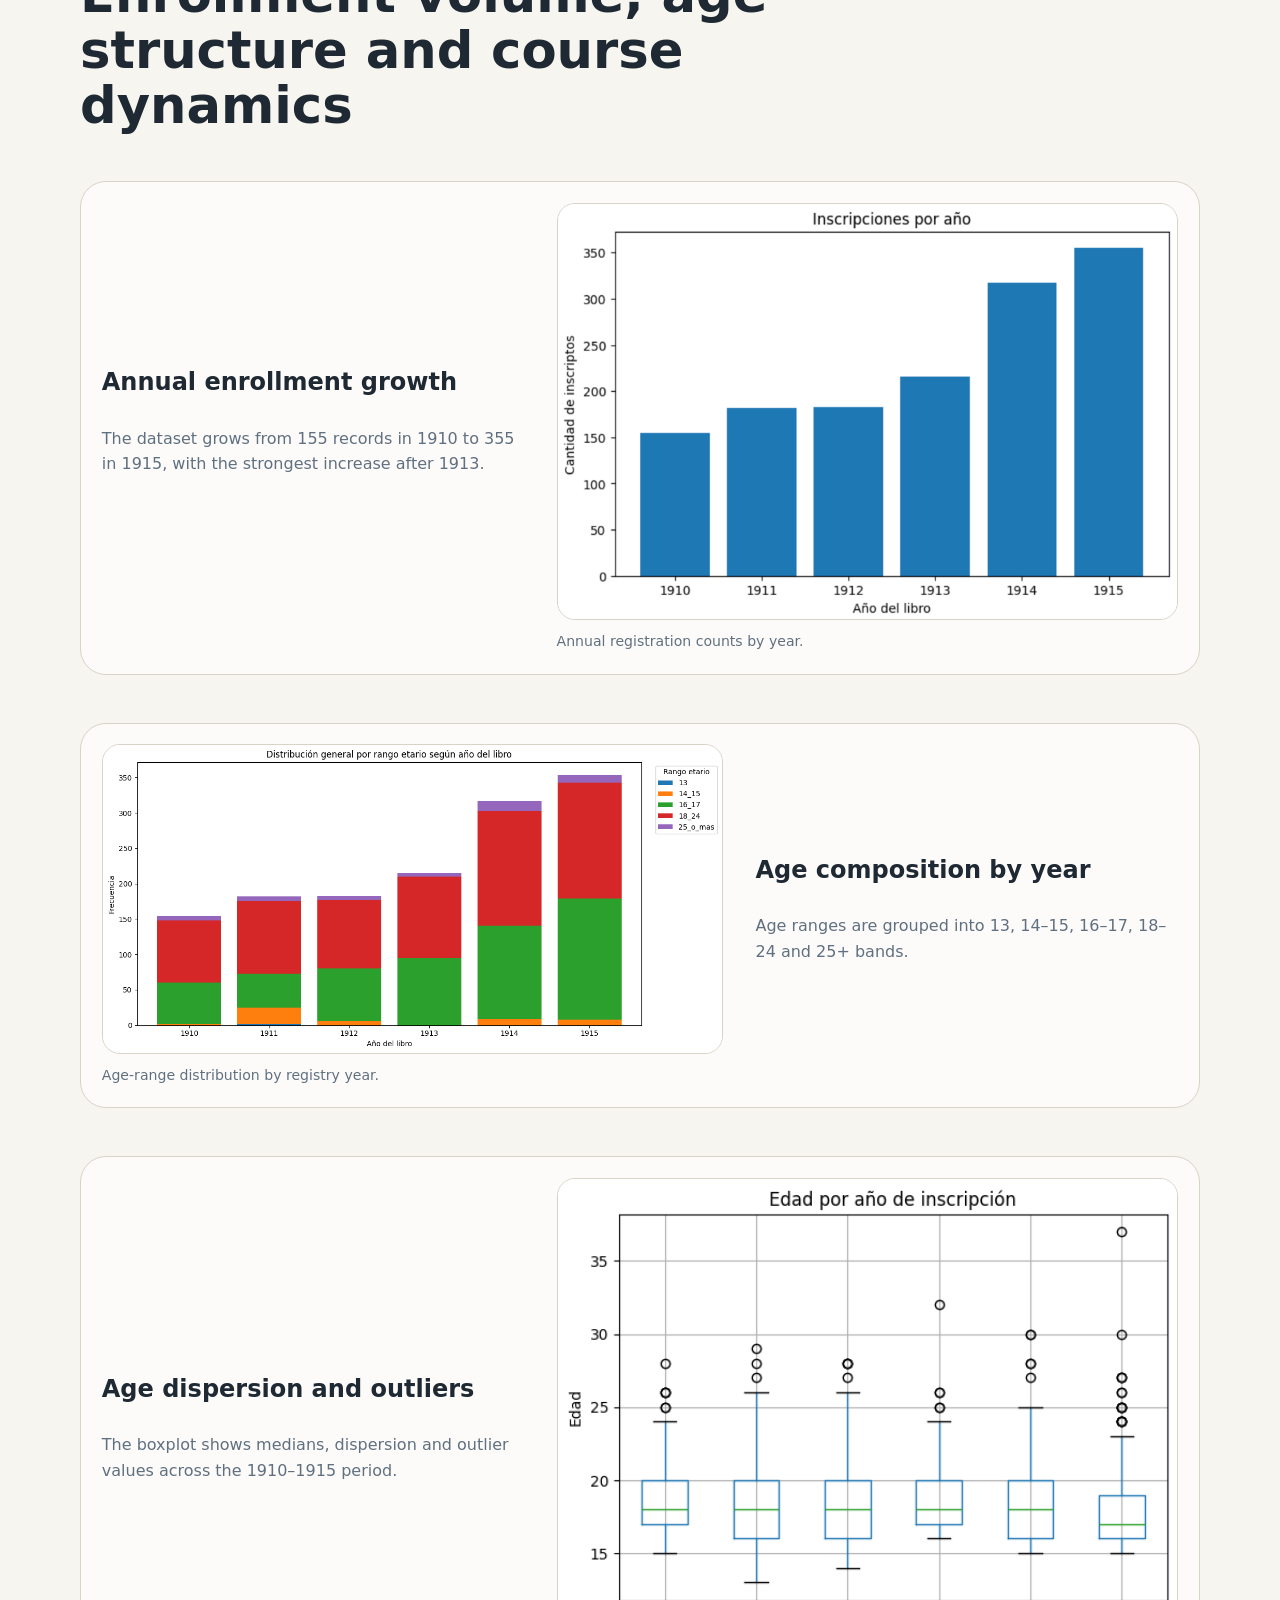
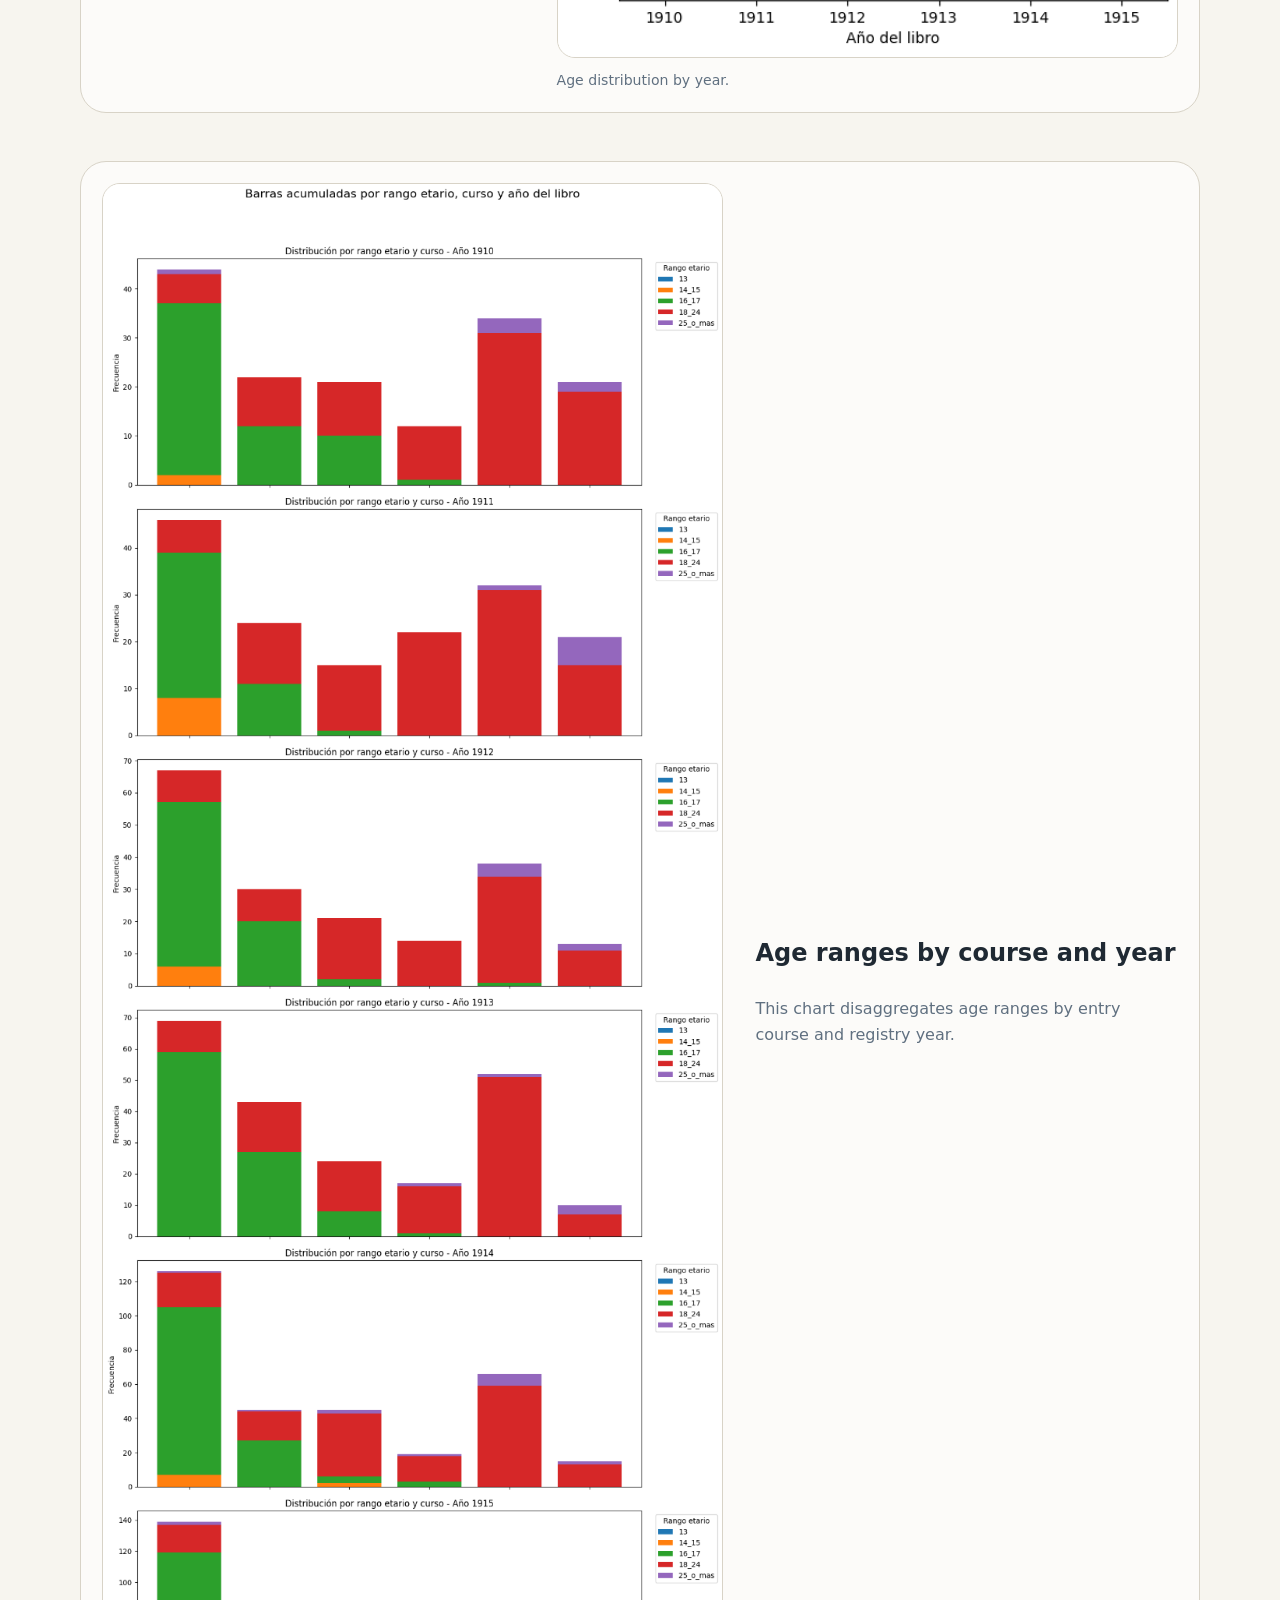
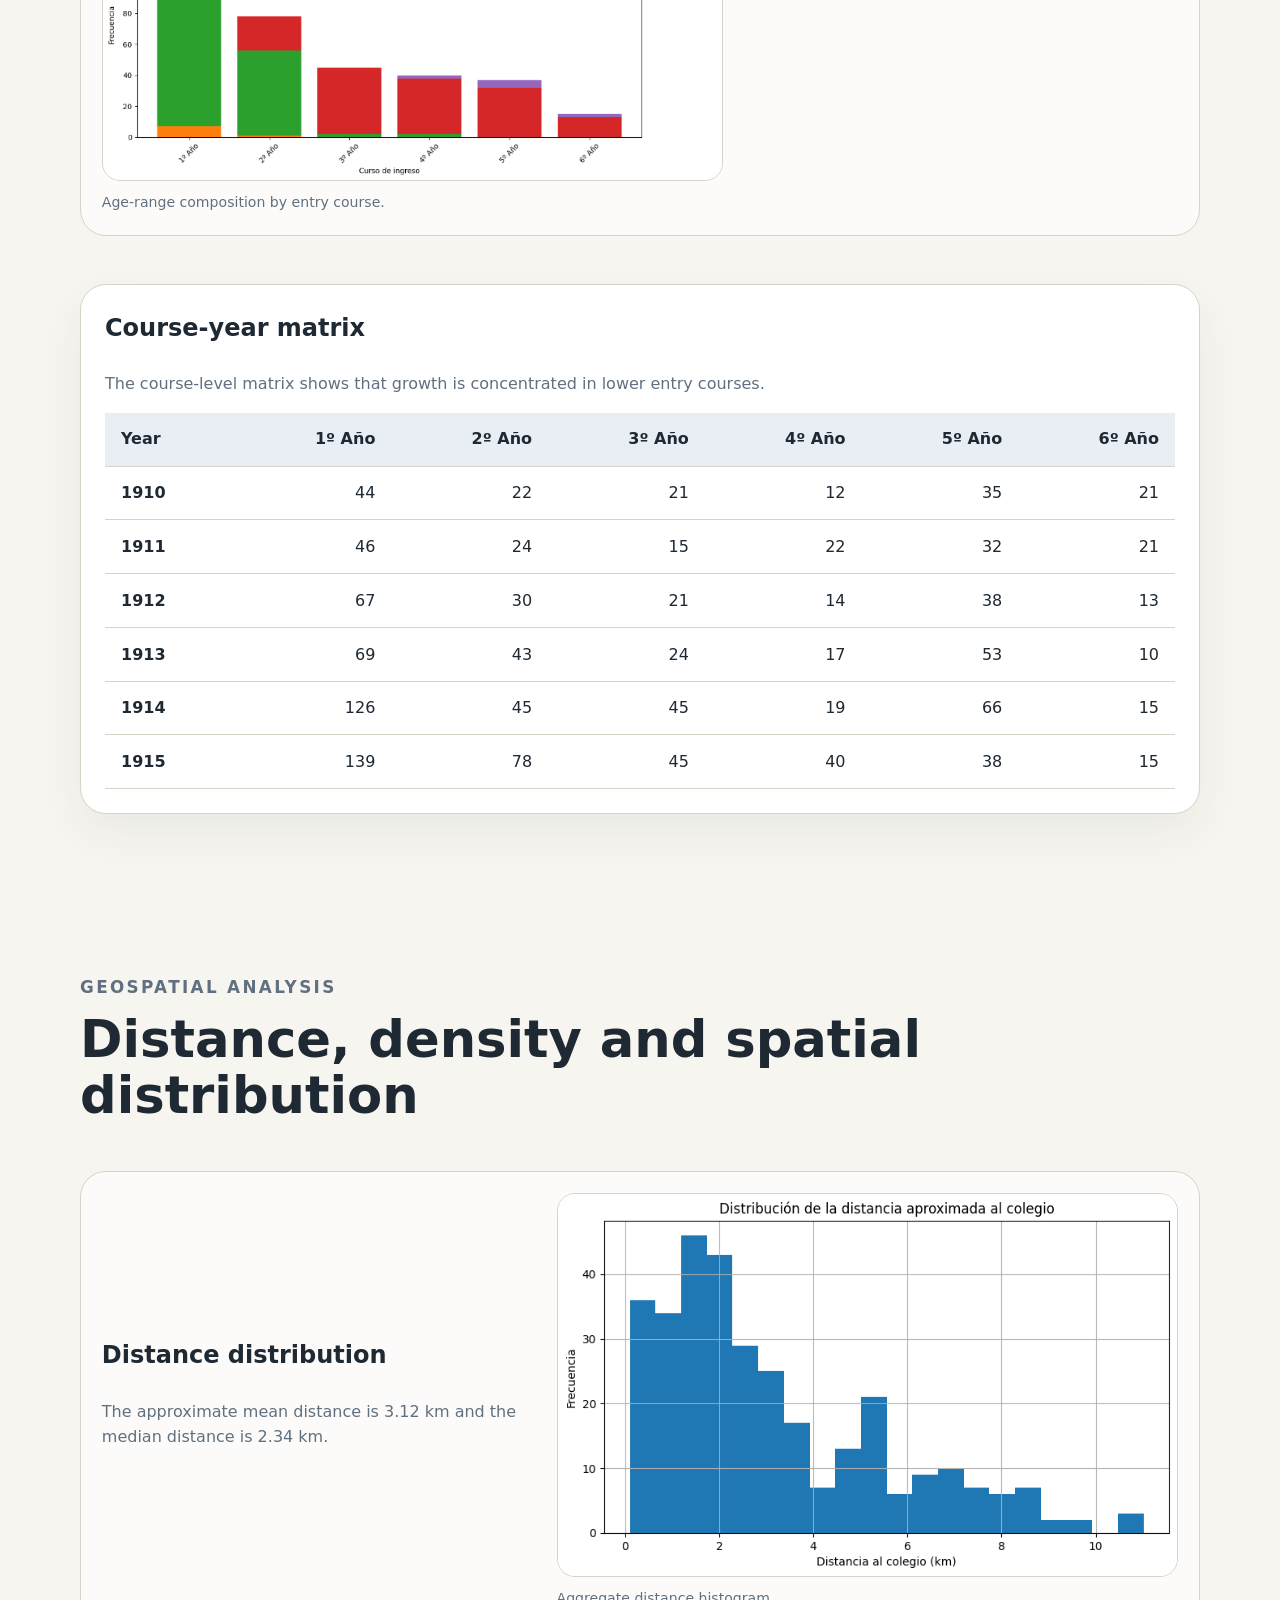
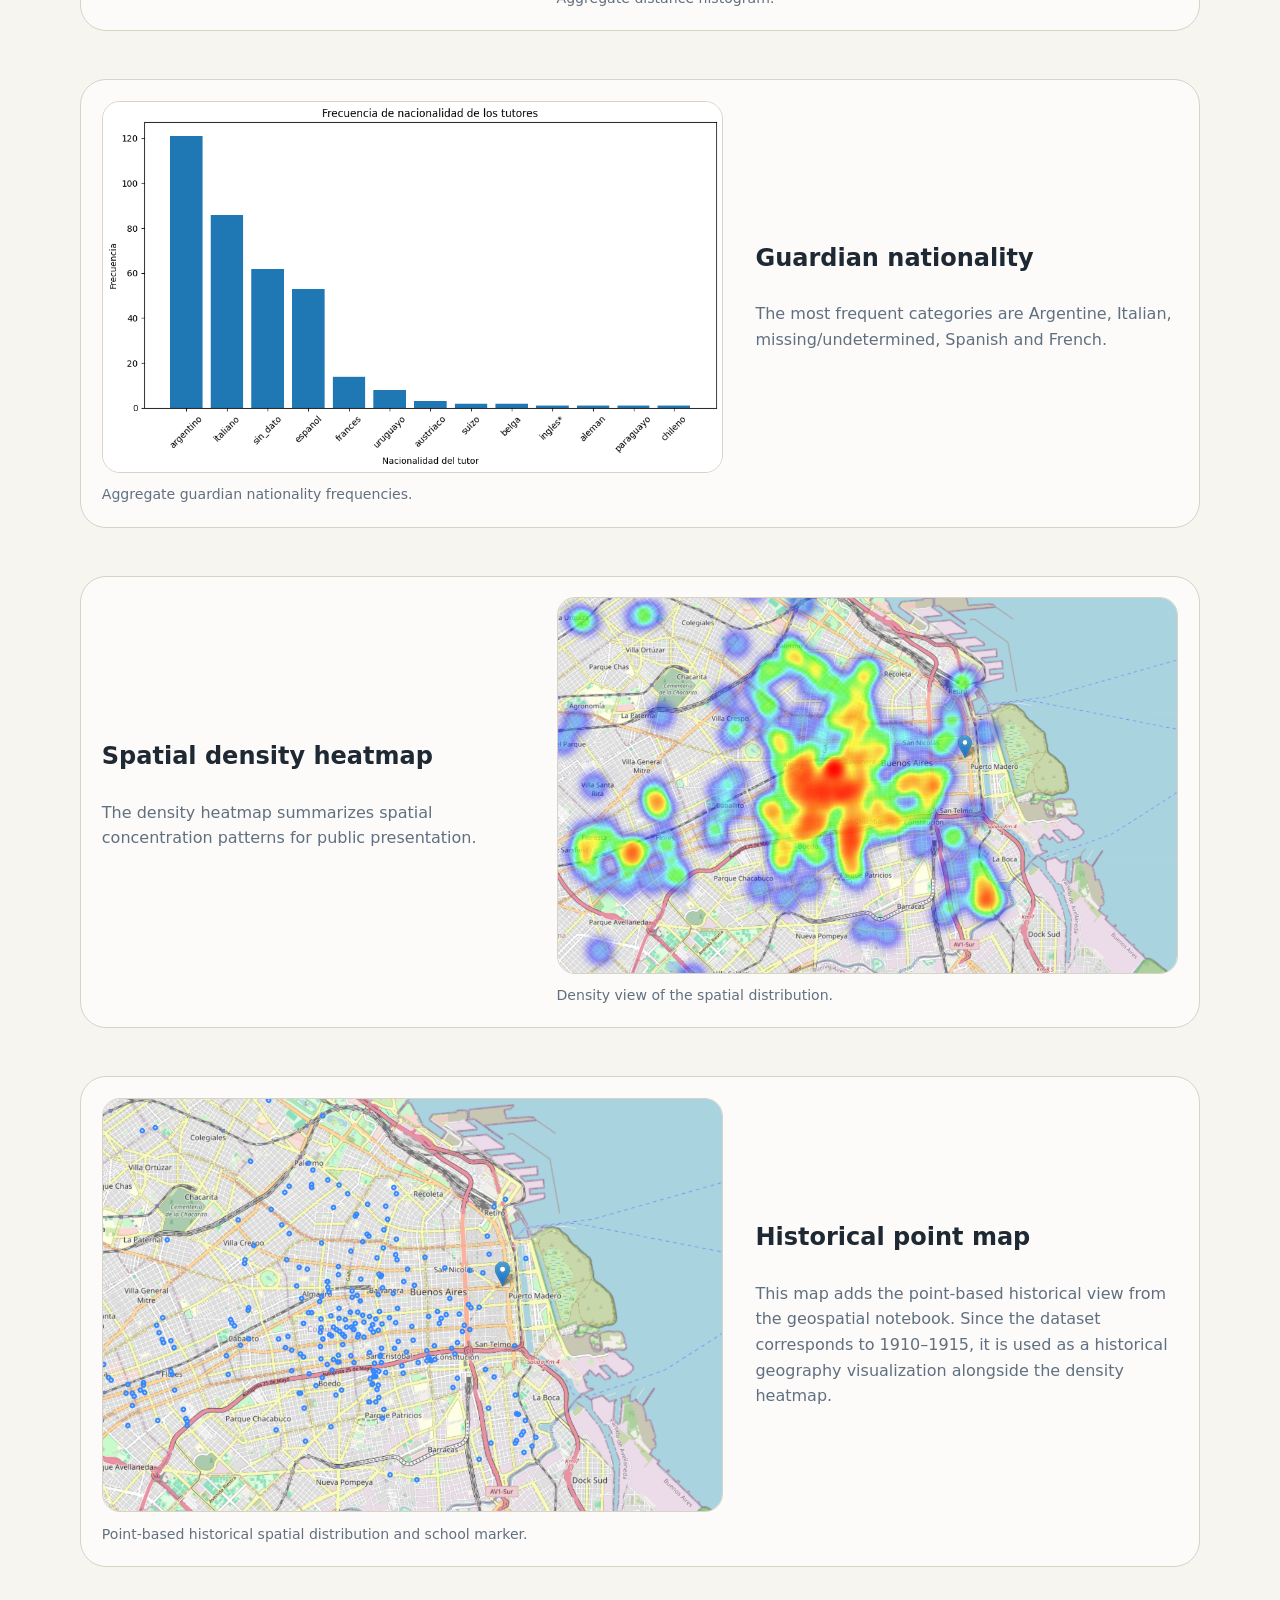
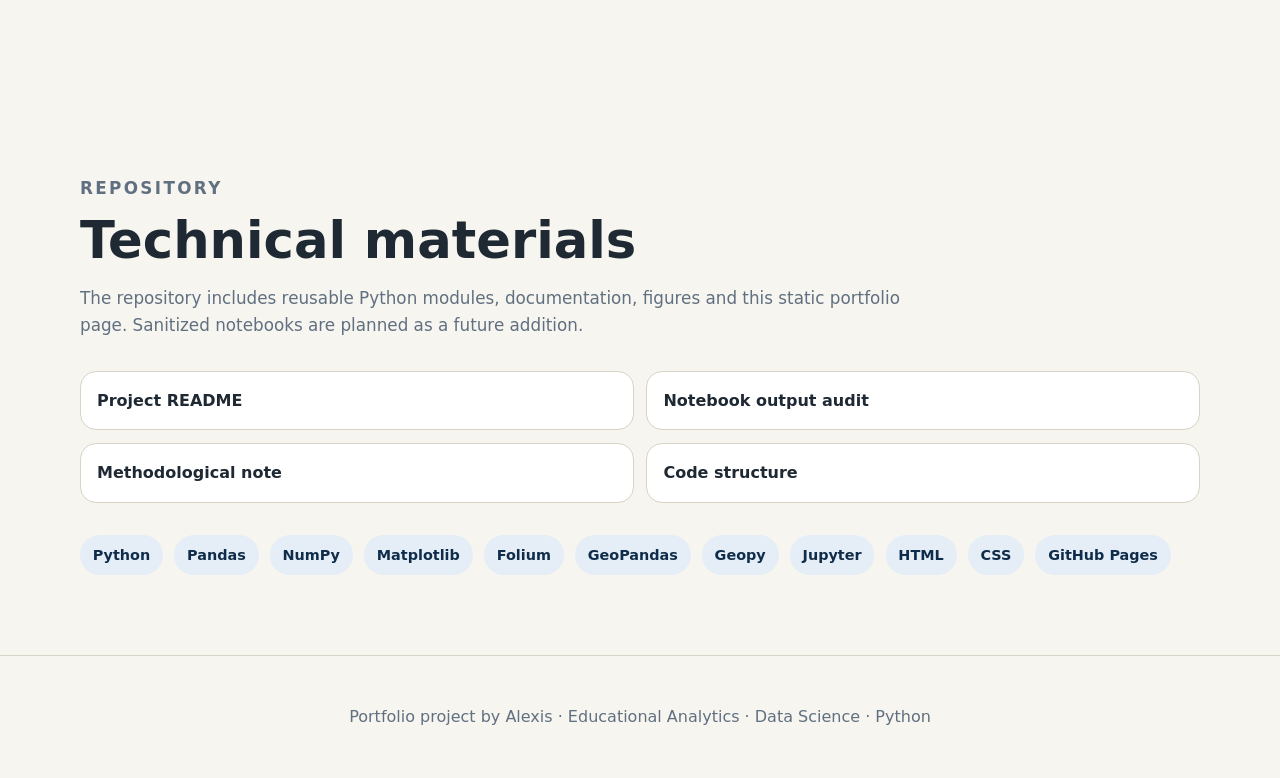
==== commit 39f99225: "Fix reproducibility docs and remove missing notebook links" ====
--- a/index.html
+++ b/index.html
@@ -49,10 +49,10 @@
       <article class="output"><div class="output-text"><h3>Distance distribution</h3><p>The approximate mean distance is 3.12 km and the median distance is 2.34 km.</p></div><figure><img src="assets/screenshots/05_distance_to_school_distribution.png" alt="Distance distribution" /><figcaption>Aggregate distance histogram.</figcaption></figure></article>
       <article class="output reverse"><div class="output-text"><h3>Guardian nationality</h3><p>The most frequent categories are Argentine, Italian, missing/undetermined, Spanish and French.</p></div><figure><img src="assets/screenshots/06_guardian_nationality_distribution.png" alt="Guardian nationality distribution" /><figcaption>Aggregate guardian nationality frequencies.</figcaption></figure></article>
       <article class="output"><div class="output-text"><h3>Spatial density heatmap</h3><p>The density heatmap summarizes spatial concentration patterns for public presentation.</p></div><figure><img src="assets/screenshots/07_student_spatial_density_heatmap.png" alt="Spatial density heatmap" /><figcaption>Density view of the spatial distribution.</figcaption></figure></article>
-      <article class="output reverse"><div class="output-text"><h3>Historical point map</h3><p>This map adds the point-based historical view from the geospatial notebook. Since the dataset corresponds to 1910–1915, it is used as a historical geography visualization alongside the density heatmap.</p></div><figure><img src="assets/screenshots/07_%73tudent_spatial_distribution_%70oints.png" alt="Historical point map" /><figcaption>Point-based historical spatial distribution and school marker.</figcaption></figure></article>
+      <article class="output reverse"><div class="output-text"><h3>Historical point map</h3><p>This map adds the point-based historical view from the geospatial notebook. Since the dataset corresponds to 1910–1915, it is used as a historical geography visualization alongside the density heatmap.</p></div><figure><img src="assets/screenshots/07_student_spatial_distribution_points.png" alt="Historical point map" /><figcaption>Point-based historical spatial distribution and school marker.</figcaption></figure></article>
     </section>
 
-    <section id="repository" class="section"><div class="section-header"><p class="eyebrow">Repository</p><h2>Technical materials</h2><p>The repository includes sanitized notebooks, reusable Python modules, documentation, figures and this static portfolio page.</p></div><div class="links"><a href="README.md">Project README</a><a href="docs/notebook_output_audit.md">Notebook output audit</a><a href="docs/methodology.md">Methodological note</a><a href="docs/code_structure.md">Code structure</a><a href="notebooks/01_quantitative_enrollment_analysis_sanitized.ipynb">Quantitative notebook</a><a href="notebooks/02_geospatial_analysis_sanitized.ipynb">Geospatial notebook</a></div><div class="tech-stack"><span>Python</span><span>Pandas</span><span>NumPy</span><span>Matplotlib</span><span>Folium</span><span>GeoPandas</span><span>Geopy</span><span>Jupyter</span><span>HTML</span><span>CSS</span><span>GitHub Pages</span></div></section>
+    <section id="repository" class="section"><div class="section-header"><p class="eyebrow">Repository</p><h2>Technical materials</h2><p>The repository includes reusable Python modules, documentation, figures and this static portfolio page. Sanitized notebooks are planned as a future addition.</p></div><div class="links"><a href="README.md">Project README</a><a href="docs/notebook_output_audit.md">Notebook output audit</a><a href="docs/methodology.md">Methodological note</a><a href="docs/code_structure.md">Code structure</a></div><div class="tech-stack"><span>Python</span><span>Pandas</span><span>NumPy</span><span>Matplotlib</span><span>Folium</span><span>GeoPandas</span><span>Geopy</span><span>Jupyter</span><span>HTML</span><span>CSS</span><span>GitHub Pages</span></div></section>
   </main>
   <footer><p>Portfolio project by Alexis · Educational Analytics · Data Science · Python</p></footer>
 </body>
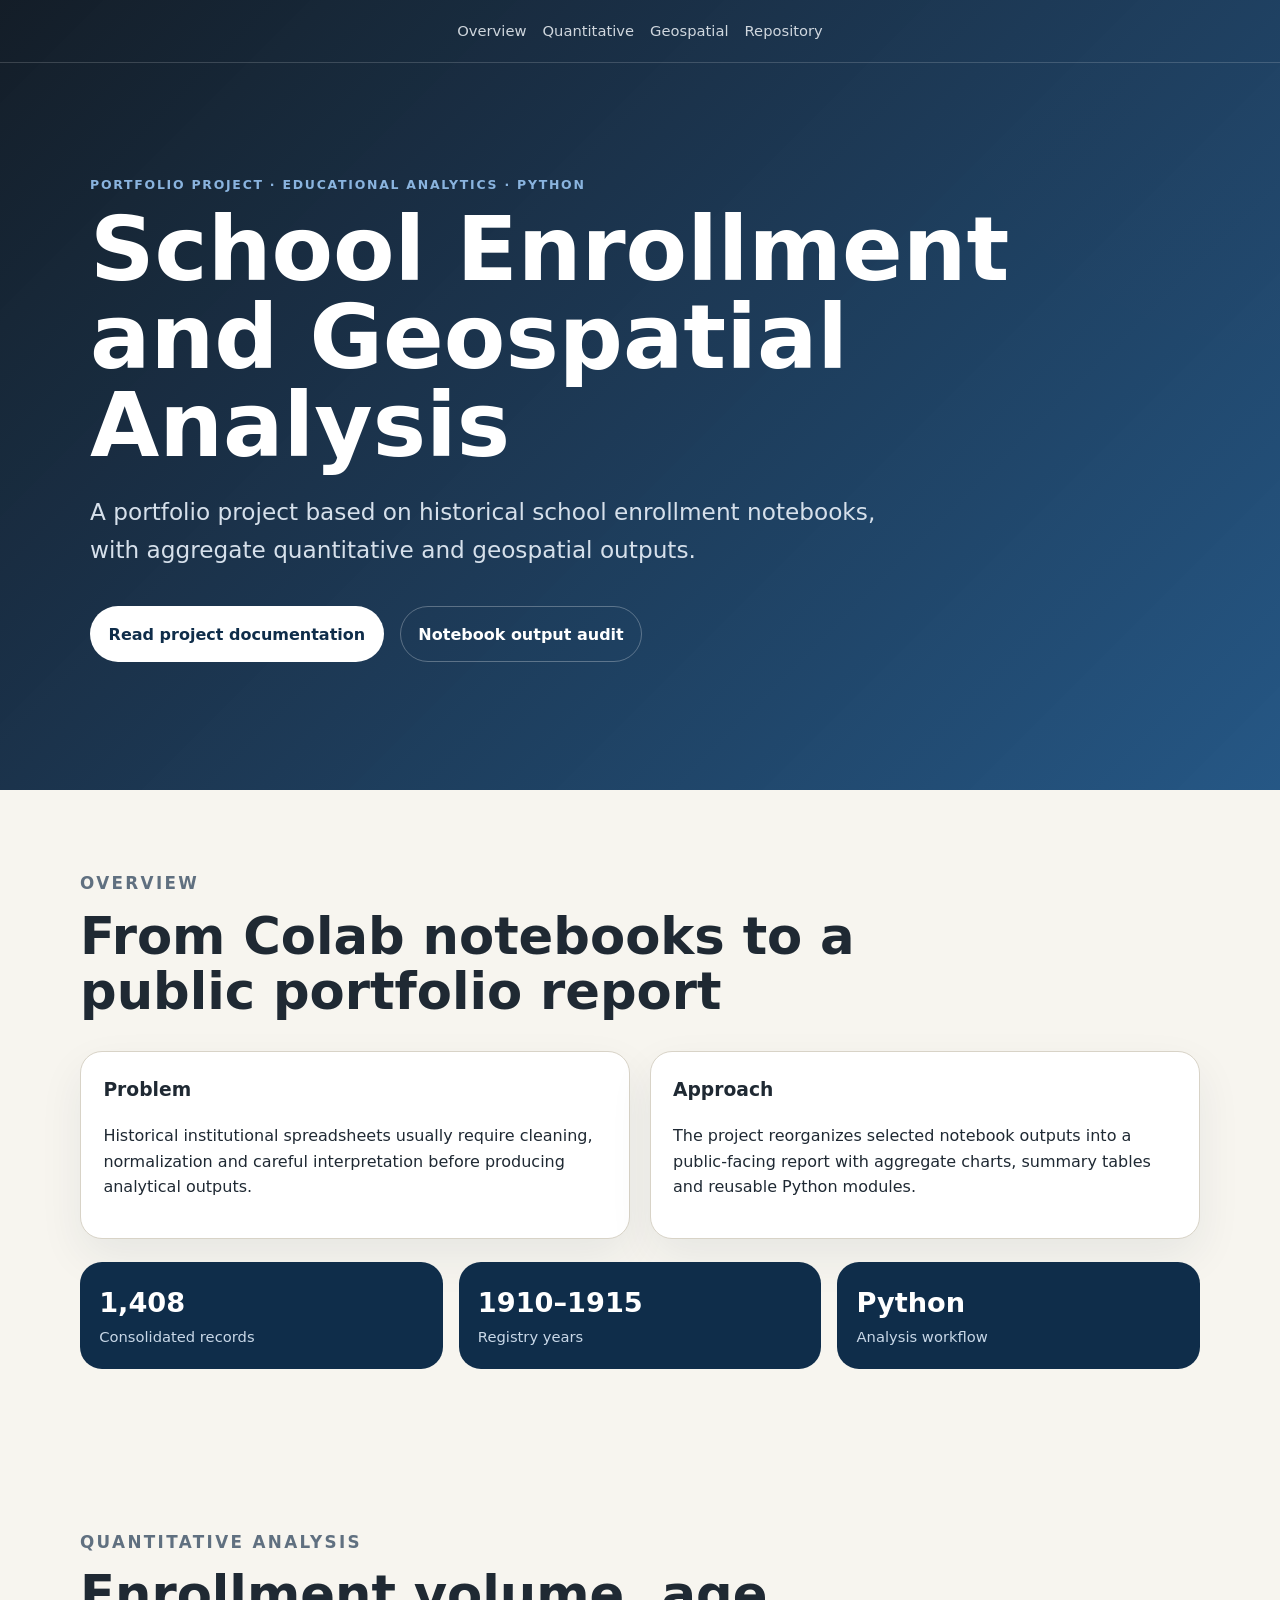
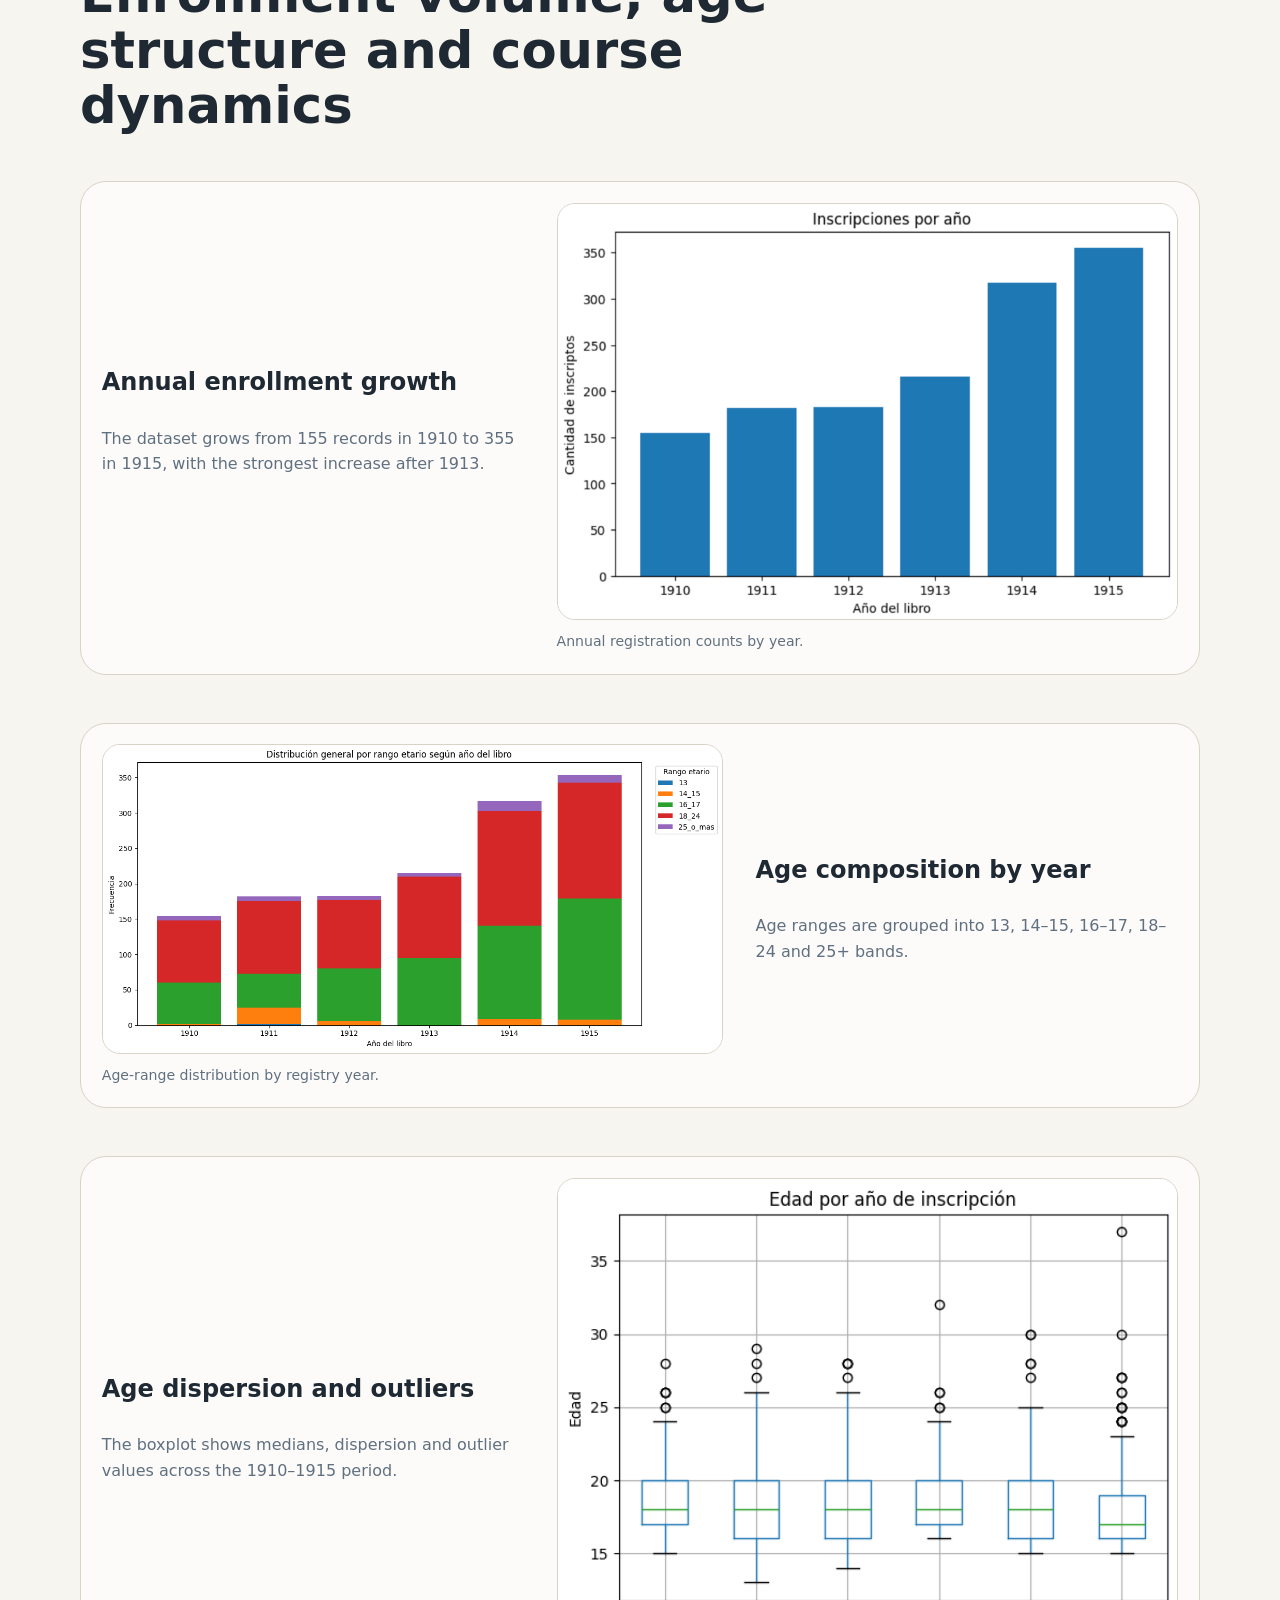
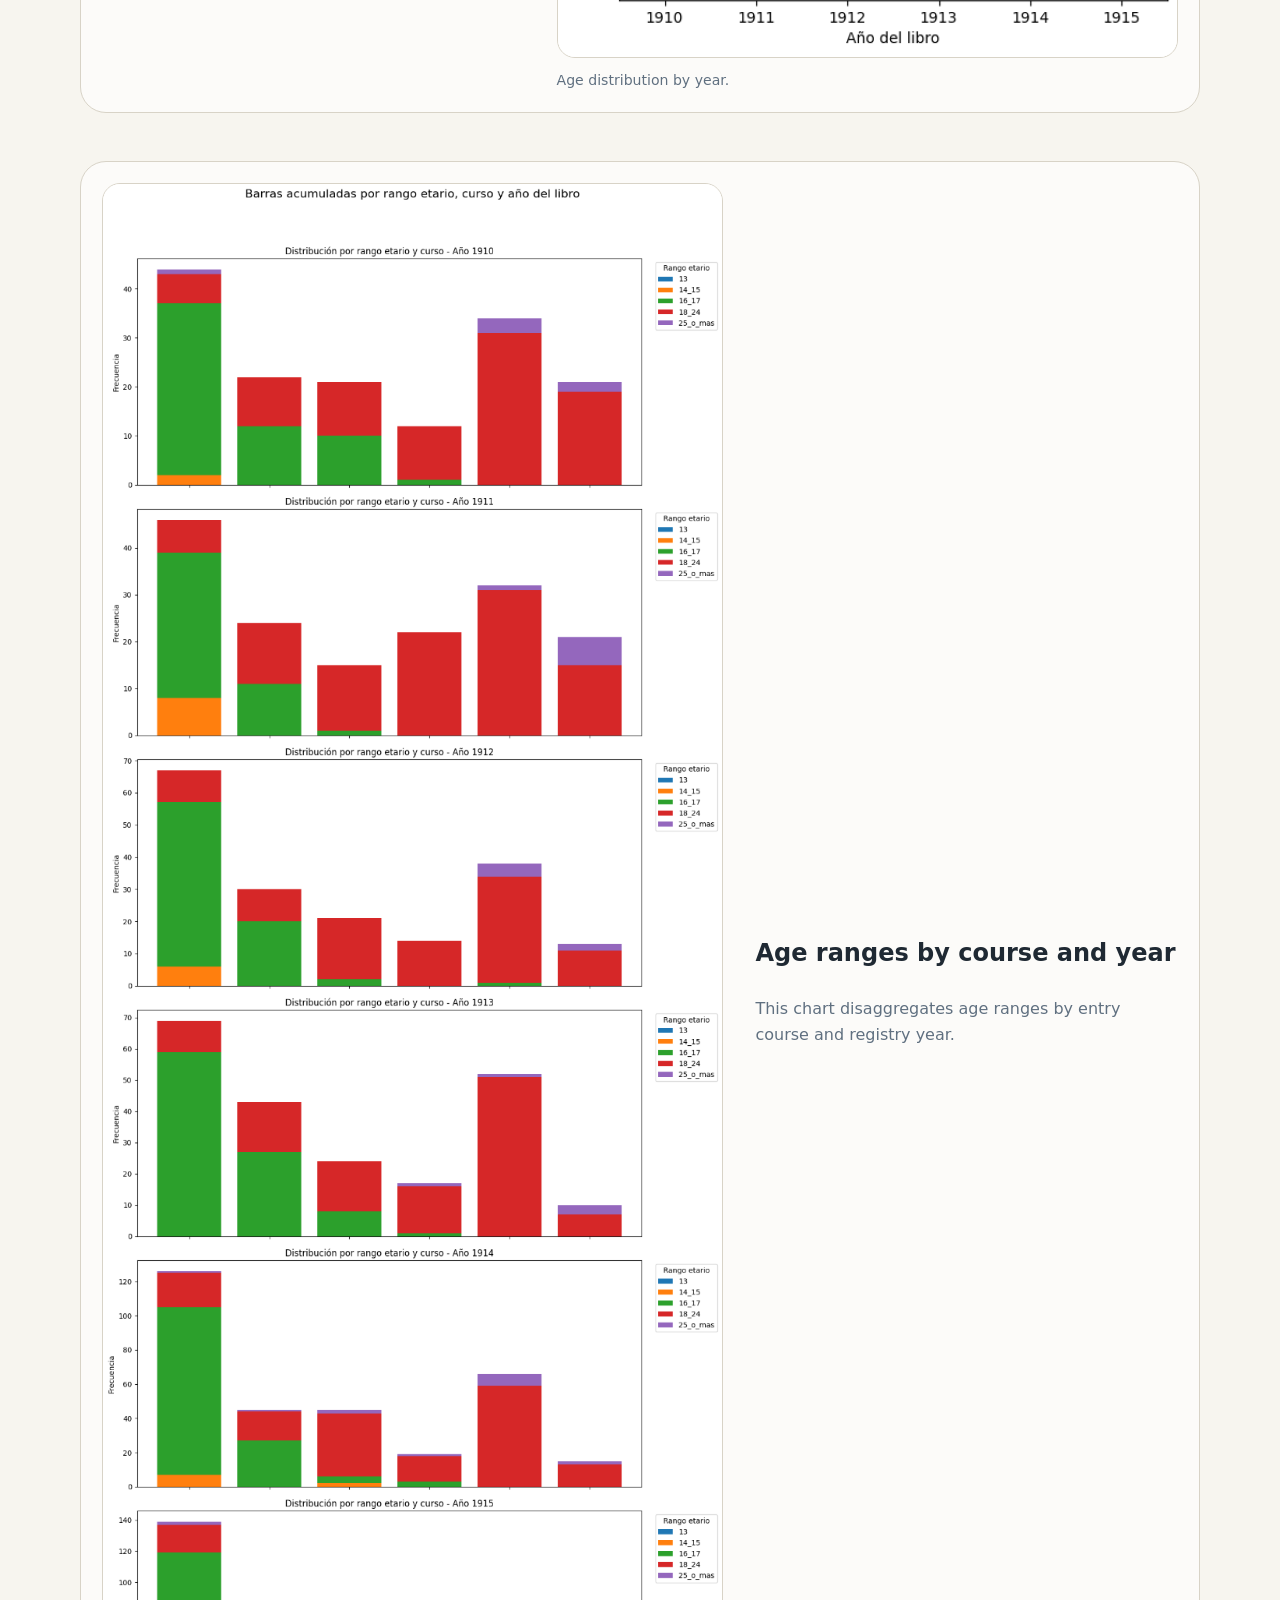
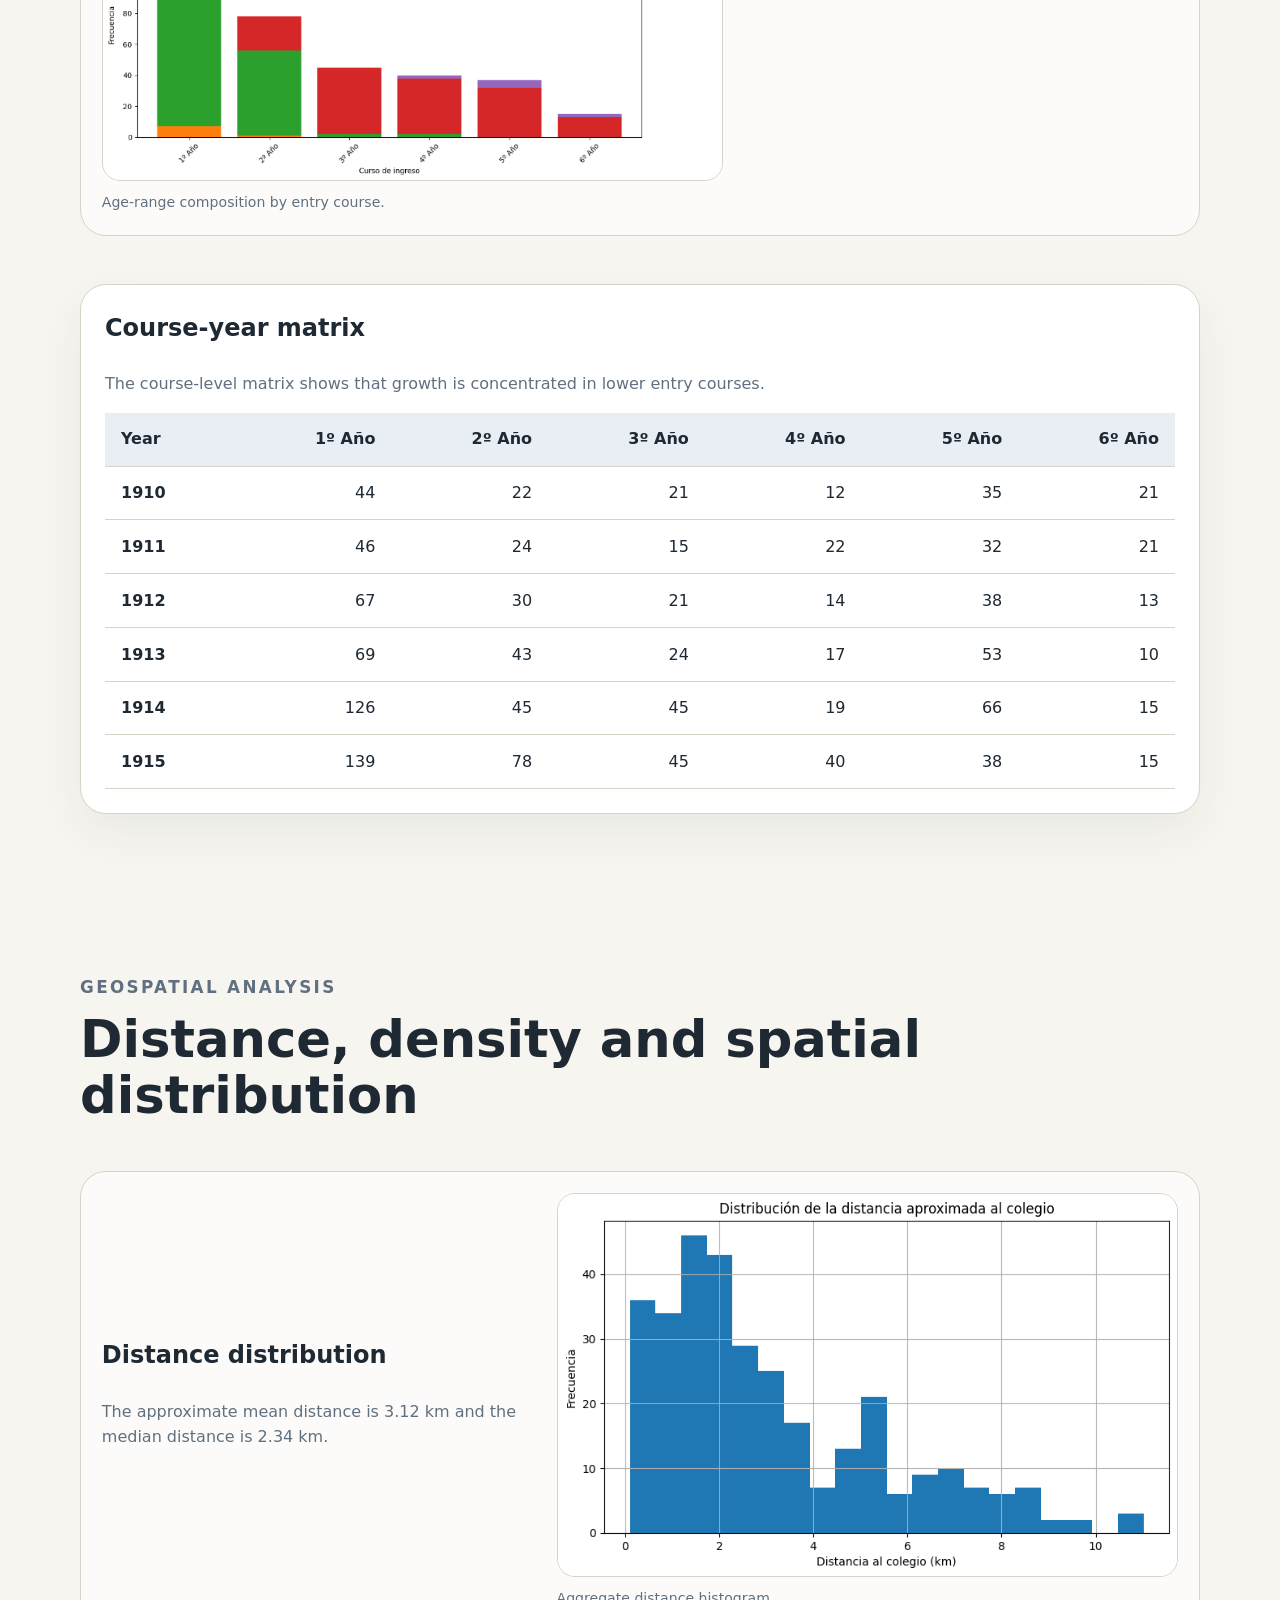
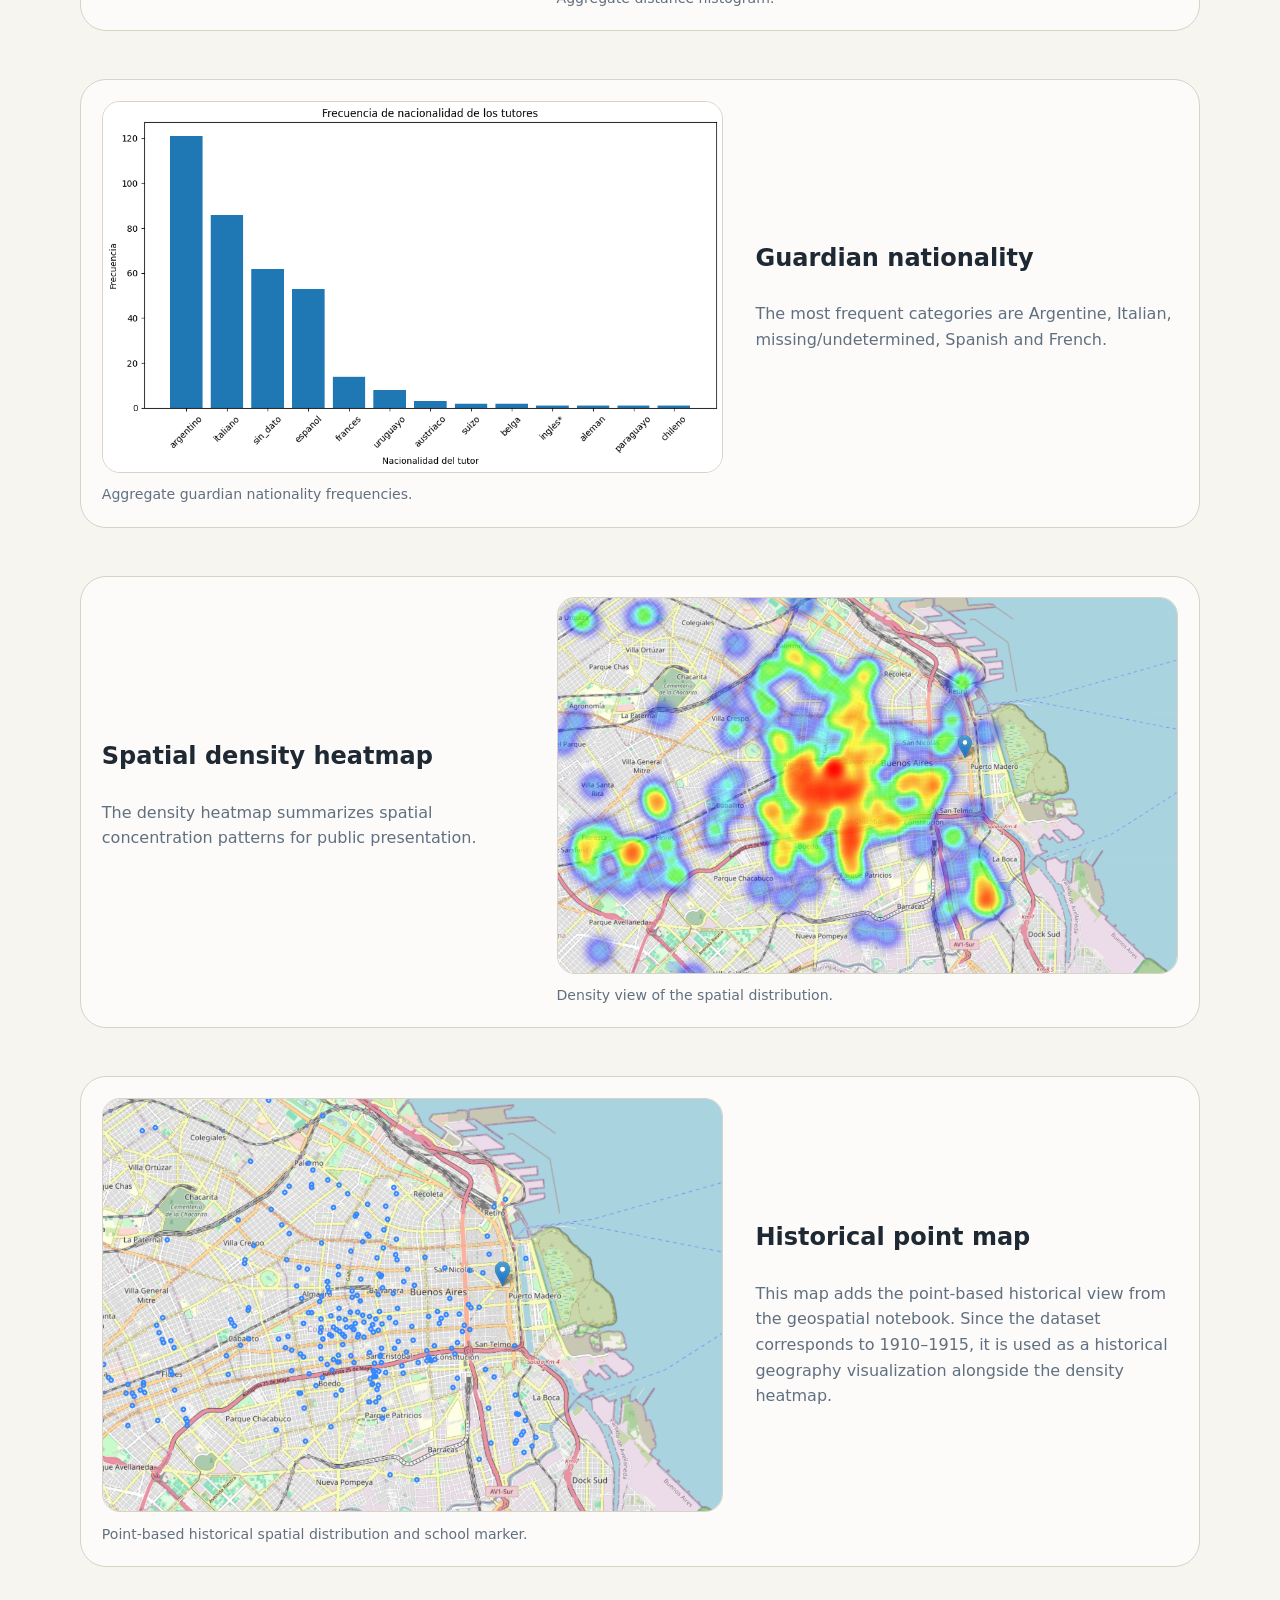
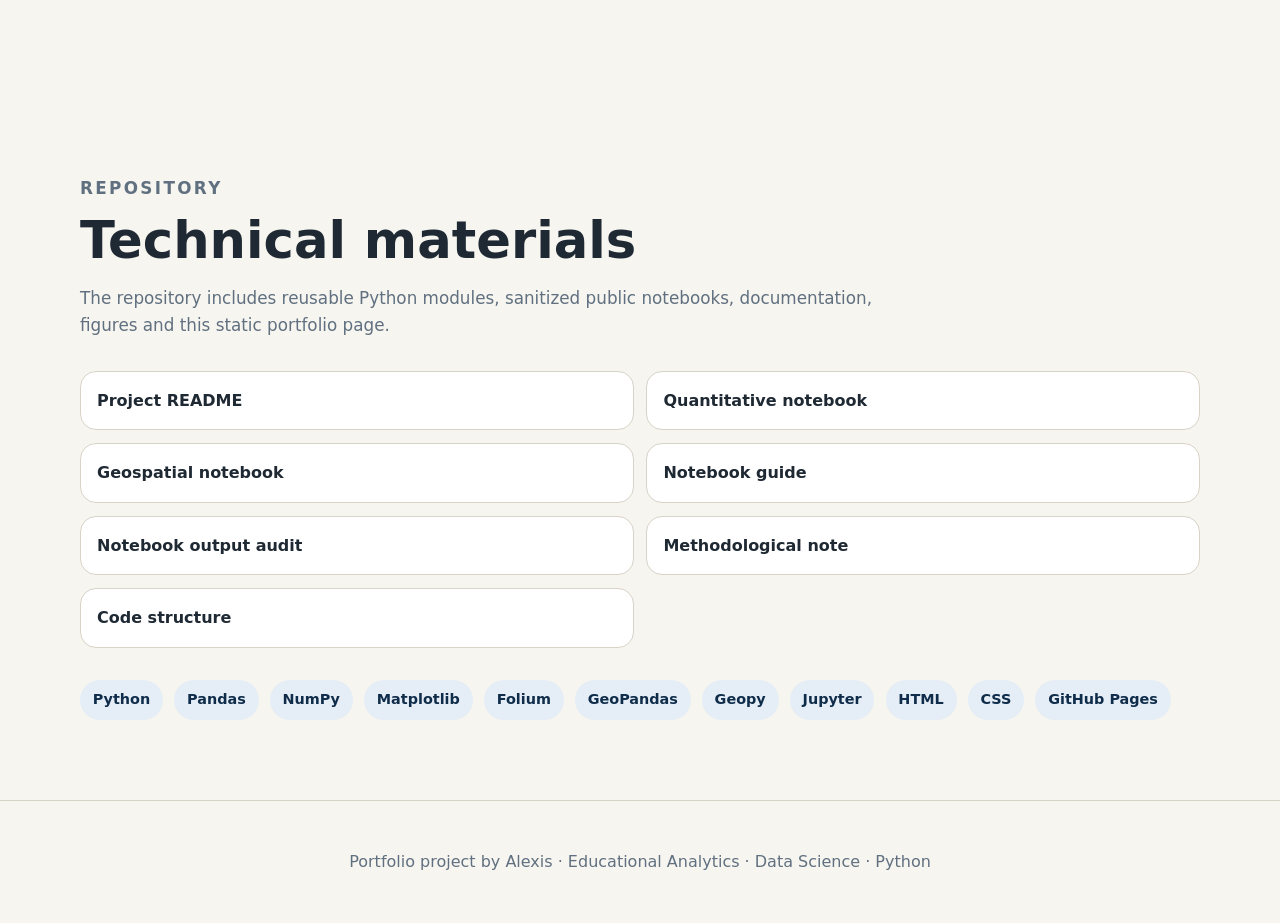
==== commit e6eea964: "Add sanitized public notebooks" ====
--- a/index.html
+++ b/index.html
@@ -52,7 +52,7 @@
       <article class="output reverse"><div class="output-text"><h3>Historical point map</h3><p>This map adds the point-based historical view from the geospatial notebook. Since the dataset corresponds to 1910–1915, it is used as a historical geography visualization alongside the density heatmap.</p></div><figure><img src="assets/screenshots/07_student_spatial_distribution_points.png" alt="Historical point map" /><figcaption>Point-based historical spatial distribution and school marker.</figcaption></figure></article>
     </section>
 
-    <section id="repository" class="section"><div class="section-header"><p class="eyebrow">Repository</p><h2>Technical materials</h2><p>The repository includes reusable Python modules, documentation, figures and this static portfolio page. Sanitized notebooks are planned as a future addition.</p></div><div class="links"><a href="README.md">Project README</a><a href="docs/notebook_output_audit.md">Notebook output audit</a><a href="docs/methodology.md">Methodological note</a><a href="docs/code_structure.md">Code structure</a></div><div class="tech-stack"><span>Python</span><span>Pandas</span><span>NumPy</span><span>Matplotlib</span><span>Folium</span><span>GeoPandas</span><span>Geopy</span><span>Jupyter</span><span>HTML</span><span>CSS</span><span>GitHub Pages</span></div></section>
+    <section id="repository" class="section"><div class="section-header"><p class="eyebrow">Repository</p><h2>Technical materials</h2><p>The repository includes reusable Python modules, sanitized public notebooks, documentation, figures and this static portfolio page.</p></div><div class="links"><a href="README.md">Project README</a><a href="notebooks/01_quantitative_enrollment_analysis_sanitized.ipynb">Quantitative notebook</a><a href="notebooks/02_geospatial_analysis_sanitized.ipynb">Geospatial notebook</a><a href="notebooks/README.md">Notebook guide</a><a href="docs/notebook_output_audit.md">Notebook output audit</a><a href="docs/methodology.md">Methodological note</a><a href="docs/code_structure.md">Code structure</a></div><div class="tech-stack"><span>Python</span><span>Pandas</span><span>NumPy</span><span>Matplotlib</span><span>Folium</span><span>GeoPandas</span><span>Geopy</span><span>Jupyter</span><span>HTML</span><span>CSS</span><span>GitHub Pages</span></div></section>
   </main>
   <footer><p>Portfolio project by Alexis · Educational Analytics · Data Science · Python</p></footer>
 </body>
